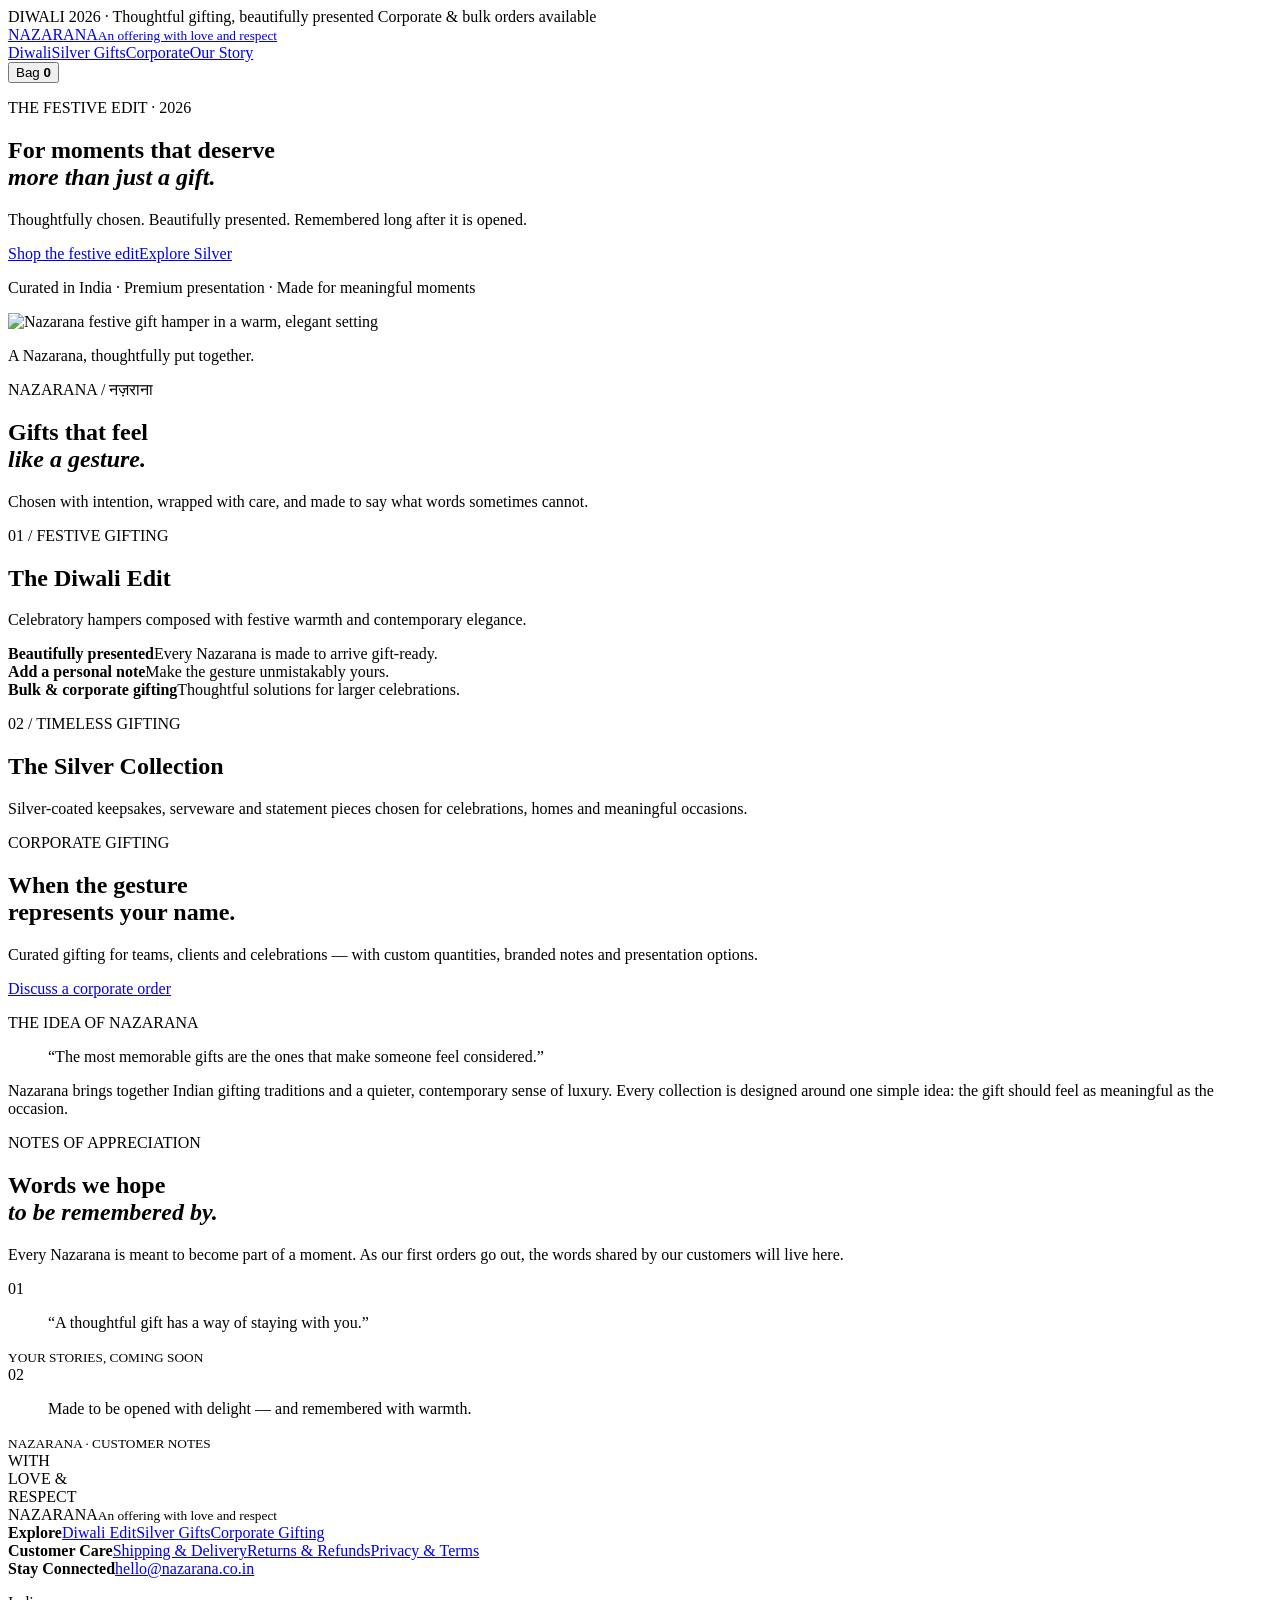
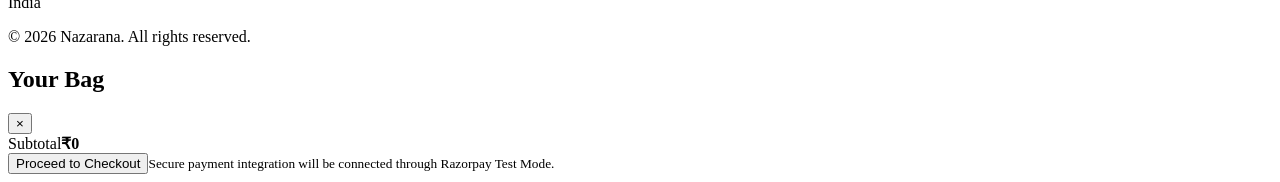
==== index.html @ a4458c34 "Add files via upload" ====
<!doctype html><html><head><meta charset='utf-8'><meta name='viewport' content='width=device-width,initial-scale=1'><title>Nazarana — An offering with love and respect</title><meta name='description' content='Nazarana — premium festive hampers, silver-coated gifts and thoughtful gifting.'><link rel='stylesheet' href='styles.css'></head><body>
<div class='announcement'>DIWALI 2026 · Thoughtful gifting, beautifully presented <span>Corporate & bulk orders available</span></div>
<header><a class='brand' href='#'>NAZARANA<small>An offering with love and respect</small></a><nav><a href='#diwali'>Diwali</a><a href='#silver'>Silver Gifts</a><a href='#corporate'>Corporate</a><a href='#story'>Our Story</a></nav><button class='bag' id='bagBtn'>Bag <b id='count'>0</b></button></header>
<main>
<section class='hero'><div class='hero-copy'><p class='eyebrow'>THE FESTIVE EDIT · 2026</p><h1>For moments that deserve<br><em>more than just a gift.</em></h1><p class='lead'>Thoughtfully chosen. Beautifully presented. Remembered long after it is opened.</p><div class='actions'><a class='primary' href='#diwali'>Shop the festive edit</a><a class='secondary' href='#silver'>Explore Silver</a></div><p class='micro'>Curated in India · Premium presentation · Made for meaningful moments</p></div><div class='hero-image'><div class='hero-frame'><img src='assets/nazarana-hero.png' alt='Nazarana festive gift hamper in a warm, elegant setting'></div><p class='image-caption'>A Nazarana, thoughtfully put together.</p></div></section>
<section class='intro'><p>NAZARANA / नज़राना</p><h2>Gifts that feel<br><em>like a gesture.</em></h2><span>Chosen with intention, wrapped with care, and made to say what words sometimes cannot.</span></section>
<section id='diwali' class='collection'><div class='section-head'><div><p class='eyebrow'>01 / FESTIVE GIFTING</p><h2>The Diwali Edit</h2></div><p>Celebratory hampers composed with festive warmth and contemporary elegance.</p></div><div class='grid' id='products'></div></section>
<section class='service-strip'><div><b>Beautifully presented</b><span>Every Nazarana is made to arrive gift-ready.</span></div><div><b>Add a personal note</b><span>Make the gesture unmistakably yours.</span></div><div><b>Bulk & corporate gifting</b><span>Thoughtful solutions for larger celebrations.</span></div></section>
<section class='silver-collection' id='silver'><div class='section-head'><div><p class='eyebrow'>02 / TIMELESS GIFTING</p><h2>The Silver Collection</h2></div><p>Silver-coated keepsakes, serveware and statement pieces chosen for celebrations, homes and meaningful occasions.</p></div><div class='silver-grid' id='silverProducts'></div></section>
<section class='corporate' id='corporate'><p class='eyebrow'>CORPORATE GIFTING</p><h2>When the gesture<br>represents your name.</h2><p>Curated gifting for teams, clients and celebrations — with custom quantities, branded notes and presentation options.</p><a class='primary' href='mailto:hello@nazarana.co.in?subject=Corporate%20Gifting%20Enquiry'>Discuss a corporate order</a></section>
<section class='story' id='story'><p class='eyebrow'>THE IDEA OF NAZARANA</p><blockquote>“The most memorable gifts are the ones that make someone feel considered.”</blockquote><p>Nazarana brings together Indian gifting traditions and a quieter, contemporary sense of luxury. Every collection is designed around one simple idea: the gift should feel as meaningful as the occasion.</p></section>
<section class='testimonials' id='testimonials'>
  <div class='testimonial-title'><p class='eyebrow'>NOTES OF APPRECIATION</p><h2>Words we hope<br><em>to be remembered by.</em></h2><p>Every Nazarana is meant to become part of a moment. As our first orders go out, the words shared by our customers will live here.</p></div>
  <div class='testimonial-notes'>
    <article class='note-card note-one'><span>01</span><blockquote>“A thoughtful gift has a way of staying with you.”</blockquote><small>YOUR STORIES, COMING SOON</small></article>
    <article class='note-card note-two'><span>02</span><blockquote>Made to be opened with delight — and remembered with warmth.</blockquote><small>NAZARANA · CUSTOMER NOTES</small></article>
    <div class='note-seal'>WITH<br>LOVE &<br>RESPECT</div>
  </div>
</section>

</main>
<footer><div class='brand footer-brand'>NAZARANA<small>An offering with love and respect</small></div><div><b>Explore</b><a href='#diwali'>Diwali Edit</a><a href='#silver'>Silver Gifts</a><a href='#corporate'>Corporate Gifting</a></div><div><b>Customer Care</b><a href='#'>Shipping & Delivery</a><a href='#'>Returns & Refunds</a><a href='#'>Privacy & Terms</a></div><div><b>Stay Connected</b><a href='mailto:hello@nazarana.co.in'>hello@nazarana.co.in</a><p>India</p></div><div class='copyright'>© 2026 Nazarana. All rights reserved.</div></footer>
<div class='drawer' id='drawer'><div class='drawer-head'><h2>Your Bag</h2><button id='close'>×</button></div><div id='cart'></div><div class='drawer-foot'><div><span>Subtotal</span><strong id='total'>₹0</strong></div><button class='primary checkout' id='checkout'>Proceed to Checkout</button><small>Secure payment integration will be connected through Razorpay Test Mode.</small></div></div><div class='overlay' id='overlay'></div>
<script src='app.js'></script></body></html>
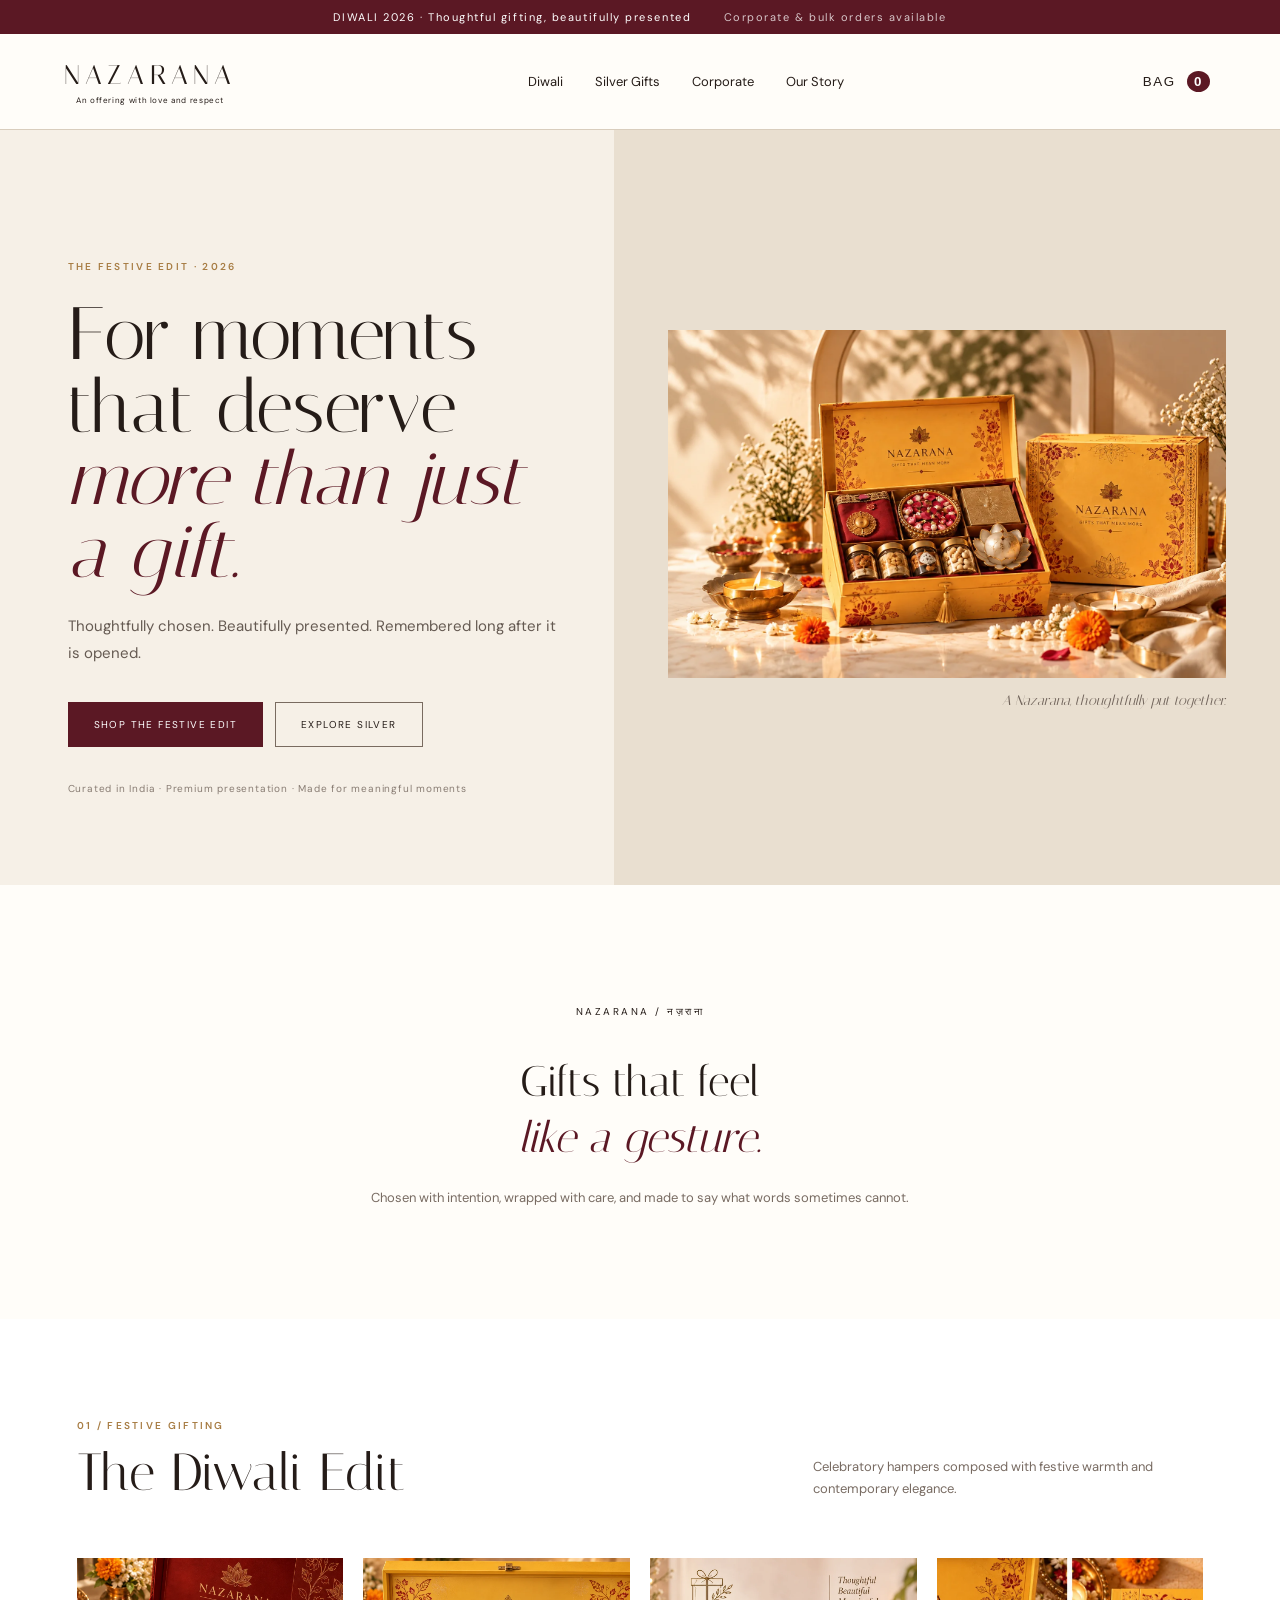
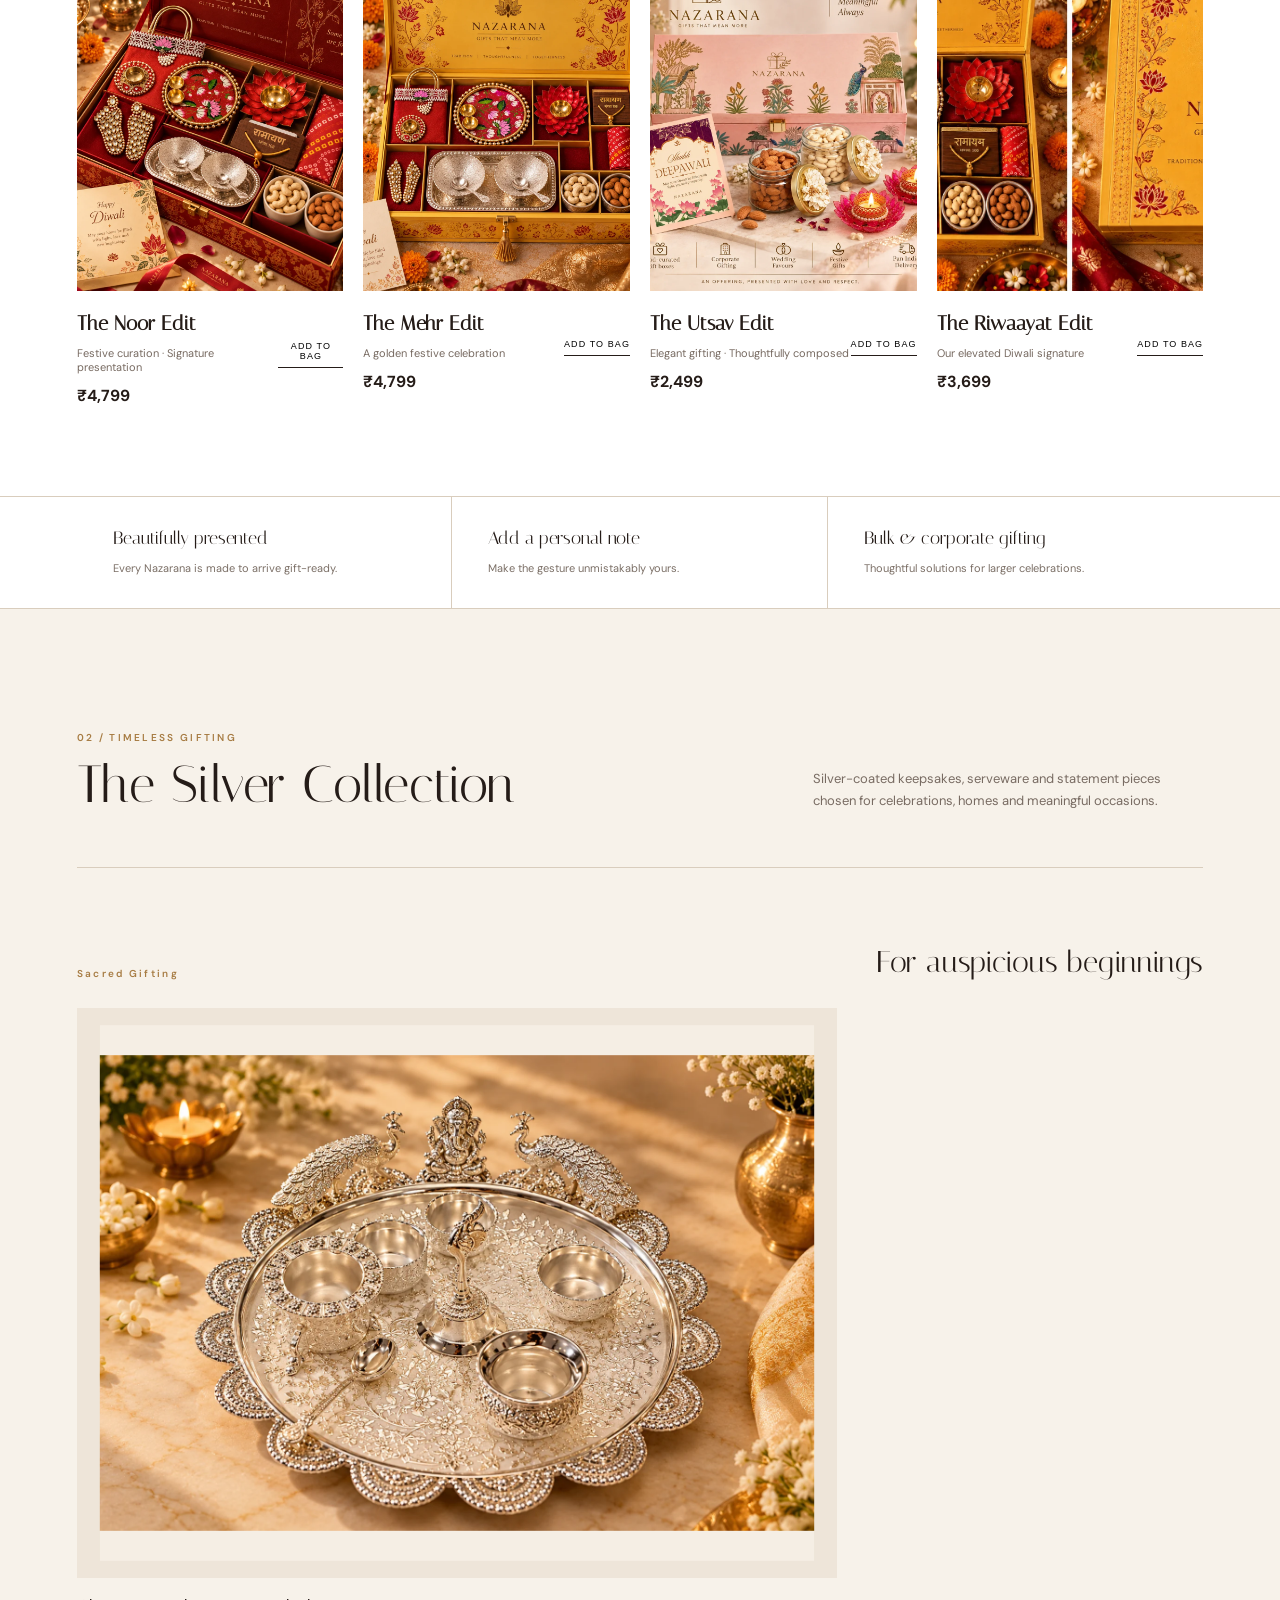
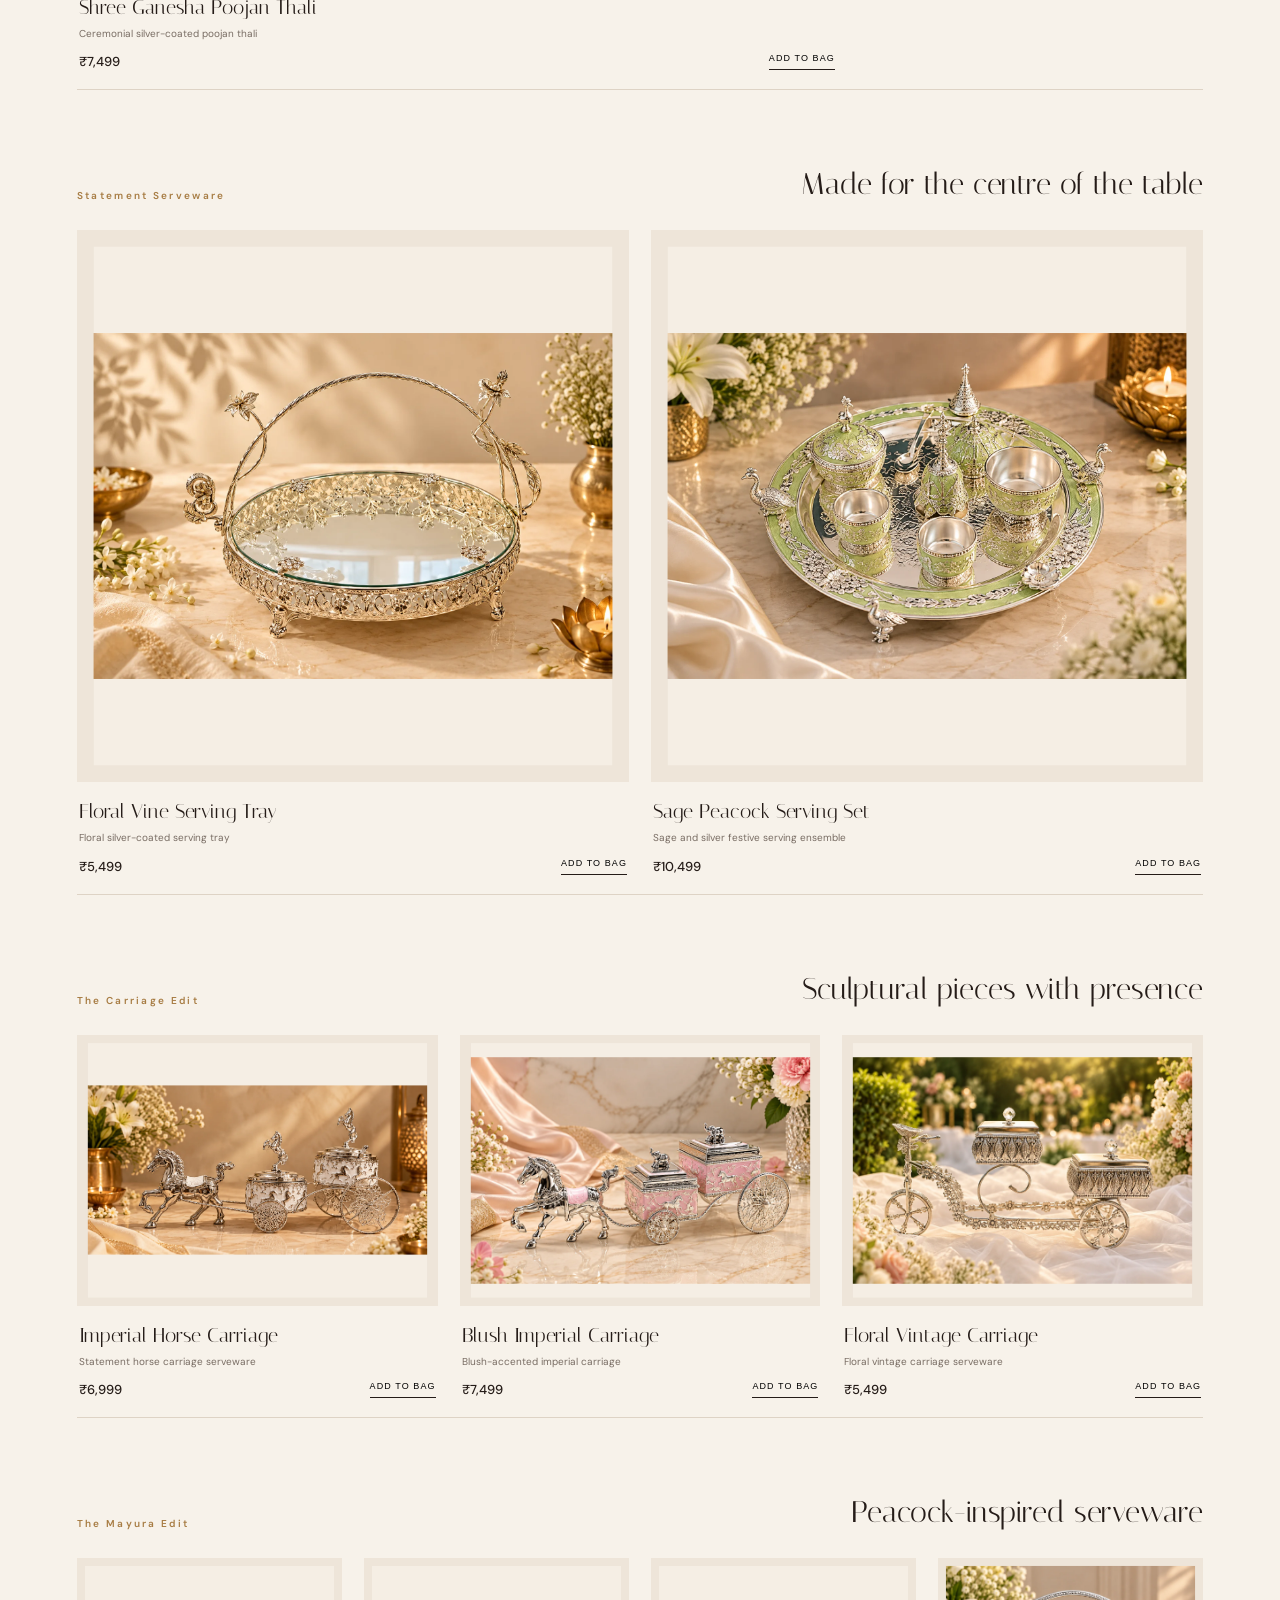
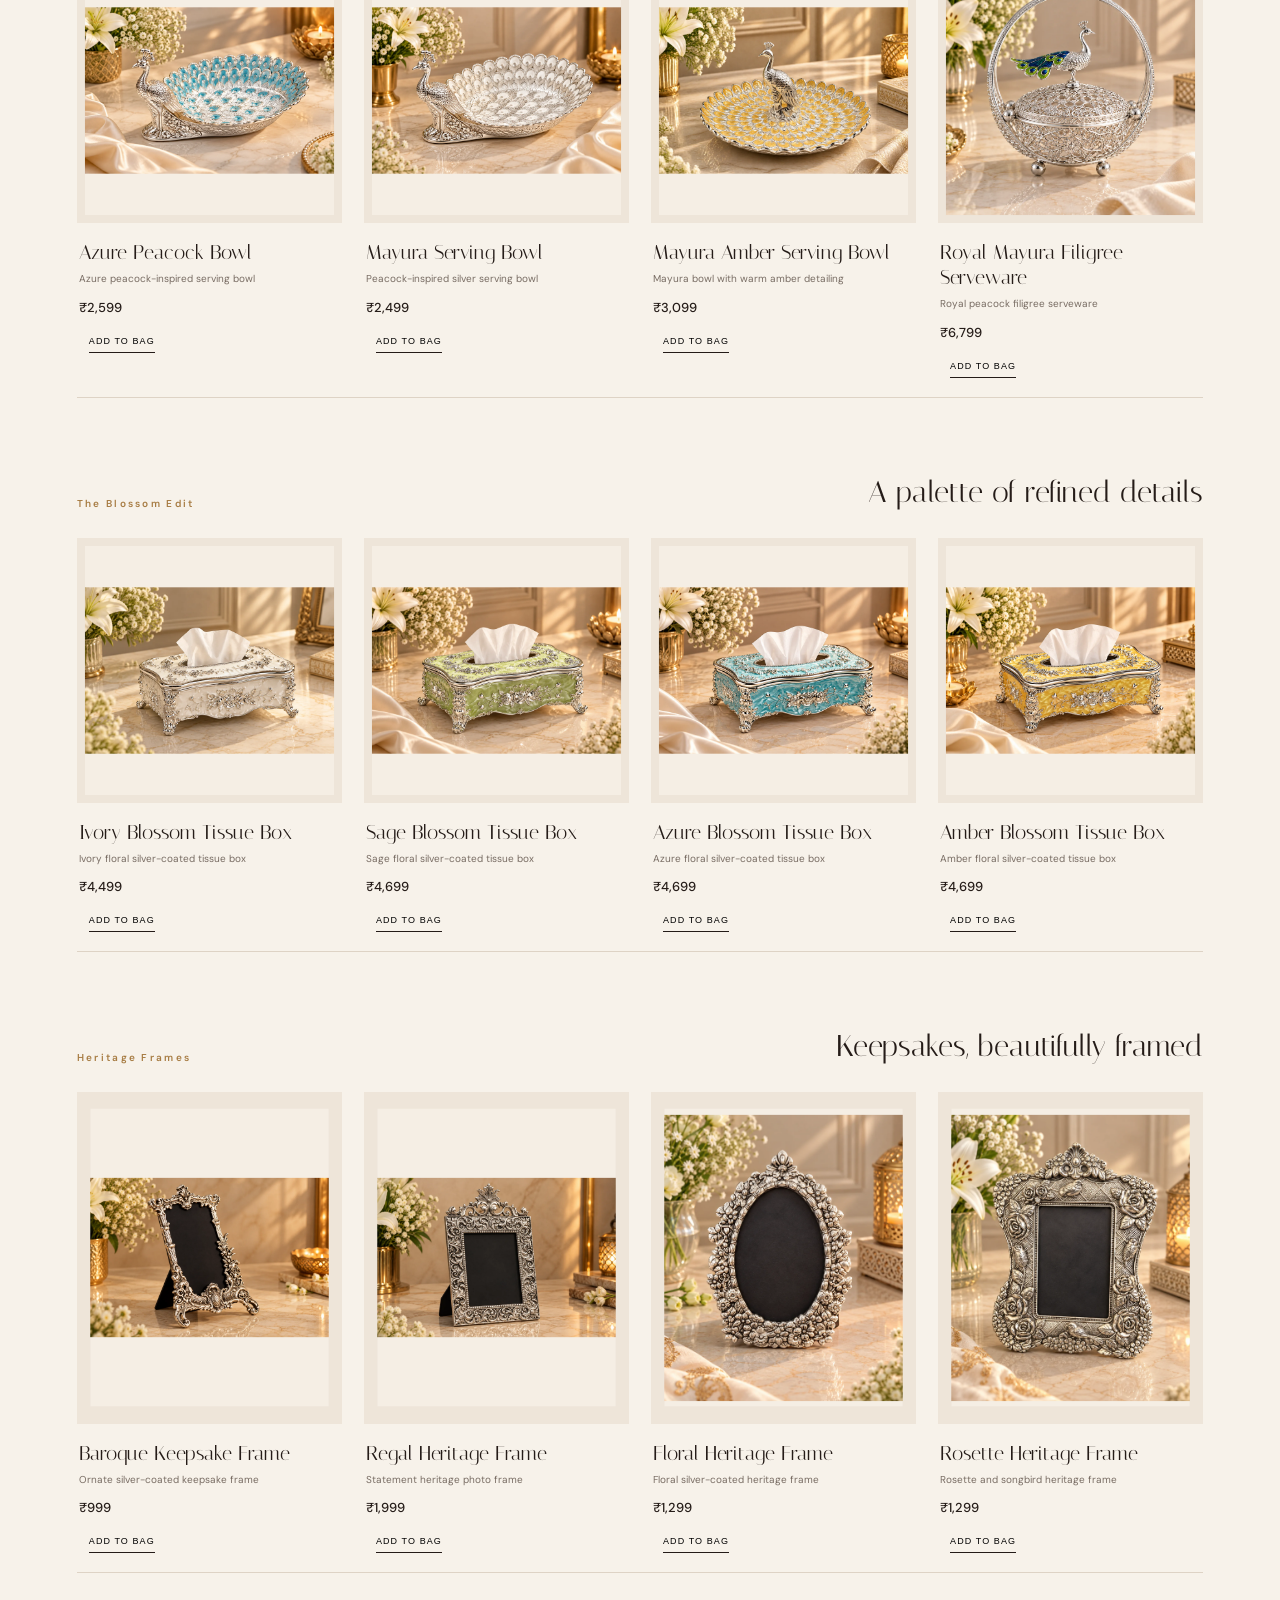
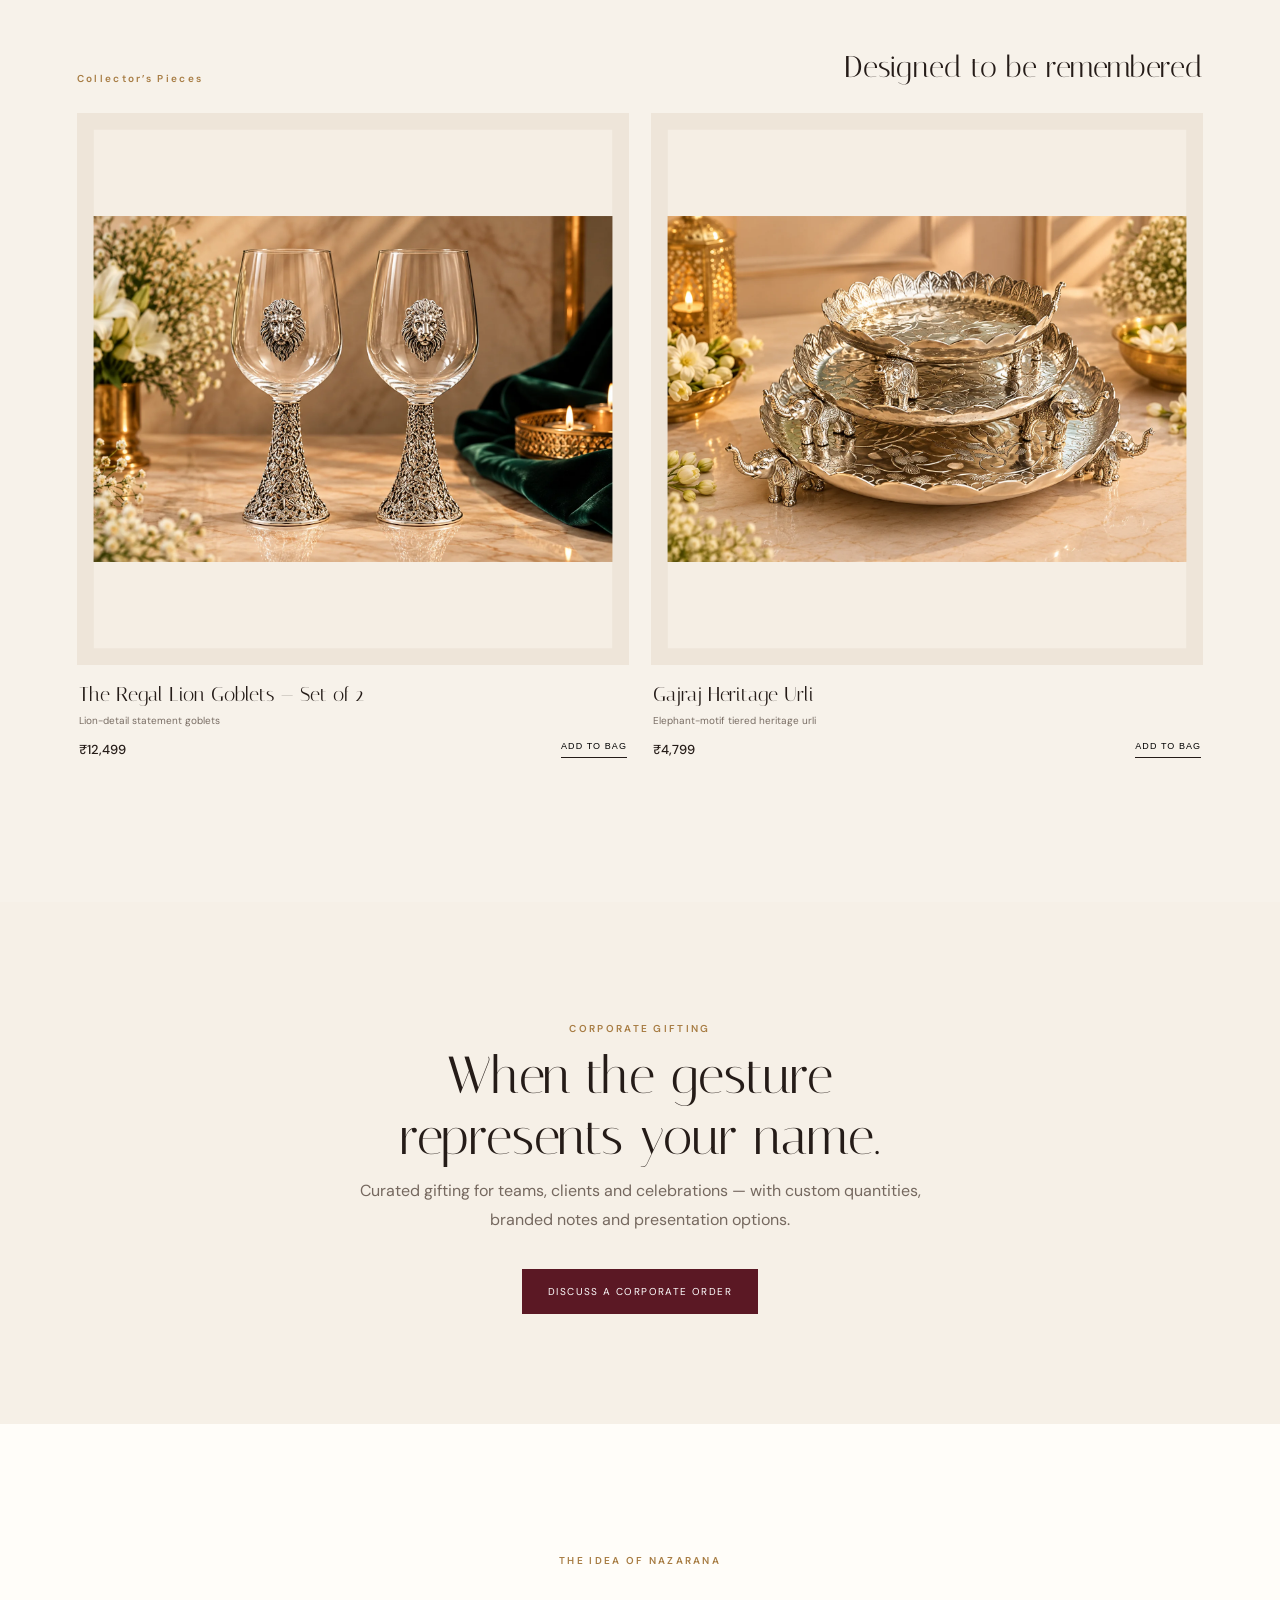
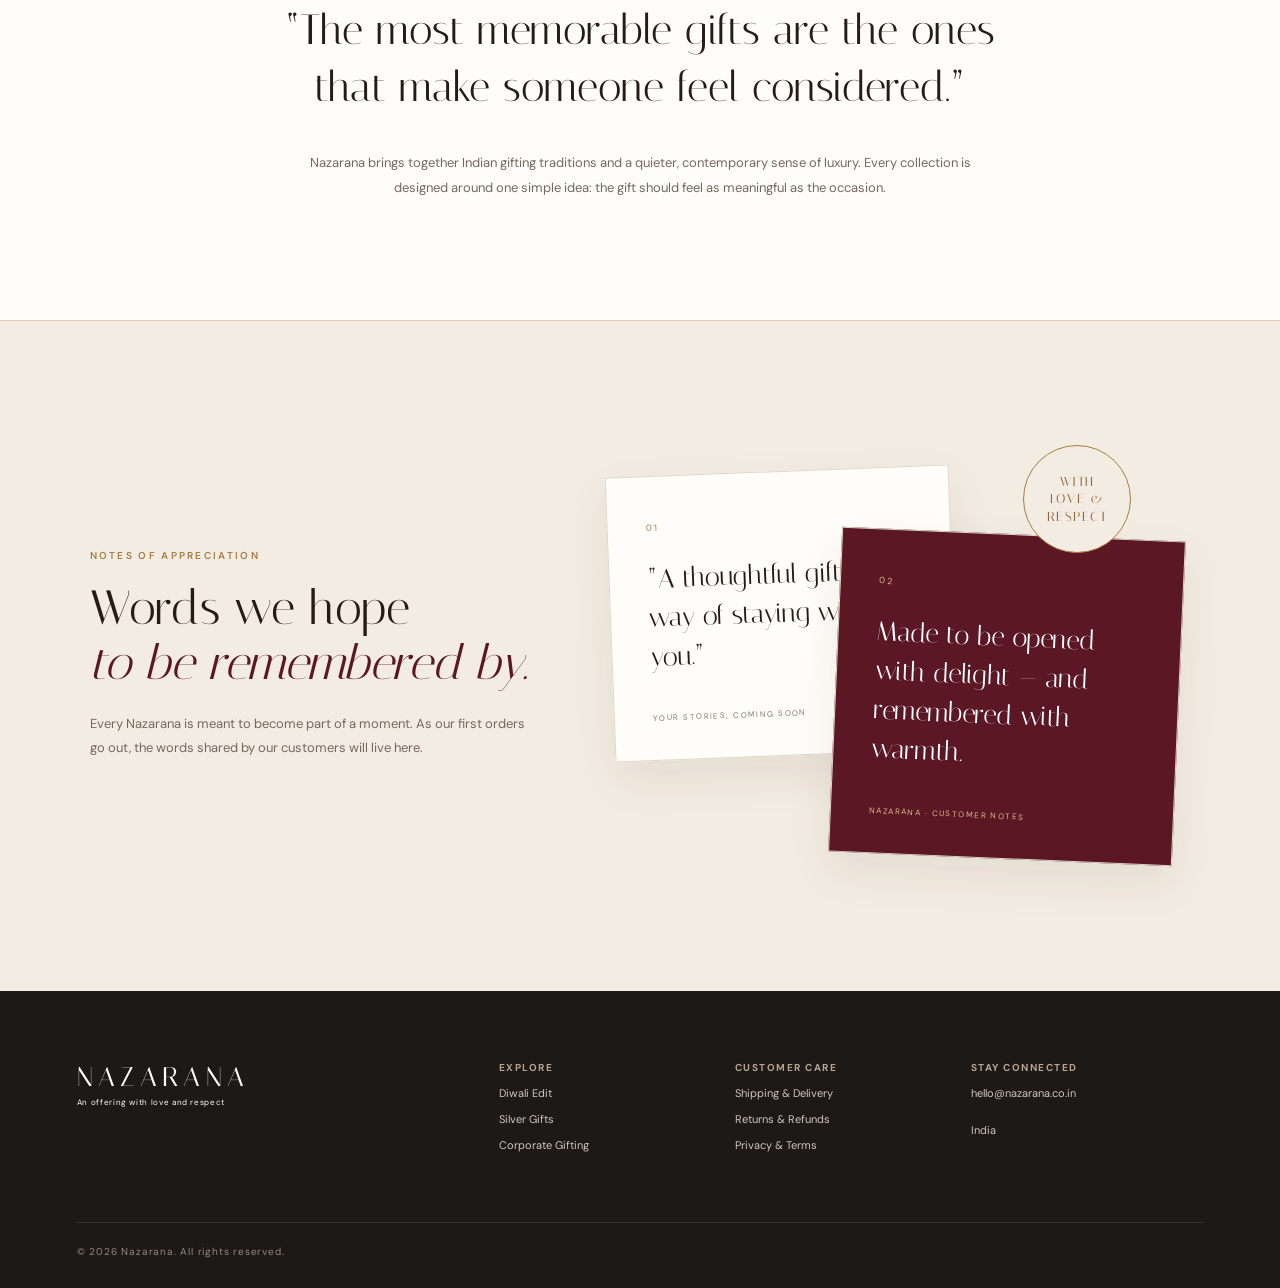
==== commit e510d73c: "Add files via upload" ====
--- a/index.html
+++ b/index.html
@@ -2,7 +2,7 @@
 <div class='announcement'>DIWALI 2026 · Thoughtful gifting, beautifully presented <span>Corporate & bulk orders available</span></div>
 <header><a class='brand' href='#'>NAZARANA<small>An offering with love and respect</small></a><nav><a href='#diwali'>Diwali</a><a href='#silver'>Silver Gifts</a><a href='#corporate'>Corporate</a><a href='#story'>Our Story</a></nav><button class='bag' id='bagBtn'>Bag <b id='count'>0</b></button></header>
 <main>
-<section class='hero'><div class='hero-copy'><p class='eyebrow'>THE FESTIVE EDIT · 2026</p><h1>For moments that deserve<br><em>more than just a gift.</em></h1><p class='lead'>Thoughtfully chosen. Beautifully presented. Remembered long after it is opened.</p><div class='actions'><a class='primary' href='#diwali'>Shop the festive edit</a><a class='secondary' href='#silver'>Explore Silver</a></div><p class='micro'>Curated in India · Premium presentation · Made for meaningful moments</p></div><div class='hero-image'><div class='hero-frame'><img src='assets/nazarana-hero.png' alt='Nazarana festive gift hamper in a warm, elegant setting'></div><p class='image-caption'>A Nazarana, thoughtfully put together.</p></div></section>
+<section class='hero'><div class='hero-copy'><p class='eyebrow'>THE FESTIVE EDIT · 2026</p><h1>For moments that deserve<br><em>more than just a gift.</em></h1><p class='lead'>Thoughtfully chosen. Beautifully presented. Remembered long after it is opened.</p><div class='actions'><a class='primary' href='#diwali'>Shop the festive edit</a><a class='secondary' href='#silver'>Explore Silver</a></div><p class='micro'>Curated in India · Premium presentation · Made for meaningful moments</p></div><div class='hero-image'><div class='hero-frame'><img src='assets/nazarana-hero.webp' alt='Nazarana festive gift hamper in a warm, elegant setting'></div><p class='image-caption'>A Nazarana, thoughtfully put together.</p></div></section>
 <section class='intro'><p>NAZARANA / नज़राना</p><h2>Gifts that feel<br><em>like a gesture.</em></h2><span>Chosen with intention, wrapped with care, and made to say what words sometimes cannot.</span></section>
 <section id='diwali' class='collection'><div class='section-head'><div><p class='eyebrow'>01 / FESTIVE GIFTING</p><h2>The Diwali Edit</h2></div><p>Celebratory hampers composed with festive warmth and contemporary elegance.</p></div><div class='grid' id='products'></div></section>
 <section class='service-strip'><div><b>Beautifully presented</b><span>Every Nazarana is made to arrive gift-ready.</span></div><div><b>Add a personal note</b><span>Make the gesture unmistakably yours.</span></div><div><b>Bulk & corporate gifting</b><span>Thoughtful solutions for larger celebrations.</span></div></section>
--- a/styles.css
+++ b/styles.css
@@ -0,0 +1,36 @@
+@import url('https://fonts.googleapis.com/css2?family=DM+Sans:wght@300;400;500;600&family=Italiana&display=swap');
+:root{--ink:#251c18;--cream:#f6f0e7;--paper:#fffdf9;--wine:#5b1824;--gold:#a77c43;--line:#d9cdbd}*{box-sizing:border-box}html{scroll-behavior:smooth}body{margin:0;background:var(--paper);color:var(--ink);font-family:'DM Sans',sans-serif}.announcement{background:var(--wine);color:#fff;text-align:center;padding:10px 4%;font-size:11px;letter-spacing:.14em}.announcement span{margin-left:28px;opacity:.75}header{height:96px;display:flex;align-items:center;justify-content:space-between;padding:0 5%;border-bottom:1px solid var(--line);position:sticky;top:0;background:rgba(255,253,249,.94);backdrop-filter:blur(14px);z-index:20}.brand{font-family:'Italiana',serif;font-size:27px;letter-spacing:.19em;text-decoration:none;color:var(--ink);text-align:center}.brand small{font-family:'DM Sans';font-size:8px;display:block;letter-spacing:.08em;margin-top:4px}nav{display:flex;gap:32px}nav a,footer a{color:inherit;text-decoration:none;font-size:13px}.bag{border:0;background:none;text-transform:uppercase;letter-spacing:.12em}.bag b{background:var(--wine);color:#fff;border-radius:50%;padding:3px 7px;margin-left:6px}.hero{min-height:720px;display:grid;grid-template-columns:48% 52%;background:var(--cream)}.hero-copy{padding:120px 8% 80px 11%;align-self:center}.eyebrow{font-size:10px;letter-spacing:.23em;font-weight:600;color:var(--gold)}h1,h2,blockquote{font-family:'Italiana',serif;font-weight:400}h1{font-size:74px;line-height:.98;margin:25px 0}em{color:var(--wine);font-style:italic}.lead{max-width:540px;line-height:1.8;font-size:15px;color:#655a52}.actions{display:flex;gap:12px;margin:35px 0}.primary,.secondary{display:inline-block;padding:15px 25px;text-transform:uppercase;letter-spacing:.14em;font-size:10px;text-decoration:none;cursor:pointer}.primary{background:var(--wine);color:#fff;border:1px solid var(--wine)}.secondary{background:transparent;color:var(--ink);border:1px solid #796b60}.micro{font-size:10px;letter-spacing:.08em;color:#887c73}.hero-image{position:relative;overflow:hidden;padding:42px;background:#e8dfd2;display:flex;align-items:center;justify-content:center}.hero-frame{width:100%;background:#f7f1e8;box-shadow:0 22px 60px #3c2b1f1f}.hero-image img{display:block;width:100%;height:auto;object-fit:contain}.stamp{position:absolute;right:30px;bottom:30px;width:112px;height:112px;border-radius:50%;background:rgba(255,253,249,.9);display:grid;place-items:center;text-align:center;font-size:9px;line-height:1.7;letter-spacing:.17em}.intro{text-align:center;padding:110px 10%}.intro>p{font-size:10px;letter-spacing:.25em}.intro h2{font-size:43px;line-height:1.3;margin-bottom:20px}.intro span{display:block;max-width:650px;margin:auto;color:#786b62;font-size:13px;line-height:1.8}.collection{padding:90px 6%;background:#fff}.section-head{display:flex;justify-content:space-between;align-items:end;margin-bottom:45px}.section-head h2,.feature h2,.corporate h2{font-size:52px;margin:10px 0}.section-head>p{max-width:390px;color:#786b62;font-size:13px;line-height:1.7}.grid{display:grid;grid-template-columns:repeat(4,1fr);gap:20px}.card img{width:100%;aspect-ratio:4/5;object-fit:cover;background:var(--cream)}.card h3{font-family:'Italiana';font-size:20px;margin:15px 0 4px}.card p{font-size:11px;color:#776a61}.card-row{display:flex;justify-content:space-between;align-items:center}.add{border:0;border-bottom:1px solid var(--ink);background:none;padding:6px 0;font-size:9px;letter-spacing:.12em;text-transform:uppercase}.feature{display:grid;grid-template-columns:1fr 1fr;min-height:630px;background:#25221f;color:#f7f0e6}.feature>div:first-child{padding:110px 12%;align-self:center}.feature p:not(.eyebrow){line-height:1.8;color:#c9beb4;max-width:500px}.feature .secondary{color:#fff;border-color:#81766e;margin-top:20px}.silver-art{margin:45px;background:radial-gradient(circle at 40% 35%,#d8d4ca 0,#89857e 28%,#45423e 50%,#171614 72%);display:grid;place-items:center}.silver-art span{border:1px solid rgba(255,255,255,.55);border-radius:50%;width:190px;height:190px;display:grid;place-items:center;text-align:center;letter-spacing:.3em;font-family:'Italiana';font-size:19px}.categories{display:grid;grid-template-columns:repeat(3,1fr);padding:70px 6%;gap:0}.categories article{padding:40px;border-right:1px solid var(--line)}.categories article:last-child{border:0}.categories span{font-size:10px;color:var(--gold)}.categories h3{font-family:'Italiana';font-size:27px}.categories p{font-size:12px;color:#776a61}.corporate{text-align:center;background:var(--cream);padding:110px 10%}.corporate p:not(.eyebrow){max-width:580px;margin:0 auto 35px;line-height:1.8;color:#75685f}.story{padding:120px 20%;text-align:center}.story blockquote{font-size:42px;line-height:1.35;margin:35px 0}.story>p:last-child{max-width:680px;margin:auto;color:#75685f;line-height:1.9;font-size:13px}footer{background:#1d1917;color:#eee5dc;padding:70px 6% 30px;display:grid;grid-template-columns:2fr 1fr 1fr 1.25fr;gap:50px;position:relative}.footer-brand{color:#fff;text-align:left;align-self:start}footer div:not(:first-child){display:flex;flex-direction:column;gap:12px}footer b{font-size:10px;letter-spacing:.15em;text-transform:uppercase;color:#b9a58f}footer a,footer p{font-size:11px;color:#d1c7be}.drawer{position:fixed;right:-460px;top:0;width:440px;height:100vh;background:#fff;z-index:40;padding:28px;transition:.35s;display:flex;flex-direction:column}.drawer.open{right:0}.overlay{position:fixed;inset:0;background:#0008;z-index:30;display:none}.overlay.open{display:block}.drawer-head{display:flex;justify-content:space-between;border-bottom:1px solid var(--line)}.drawer-head h2{font-size:30px}.drawer-head button{border:0;background:none;font-size:30px}.cart-item{display:flex;gap:14px;padding:18px 0;border-bottom:1px solid var(--line)}.cart-item img{width:70px;height:80px;object-fit:cover}.cart-item h4{margin:4px 0;font-family:'Italiana';font-size:16px}.cart-item p{margin:0;font-size:11px}.drawer-foot{margin-top:auto;border-top:1px solid var(--line);padding-top:20px}.drawer-foot>div{display:flex;justify-content:space-between;margin-bottom:18px}.checkout{width:100%}.drawer-foot small{display:block;text-align:center;margin-top:12px;color:#8b8179}
+@media(max-width:850px){.announcement span,nav{display:none}header{height:76px}.hero{grid-template-columns:1fr}.hero-copy{padding:75px 7%}.hero-image{height:520px}h1{font-size:52px}.intro{padding:75px 7%}.intro h2{font-size:31px}.section-head{display:block}.grid{grid-template-columns:1fr 1fr}.feature{grid-template-columns:1fr}.silver-art{height:450px}.categories{grid-template-columns:1fr}.categories article{border-right:0;border-bottom:1px solid var(--line)}.story{padding:80px 8%}.story blockquote{font-size:31px}footer{grid-template-columns:1fr 1fr}.drawer{width:92%;right:-100%}}@media(max-width:520px){.grid{grid-template-columns:1fr}.hero-image{height:430px}.actions{flex-direction:column;align-items:flex-start}footer{grid-template-columns:1fr}}
+.contact-note{line-height:1.6;margin:0}.email-pill{border:1px solid #7d6d60;padding:11px 14px;width:max-content;margin-top:4px;transition:.2s}.email-pill:hover{background:#eee5dc;color:#1d1917}.email-address{opacity:.55;margin:0}.copyright{grid-column:1/-1;border-top:1px solid #3a322e;padding-top:22px;margin-top:20px;font-size:10px;letter-spacing:.08em;color:#958980}
+@media(max-width:850px){.hero-image{padding:24px}.hero-frame{width:100%}}
+/* V2 refinements */
+.hero-image{flex-direction:column;gap:14px;padding:58px 54px 34px;background:#e9dfd0}
+.hero-frame{position:relative;width:min(100%,720px);aspect-ratio:1/1;overflow:hidden;background:#e8dece;box-shadow:none}
+.hero-image img{width:100%;height:100%;object-fit:cover;object-position:center 28%;transform:scale(1.01)}
+.image-caption{align-self:flex-end;margin:0;font-family:'Italiana',serif;font-size:14px;color:#6f6259;font-style:italic}
+.service-strip{display:grid;grid-template-columns:repeat(3,1fr);border-top:1px solid var(--line);border-bottom:1px solid var(--line);background:#fff;padding:0 6%}.service-strip>div{padding:30px 36px;border-right:1px solid var(--line)}.service-strip>div:last-child{border-right:0}.service-strip b{display:block;font-family:'Italiana';font-size:18px;font-weight:400;margin-bottom:7px}.service-strip span{font-size:11px;color:#7b6f66;line-height:1.6}
+.contact{text-align:center;padding:105px 8%;background:#f8f4ed;border-top:1px solid var(--line)}.contact h2{font-size:48px;margin:14px 0}.contact>p:not(.eyebrow){max-width:610px;margin:0 auto;color:#75685f;line-height:1.8;font-size:13px}.contact-actions{margin-top:30px;display:flex;align-items:center;justify-content:center;gap:22px}.contact-actions span{font-size:11px;color:#75685f;letter-spacing:.04em}
+@media(max-width:850px){.hero-image{height:auto;padding:28px}.hero-frame{aspect-ratio:1/1}.service-strip{grid-template-columns:1fr;padding:0 7%}.service-strip>div{border-right:0;border-bottom:1px solid var(--line);padding:24px 0}.service-strip>div:last-child{border-bottom:0}.contact h2{font-size:34px}.contact-actions{flex-direction:column;gap:14px}}
+
+/* V2.2 — customer notes */
+.testimonials{display:grid;grid-template-columns:.85fr 1.15fr;gap:70px;padding:115px 7%;background:#f3ece2;border-top:1px solid var(--line);overflow:hidden}.testimonial-title{align-self:center}.testimonial-title h2{font-size:48px;line-height:1.15;margin:18px 0 22px}.testimonial-title>p:last-child{max-width:460px;font-size:13px;line-height:1.85;color:#75685f}.testimonial-notes{position:relative;min-height:440px}.note-card{position:absolute;width:58%;background:#fffdf9;padding:38px 38px 34px;box-shadow:0 18px 45px rgba(52,39,29,.08);border:1px solid #e1d6c8}.note-card span{font-size:9px;letter-spacing:.2em;color:var(--gold)}.note-card blockquote{font-size:27px;line-height:1.45;margin:24px 0 28px}.note-card small{font-size:8px;letter-spacing:.18em;color:#88796e}.note-one{left:2%;top:8%;transform:rotate(-2.2deg)}.note-two{right:2%;bottom:4%;transform:rotate(2.5deg);background:#5b1824;color:#fff}.note-two small,.note-two span{color:#d9b98c}.note-seal{position:absolute;right:10%;top:2%;width:108px;height:108px;border:1px solid #a77c43;border-radius:50%;display:grid;place-items:center;text-align:center;font-family:'Italiana';font-size:13px;line-height:1.35;letter-spacing:.12em;color:#8d6538;background:#f3ece2;z-index:3}
+@media(max-width:850px){.testimonials{grid-template-columns:1fr;padding:80px 7%;gap:35px}.testimonial-title h2{font-size:36px}.testimonial-notes{min-height:500px}.note-card{width:75%}.note-one{left:0}.note-two{right:0}.note-seal{right:2%}}
+@media(max-width:520px){.testimonial-notes{min-height:560px}.note-card{width:88%;padding:30px}.note-card blockquote{font-size:23px}.note-seal{width:88px;height:88px;font-size:11px}}
+
+/* V2.3 hero image */
+.hero-frame{aspect-ratio:16/10;width:min(100%,820px)}
+.hero-image img{object-fit:cover;object-position:center center;transform:none}
+@media(max-width:850px){.hero-frame{aspect-ratio:16/11}}
+
+.silver-collection{padding:100px 6%;background:#f4eee5}.silver-grid{display:grid;grid-template-columns:repeat(4,1fr);gap:34px 20px}.silver-card img{background:#eee6da}.silver-card .card-row{align-items:flex-end}.silver-card h3{min-height:48px}.silver-card strong{font-size:13px}.silver-card .add{white-space:nowrap;margin-left:10px}@media(max-width:1050px){.silver-grid{grid-template-columns:repeat(3,1fr)}}@media(max-width:850px){.silver-collection{padding:75px 7%}.silver-grid{grid-template-columns:1fr 1fr}}@media(max-width:520px){.silver-grid{grid-template-columns:1fr}.silver-card h3{min-height:auto}}
+
+/* V3.1: Silver catalogue imagery must show each product completely. */
+.silver-card img{object-fit:contain !important;object-position:center center !important;transform:none !important;padding:0;background:#f5eee4}
+
+/* V4 — editorial Silver Collection */
+.silver-collection{padding:112px 6% 125px;background:#f7f2ea}.silver-collection>.section-head{padding-bottom:42px;border-bottom:1px solid #d9cdbd;margin-bottom:0}.silver-grid{display:block}.silver-group{padding:76px 0 18px;border-bottom:1px solid #ded3c5}.silver-group:last-child{border-bottom:0}.silver-group-head{display:flex;align-items:flex-end;justify-content:space-between;margin-bottom:28px}.silver-group-head .eyebrow{margin:0}.silver-group-head h3{font-family:'Italiana',serif;font-size:30px;font-weight:400;margin:0;text-align:right}.silver-row{display:grid;gap:22px}.silver-group.single .silver-row{grid-template-columns:minmax(0,1.05fr);max-width:760px}.silver-group.pair .silver-row{grid-template-columns:repeat(2,minmax(0,1fr))}.silver-group.wide .silver-row{grid-template-columns:repeat(3,minmax(0,1fr))}.silver-group.four .silver-row{grid-template-columns:repeat(4,minmax(0,1fr))}.silver-card{min-width:0}.silver-media{background:#eee5d9;overflow:hidden;aspect-ratio:1/1;display:flex;align-items:center;justify-content:center}.silver-group.wide .silver-media{aspect-ratio:4/3}.silver-group.portrait .silver-media{aspect-ratio:4/5}.silver-group.single .silver-media{aspect-ratio:4/3}.silver-media img{width:100%;height:100%;display:block;object-fit:contain!important;object-position:center!important;transform:scale(.94)!important;transition:transform .55s ease;background:#f5eee4;padding:0!important}.silver-card:hover .silver-media img{transform:scale(.985)!important}.silver-info{display:flex;justify-content:space-between;gap:18px;align-items:flex-end;padding:17px 2px 0}.silver-info h3{font-family:'Italiana',serif;font-size:20px;line-height:1.25;font-weight:400;margin:0 0 6px;min-height:0}.silver-info p{font-size:10px;line-height:1.55;color:#786c63;margin:0 0 9px}.silver-info strong{font-size:13px;font-weight:500}.silver-info .add{flex:0 0 auto;margin-bottom:1px}.silver-group.four .silver-info{display:block}.silver-group.four .silver-info .add{margin-top:13px}.silver-group.portrait .silver-media img{transform:scale(.90)!important}.silver-group.portrait .silver-card:hover .silver-media img{transform:scale(.94)!important}
+@media(max-width:1050px){.silver-group.four .silver-row,.silver-group.wide .silver-row{grid-template-columns:repeat(2,minmax(0,1fr))}.silver-group.portrait .silver-row{grid-template-columns:repeat(4,minmax(0,1fr))}.silver-group.portrait .silver-info h3{font-size:17px}}
+@media(max-width:850px){.silver-collection{padding:78px 7%}.silver-group{padding-top:58px}.silver-group-head{display:block}.silver-group-head h3{text-align:left;margin-top:8px;font-size:26px}.silver-group.pair .silver-row,.silver-group.wide .silver-row,.silver-group.four .silver-row,.silver-group.portrait .silver-row{grid-template-columns:repeat(2,minmax(0,1fr))}.silver-media,.silver-group.wide .silver-media,.silver-group.single .silver-media{aspect-ratio:1/1}}
+@media(max-width:520px){.silver-group.pair .silver-row,.silver-group.wide .silver-row,.silver-group.four .silver-row,.silver-group.portrait .silver-row{grid-template-columns:1fr}.silver-group.portrait .silver-media{aspect-ratio:4/5}.silver-info{display:flex!important}.silver-group.single .silver-row{max-width:none}}
+
+.product-link{display:block;color:inherit;text-decoration:none}.product-page,.cart-page,.success-page{padding:70px 6vw 100px}.back-link{color:#6f1d2b;text-decoration:none;font-size:12px;letter-spacing:.12em;text-transform:uppercase}.product-detail{display:grid;grid-template-columns:minmax(0,1.25fr) minmax(320px,.75fr);gap:7vw;align-items:start;margin-top:35px}.product-main{background:#f2eadf;overflow:hidden;padding:18px}.product-main img{width:100%;height:min(68vh,720px);object-fit:contain;display:block;transition:transform .7s ease}.product-main:hover img{transform:scale(1.12)}.zoom-note{text-align:center;font-size:10px;letter-spacing:.12em;text-transform:uppercase;color:#887c70}.product-copy{position:sticky;top:130px;padding:30px 0}.product-copy h1,.cart-page h1,.success-page h1{font-family:Georgia,serif;font-weight:400;font-size:clamp(34px,4vw,58px);line-height:1.05}.product-price{font-size:20px;margin:22px 0}.product-desc{font-family:Georgia,serif;font-size:19px;line-height:1.6;color:#51483f}.product-meta{border-top:1px solid #d9cdbf;border-bottom:1px solid #d9cdbf;margin:28px 0;padding:12px 0;font-size:13px;line-height:1.6}.product-add{width:100%;border:0;cursor:pointer}.cart-link{display:block;text-align:center;margin-top:12px}.cart-layout{display:grid;grid-template-columns:1.2fr .8fr;gap:7vw;margin-top:35px}.cart-row{display:grid;grid-template-columns:180px 1fr;gap:25px;padding:22px 0;border-bottom:1px solid #ddd0c0}.cart-row img{width:180px;height:140px;object-fit:contain;background:#f1e9de}.cart-row h3{font-family:Georgia,serif;font-weight:400;font-size:22px}.cart-row button{background:none;border:0;border-bottom:1px solid #333;padding:0;cursor:pointer}.checkout-panel{background:#f3ece2;padding:32px;align-self:start}.checkout-panel h2{font-family:Georgia,serif;font-weight:400;font-size:30px}.summary-line{display:flex;justify-content:space-between;gap:20px;padding:10px 0;font-size:13px}.total-line{font-size:18px}.checkout-panel input,.checkout-panel textarea{width:100%;box-sizing:border-box;border:1px solid #cfc1b1;background:#fffaf5;padding:13px 14px;margin:6px 0;font:inherit}.checkout-panel textarea{min-height:80px;resize:vertical}.field-row{display:grid;grid-template-columns:1fr 1fr;gap:8px}.checkout-full{width:100%;border:0;margin-top:10px;cursor:pointer}.secure-note,#payStatus{font-size:11px;color:#74695e;line-height:1.5}.success-page{max-width:760px;margin:auto;text-align:center;padding-top:14vh}.success-page p{line-height:1.7}.order-ref{margin:30px 0}.empty-cart{padding:70px 0}.bag{text-decoration:none;color:inherit}@media(max-width:800px){.product-detail,.cart-layout{grid-template-columns:1fr}.product-copy{position:static}.product-main img{height:auto}.cart-row{grid-template-columns:110px 1fr}.cart-row img{width:110px;height:100px}.field-row{grid-template-columns:1fr}}
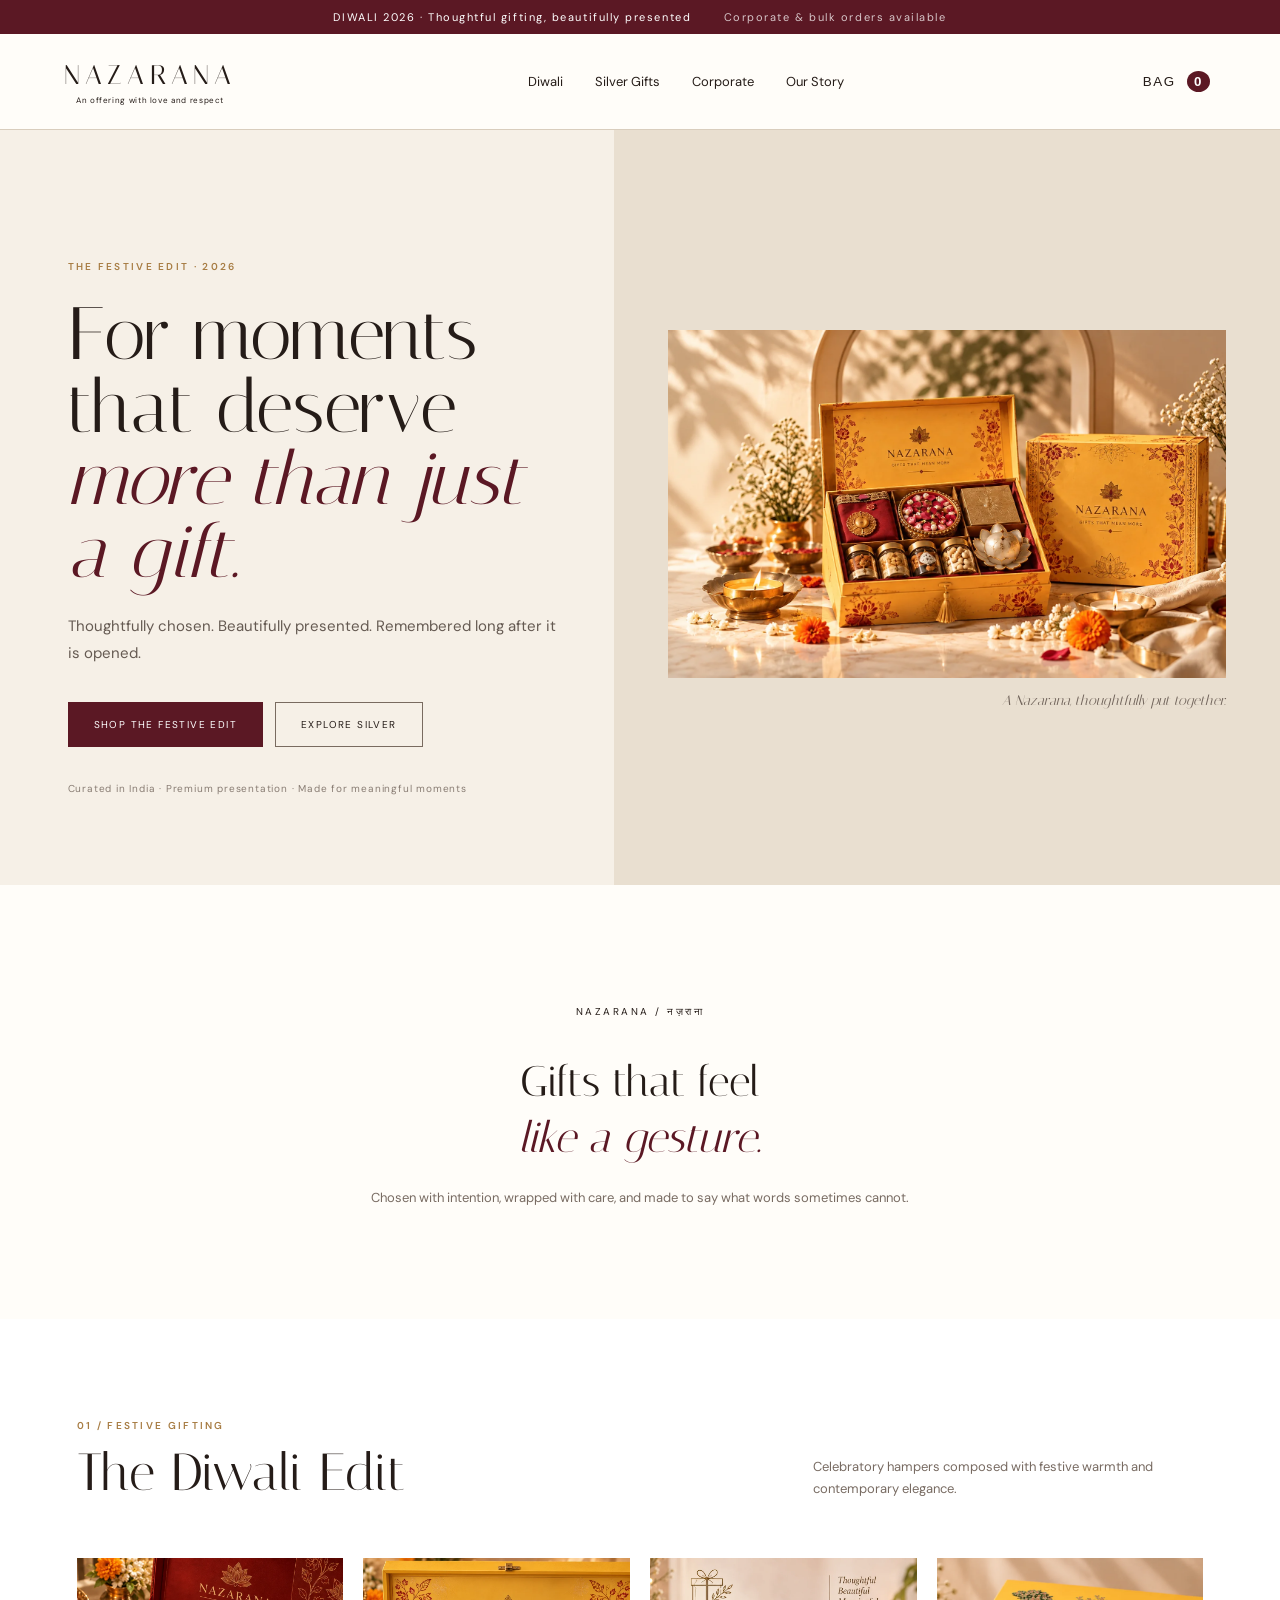
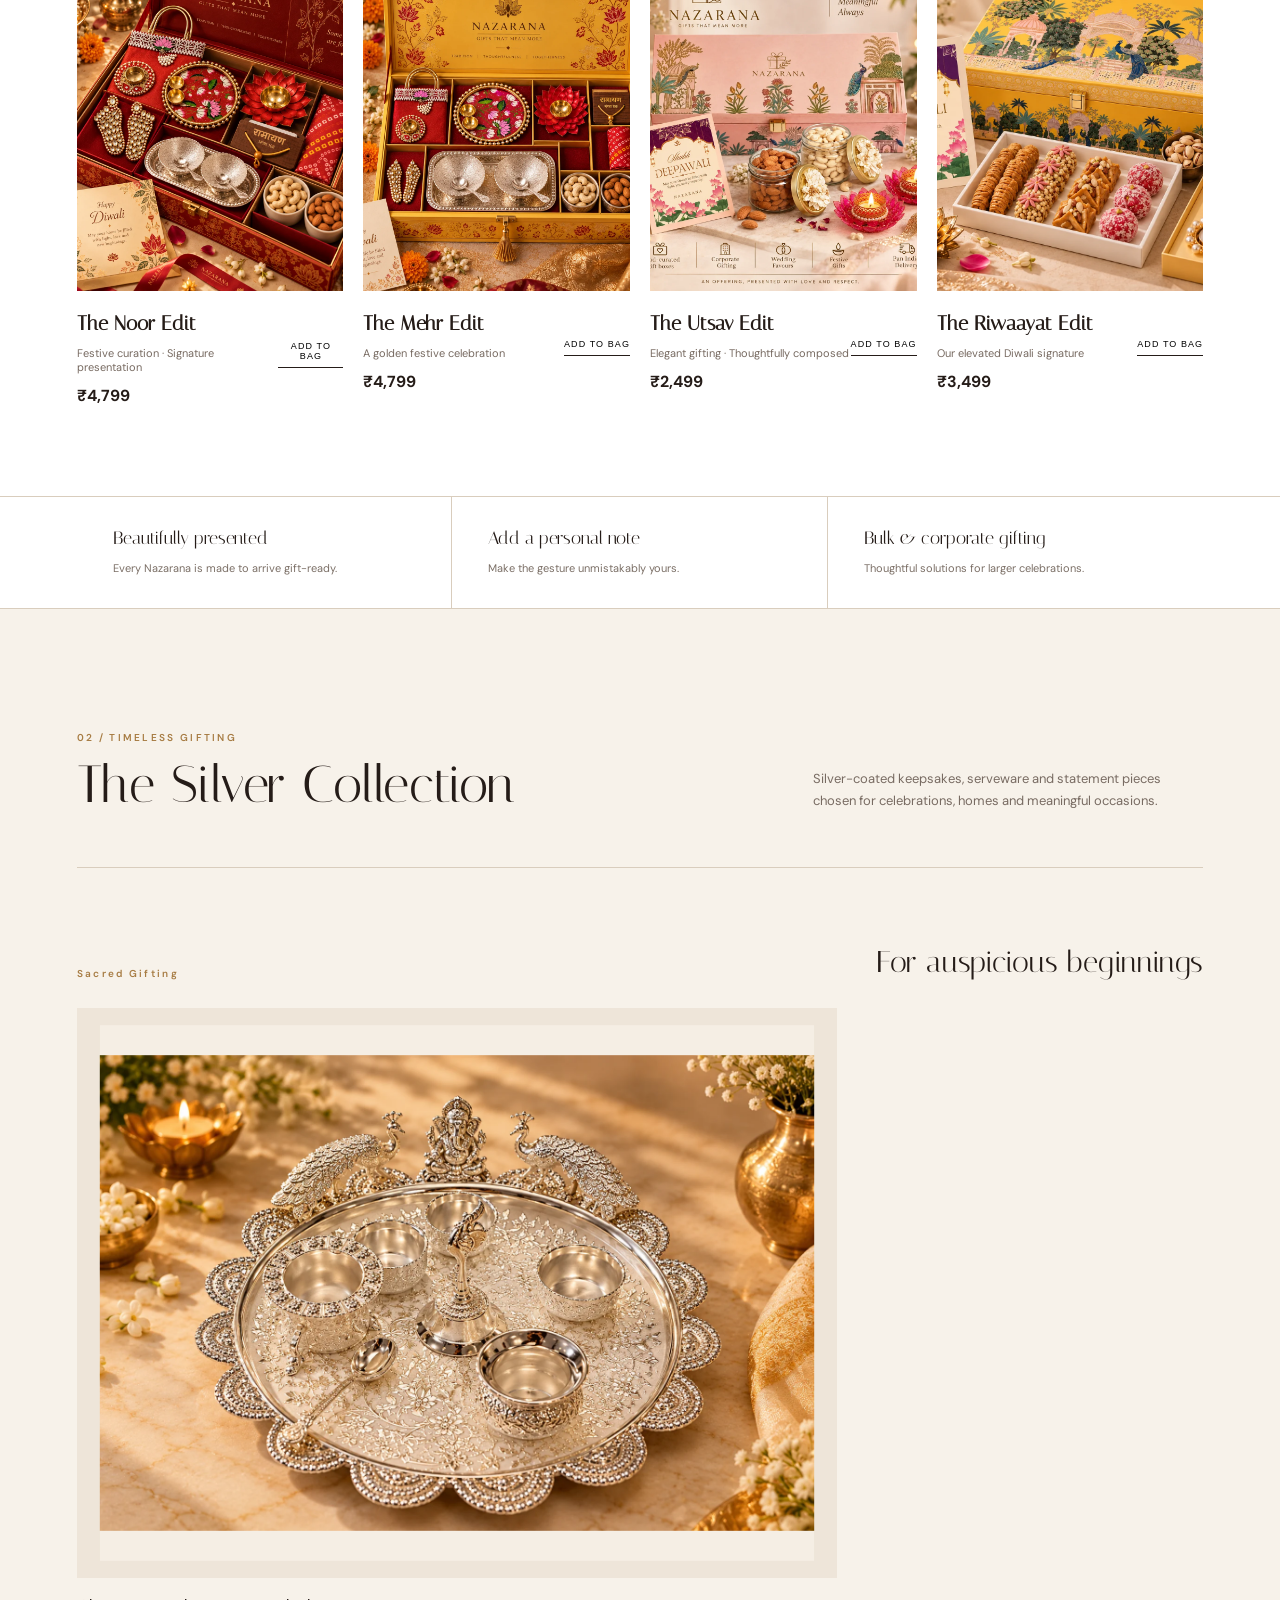
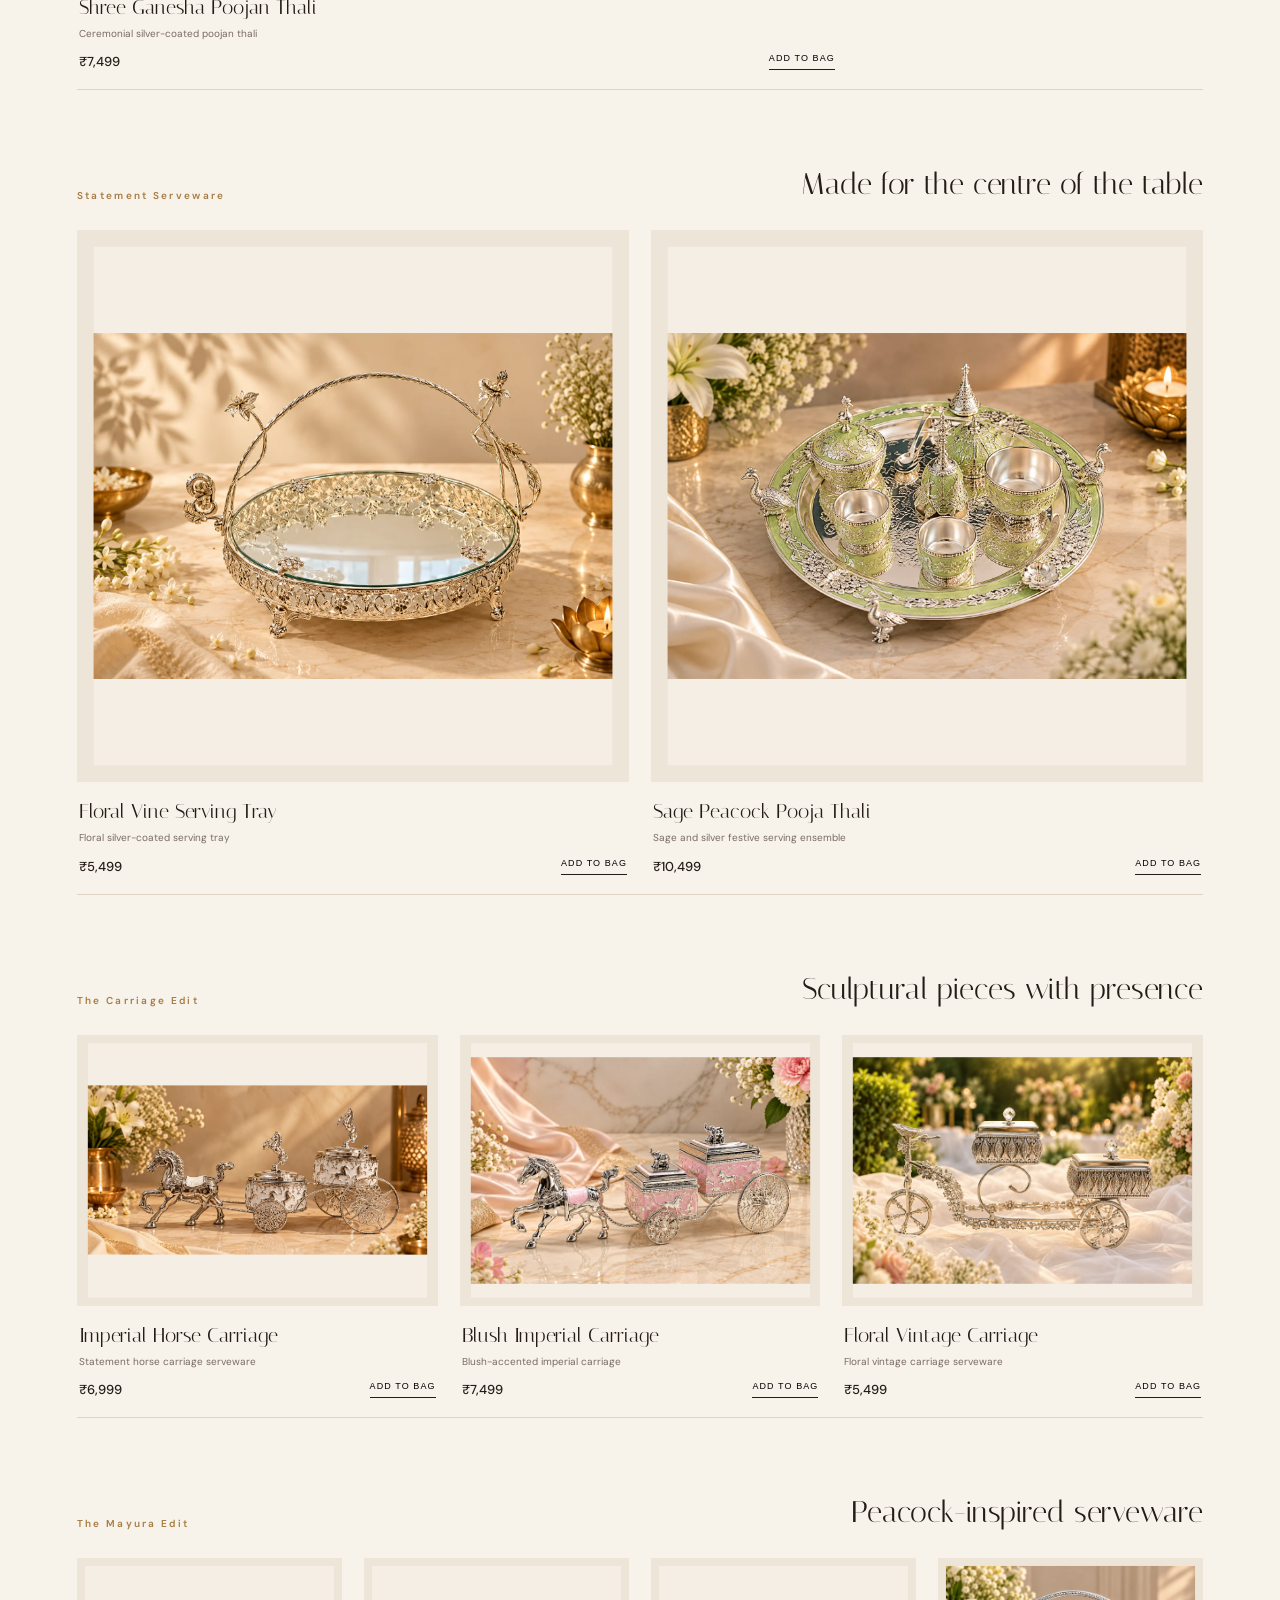
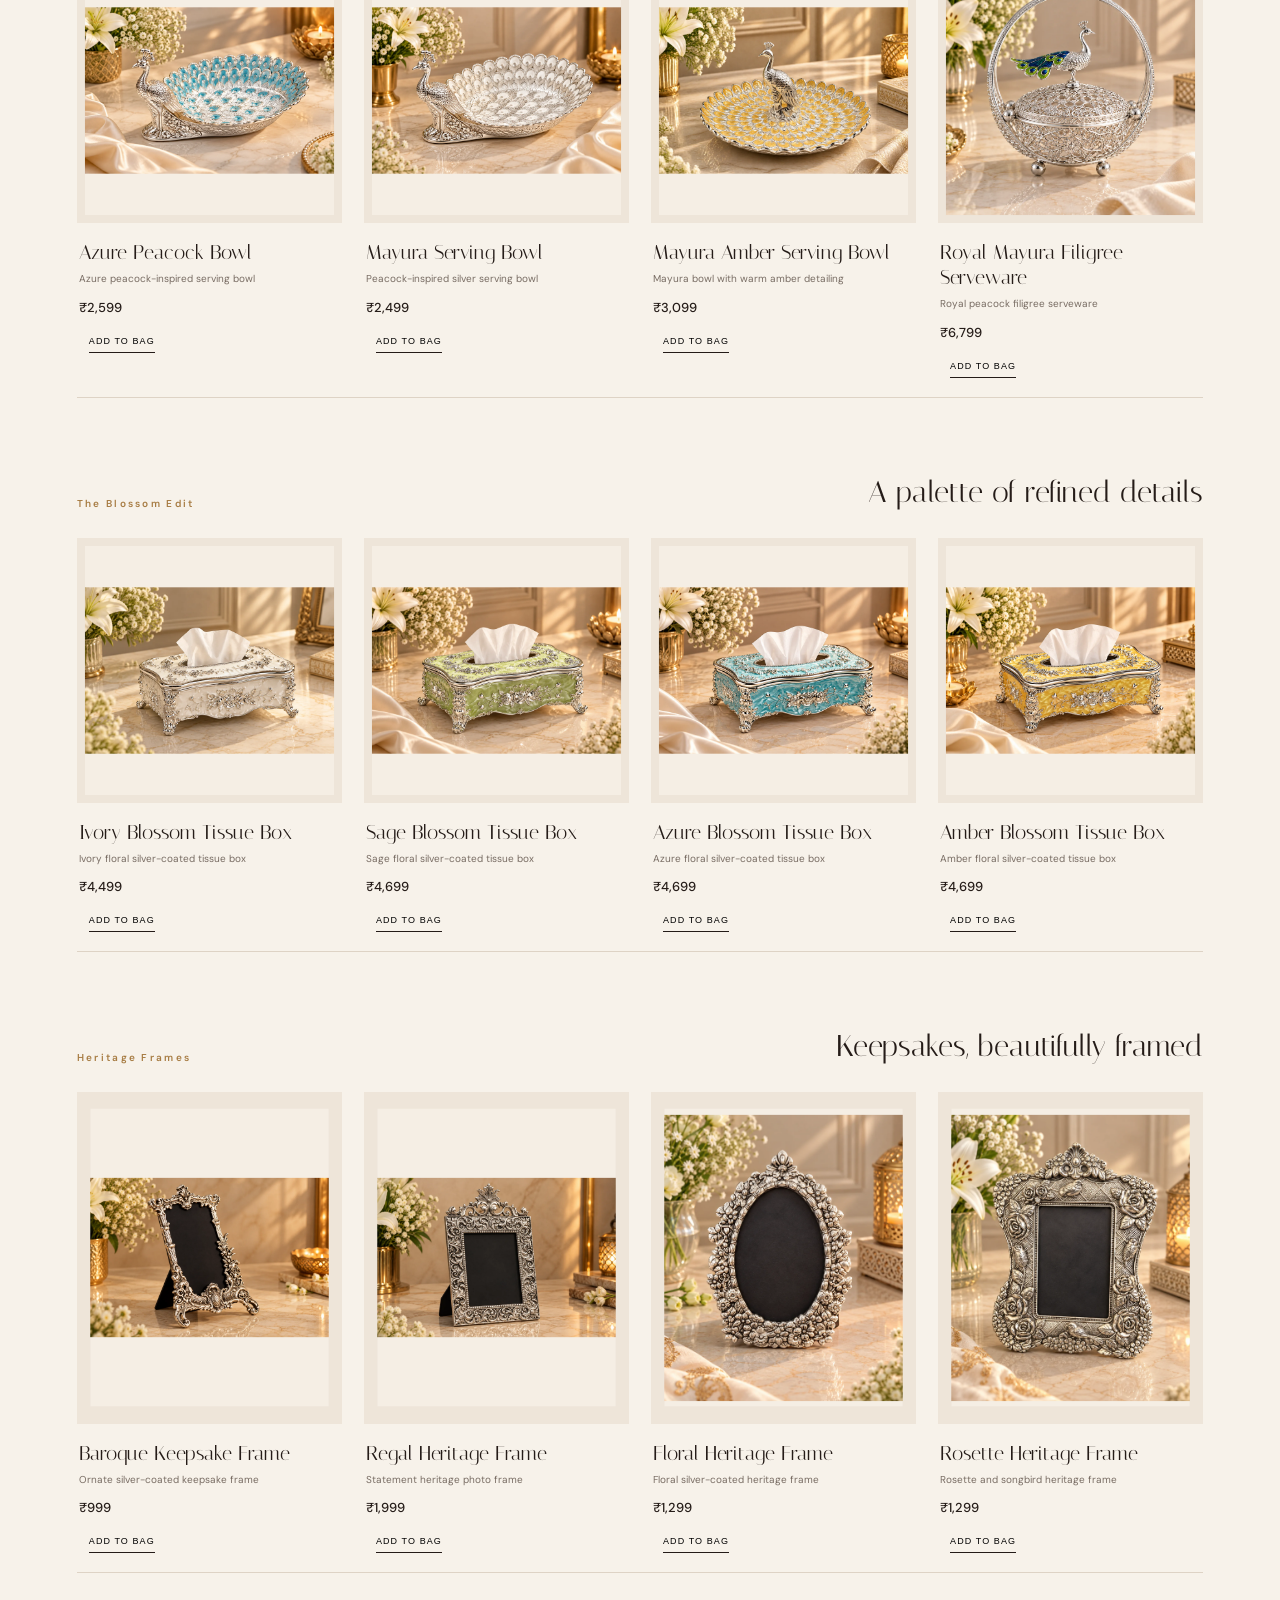
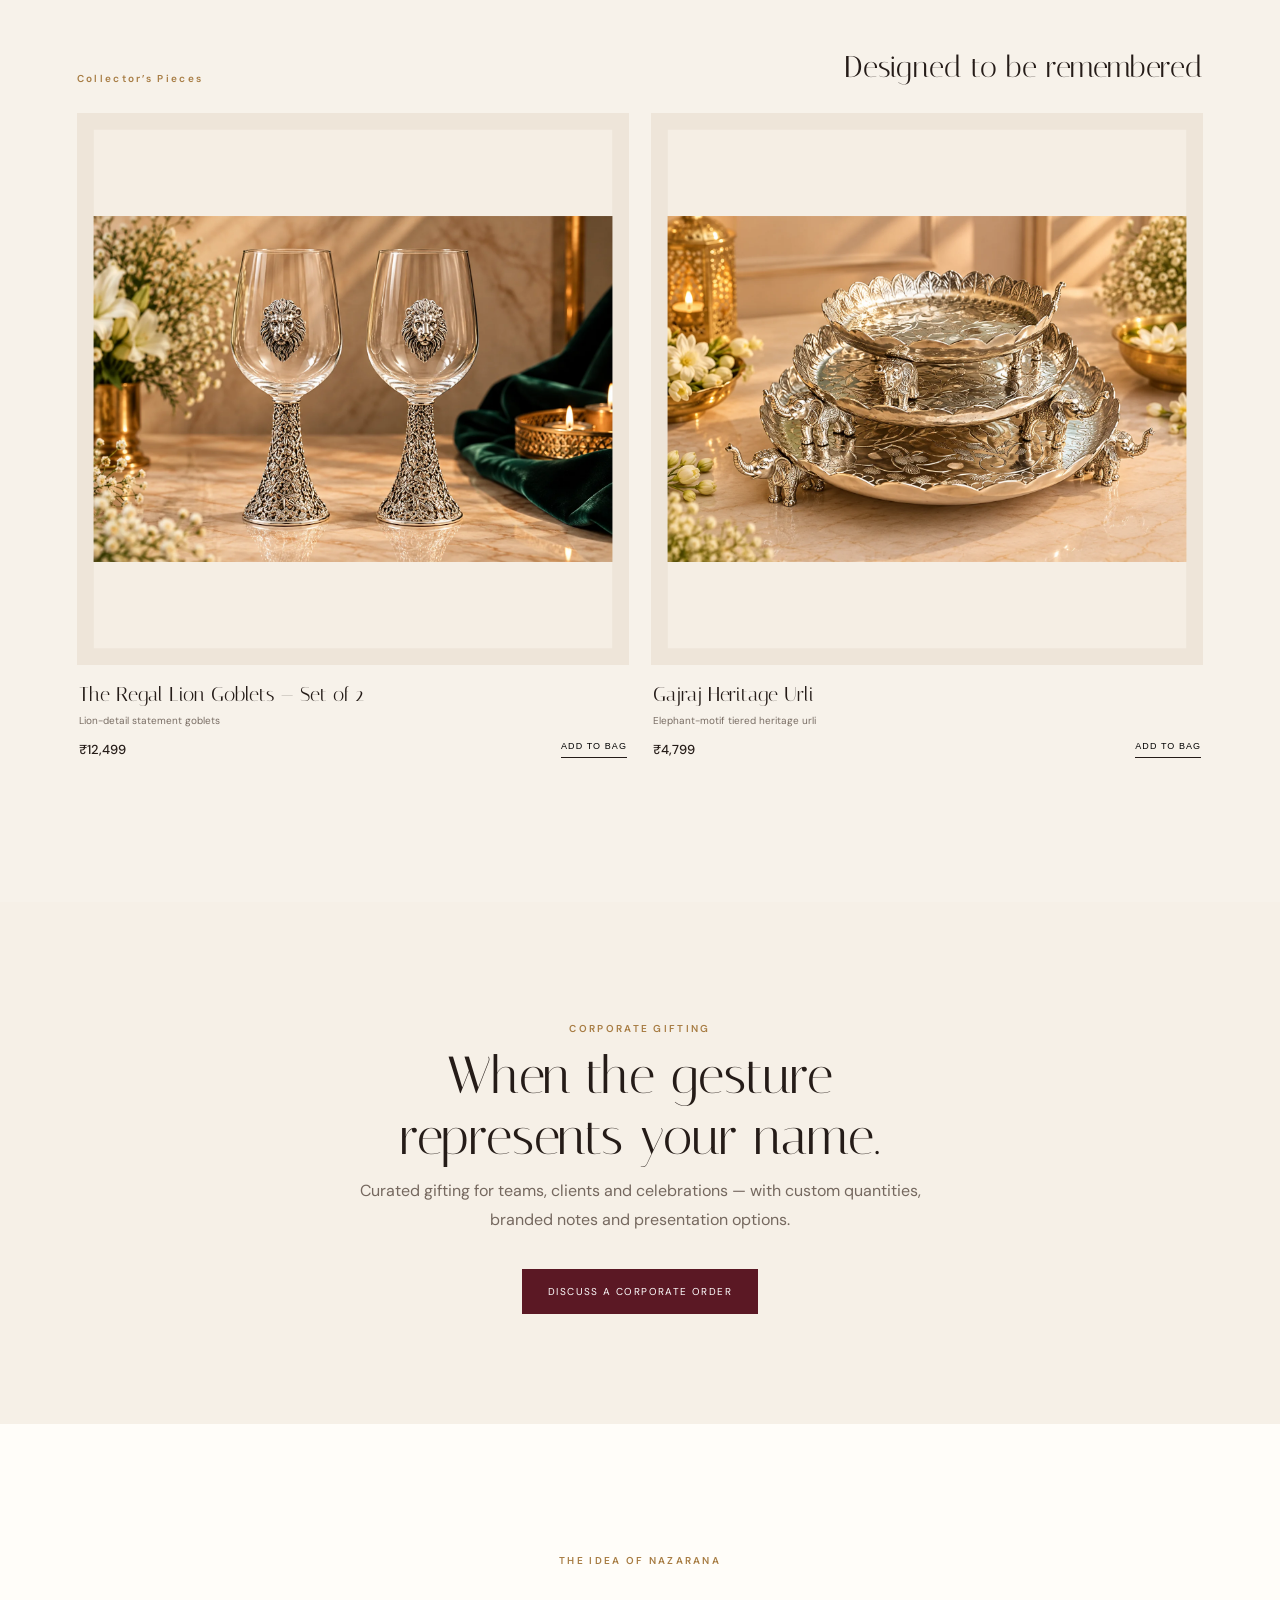
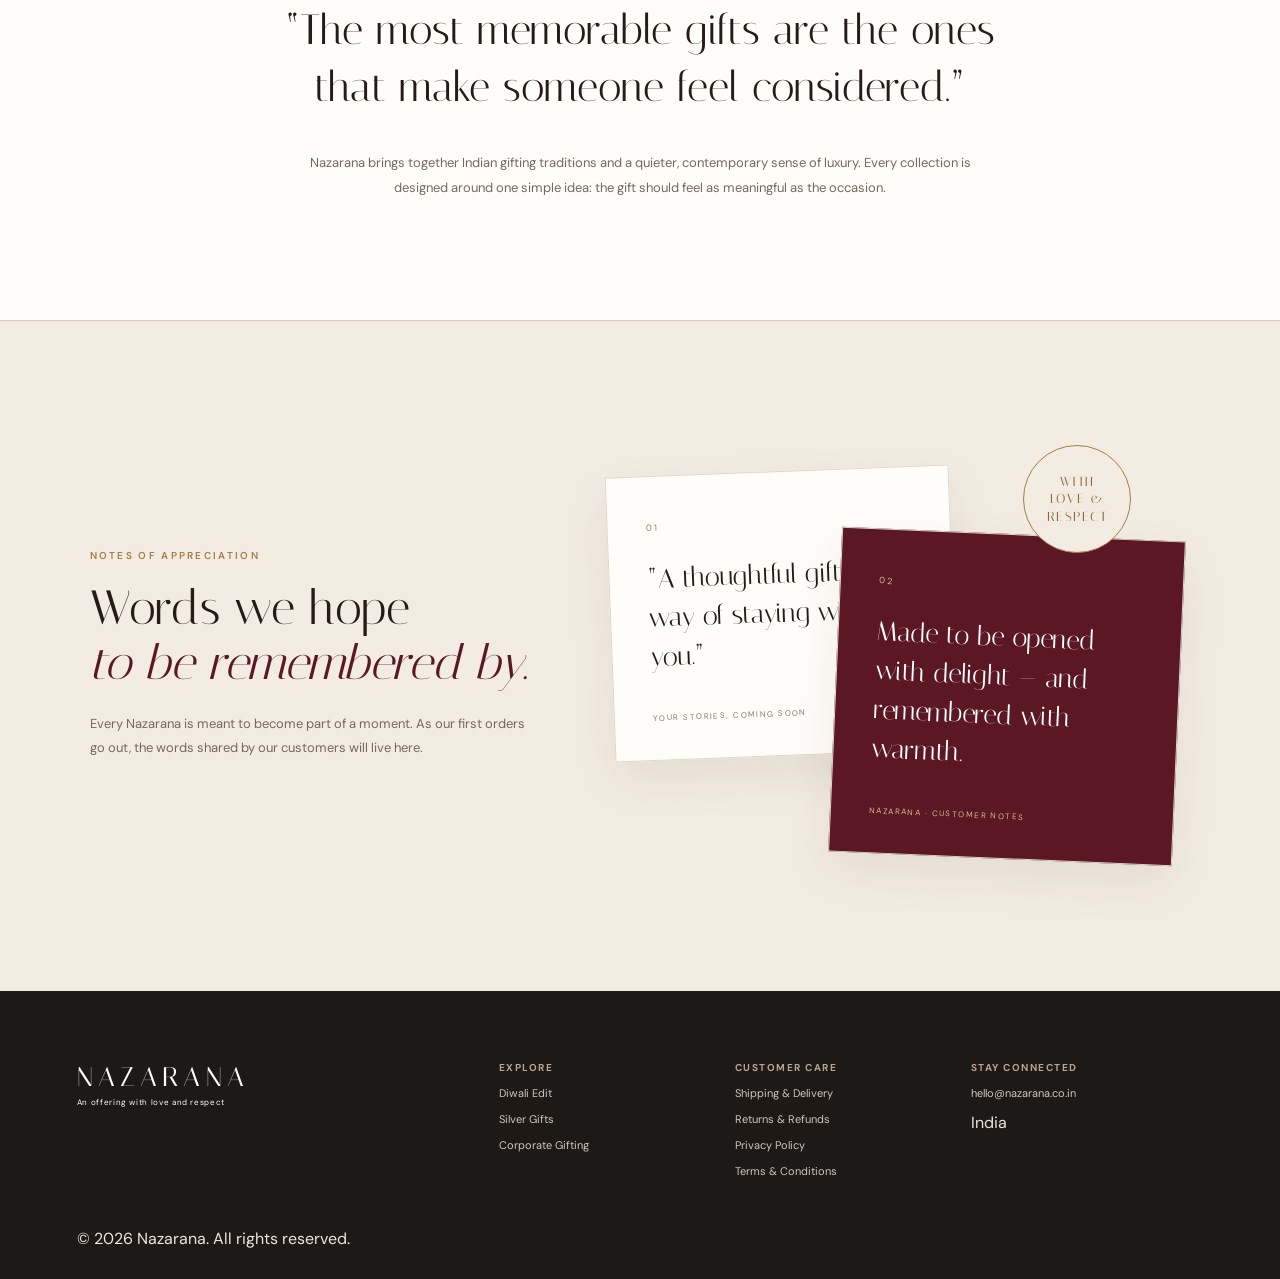
==== commit 73cc3e0a: "Refactor footer structure and update links" ====
--- a/index.html
+++ b/index.html
@@ -19,6 +19,36 @@
 </section>
 
 </main>
-<footer><div class='brand footer-brand'>NAZARANA<small>An offering with love and respect</small></div><div><b>Explore</b><a href='#diwali'>Diwali Edit</a><a href='#silver'>Silver Gifts</a><a href='#corporate'>Corporate Gifting</a></div><div><b>Customer Care</b><a href='#'>Shipping & Delivery</a><a href='#'>Returns & Refunds</a><a href='#'>Privacy & Terms</a></div><div><b>Stay Connected</b><a href='mailto:hello@nazarana.co.in'>hello@nazarana.co.in</a><p>India</p></div><div class='copyright'>© 2026 Nazarana. All rights reserved.</div></footer>
+<footer>
+  <div class="brand footer-brand">
+    NAZARANA
+    <small>An offering with love and respect</small>
+  </div>
+
+  <div>
+    <b>Explore</b>
+    <a href="#diwali">Diwali Edit</a>
+    <a href="#silver">Silver Gifts</a>
+    <a href="#corporate">Corporate Gifting</a>
+  </div>
+
+  <div>
+    <b>Customer Care</b>
+    <a href="shipping.html">Shipping &amp; Delivery</a>
+    <a href="returns.html">Returns &amp; Refunds</a>
+    <a href="privacy.html">Privacy Policy</a>
+    <a href="terms.html">Terms &amp; Conditions</a>
+  </div>
+
+  <div>
+    <b>Stay Connected</b>
+    <a href="mailto:hello@nazarana.co.in">hello@nazarana.co.in</a>
+    <span>India</span>
+  </div>
+
+  <div class="footer-bottom">
+    © 2026 Nazarana. All rights reserved.
+  </div>
+</footer>
 <div class='drawer' id='drawer'><div class='drawer-head'><h2>Your Bag</h2><button id='close'>×</button></div><div id='cart'></div><div class='drawer-foot'><div><span>Subtotal</span><strong id='total'>₹0</strong></div><button class='primary checkout' id='checkout'>Proceed to Checkout</button><small>Secure payment integration will be connected through Razorpay Test Mode.</small></div></div><div class='overlay' id='overlay'></div>
 <script src='app.js'></script></body></html>
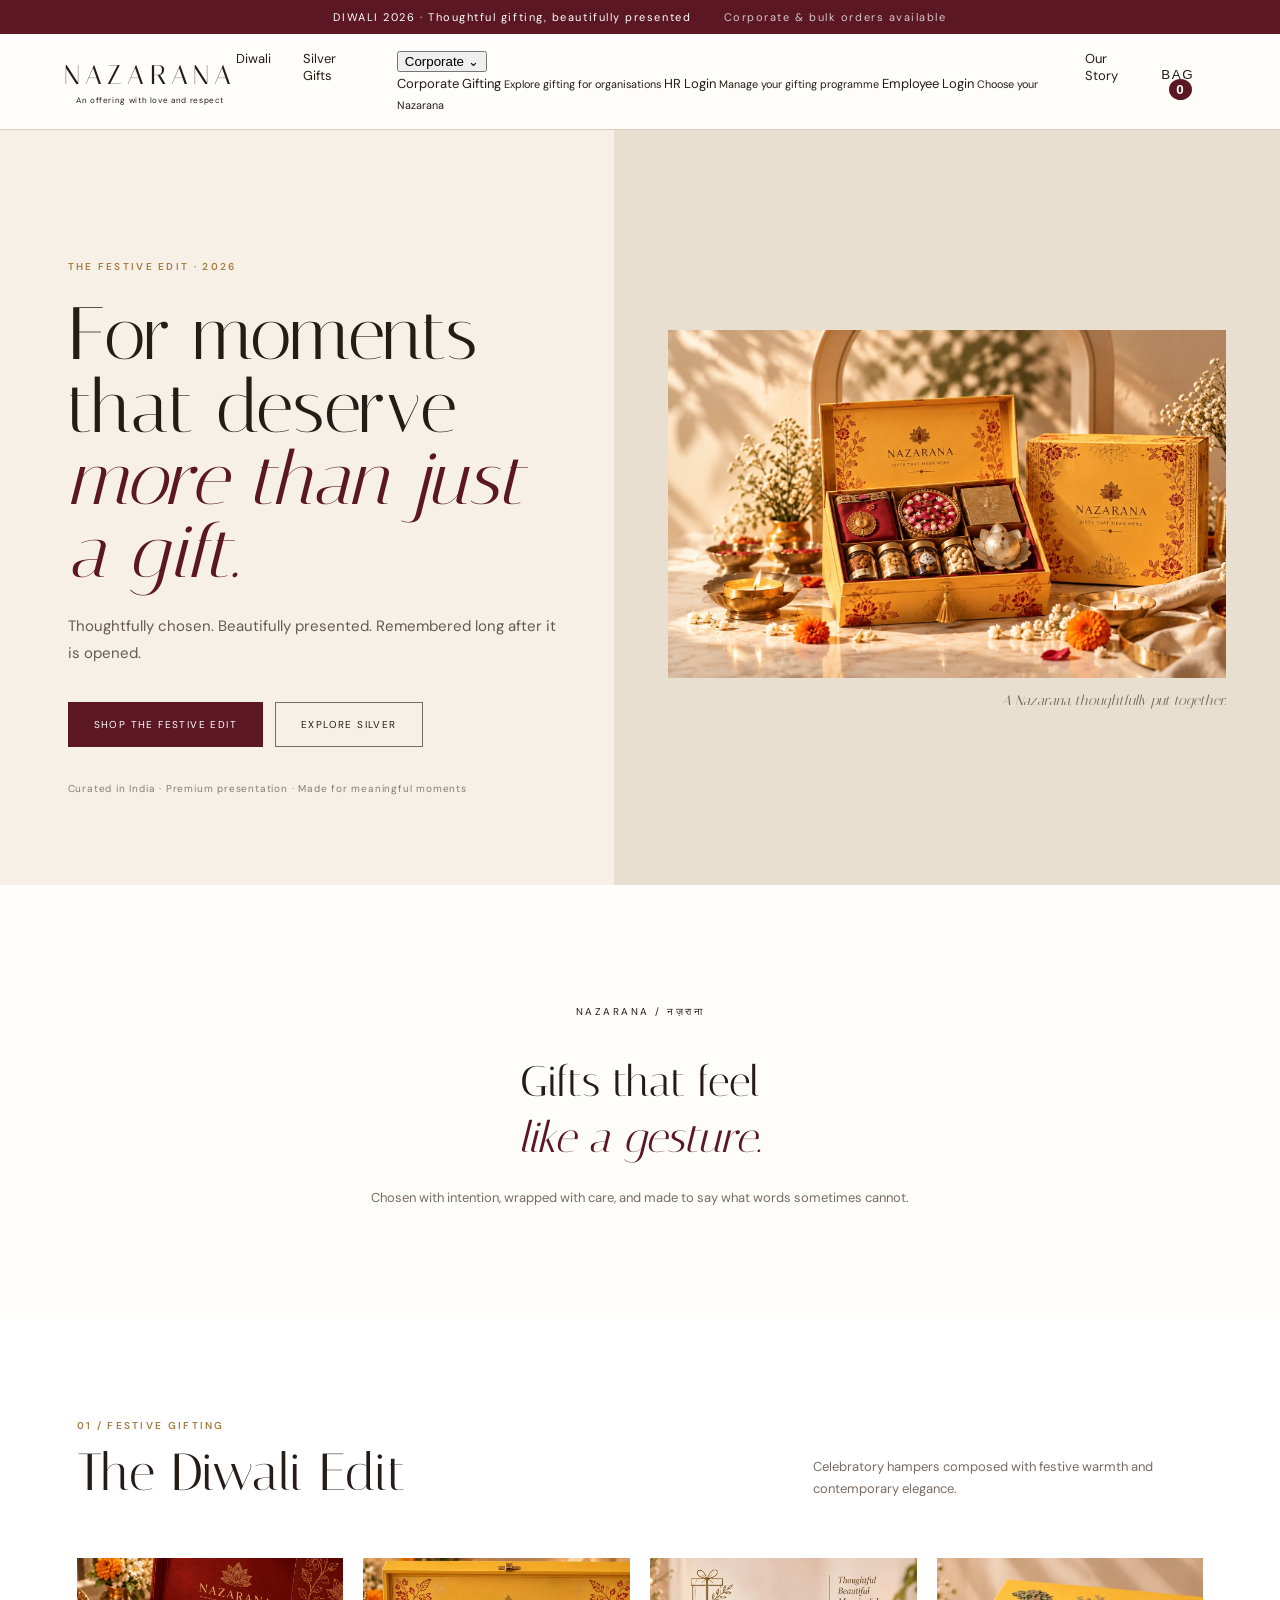
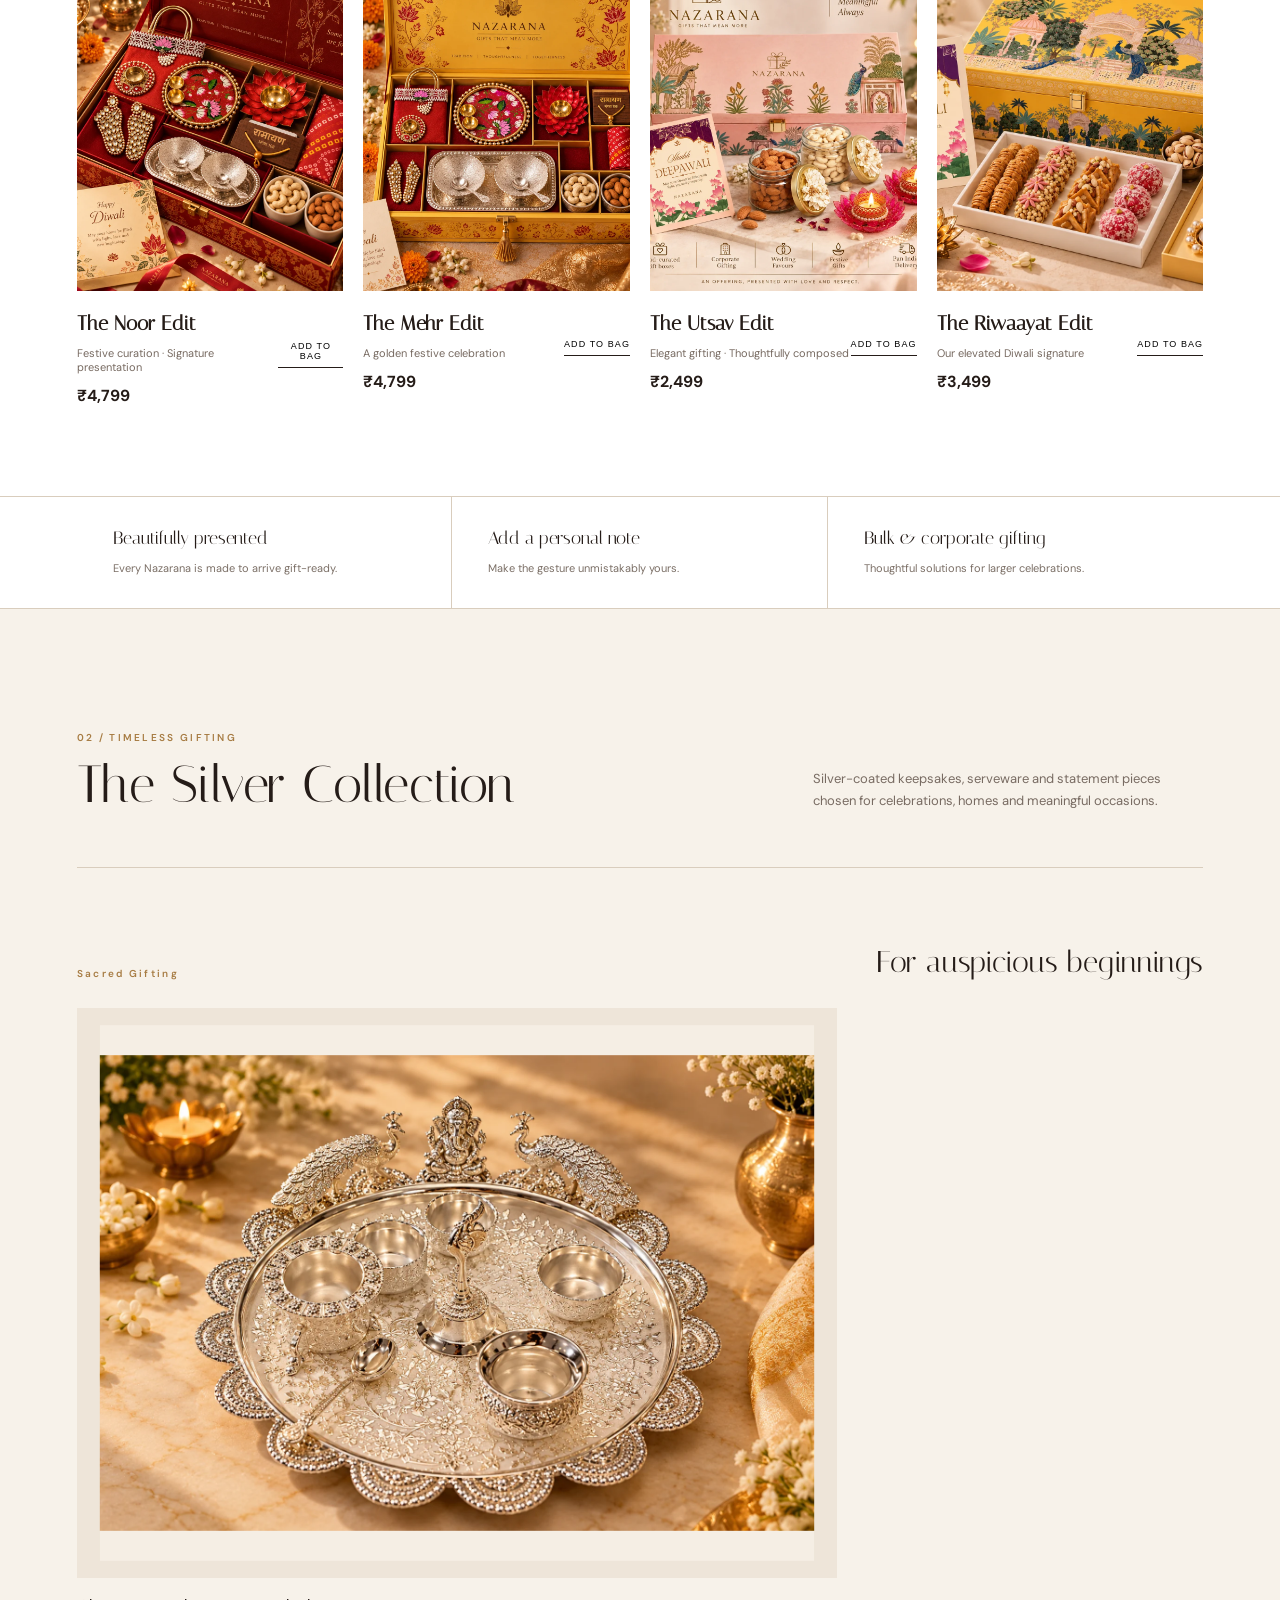
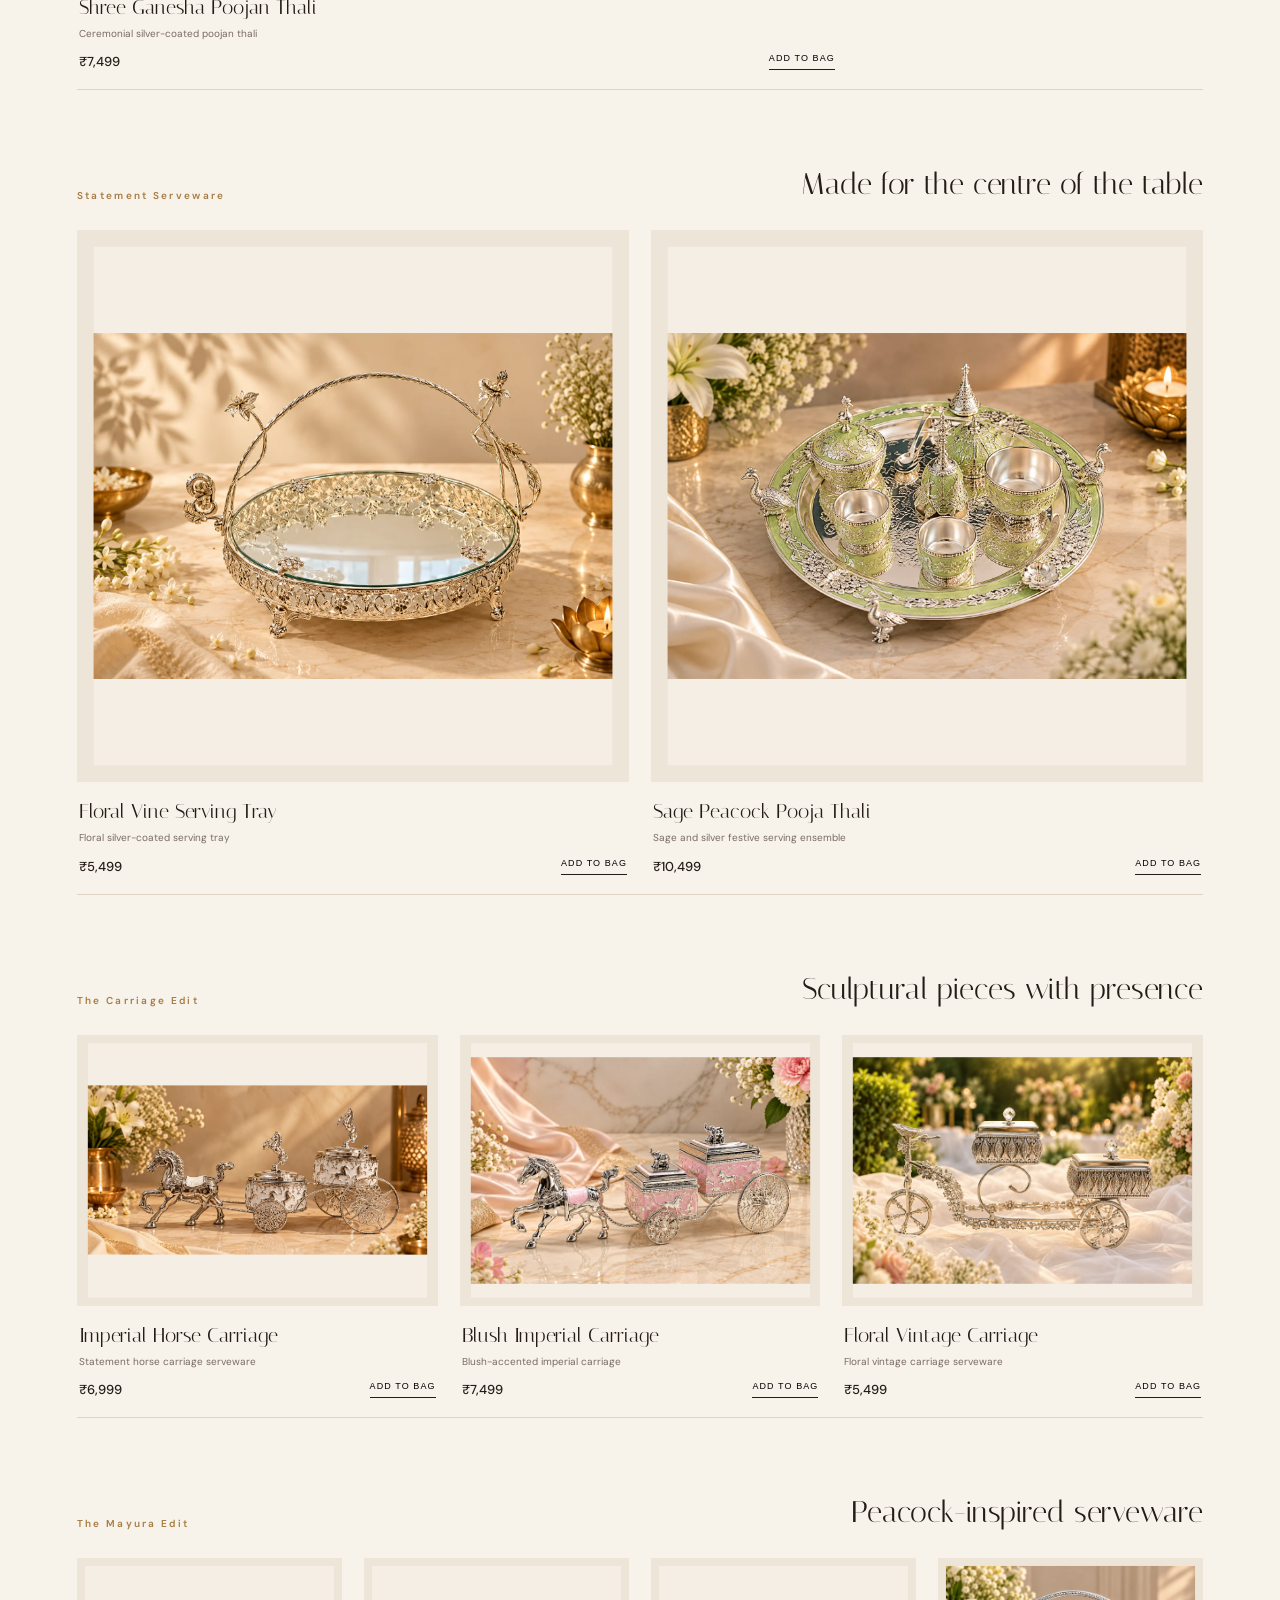
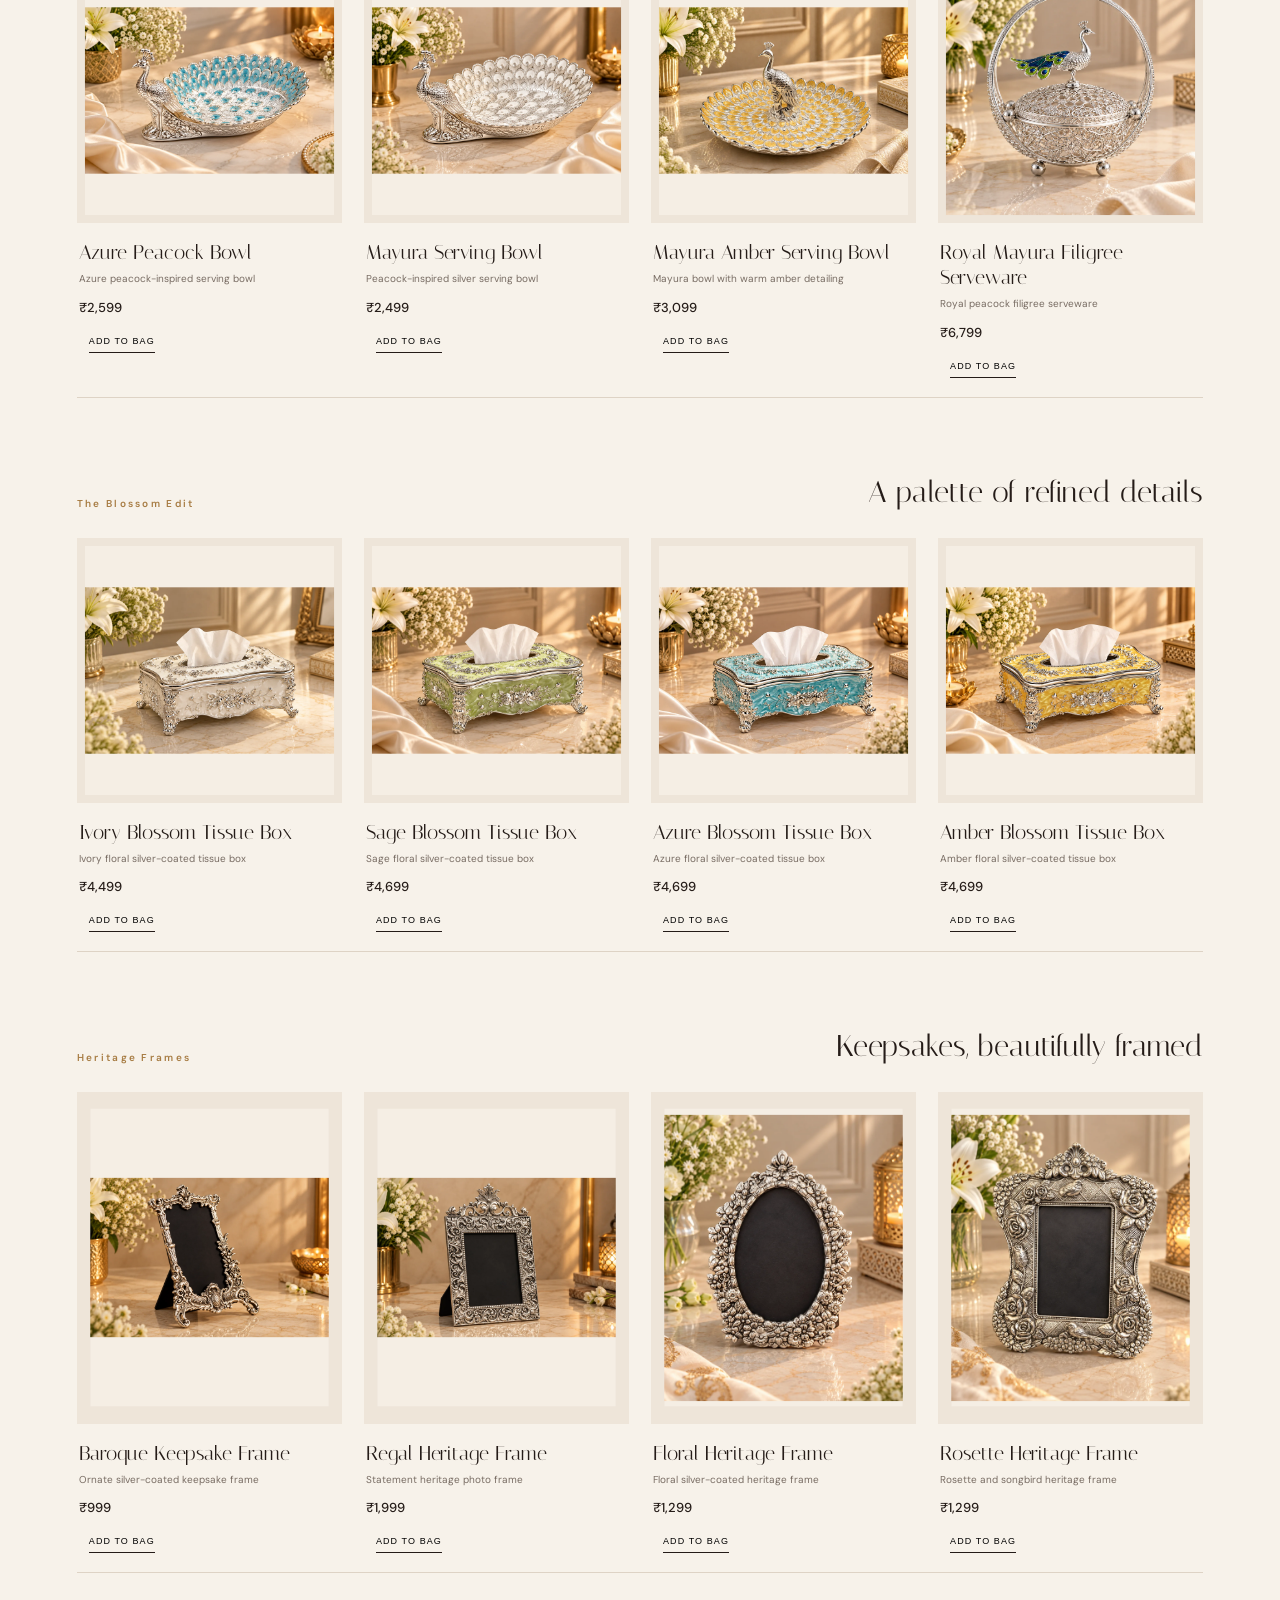
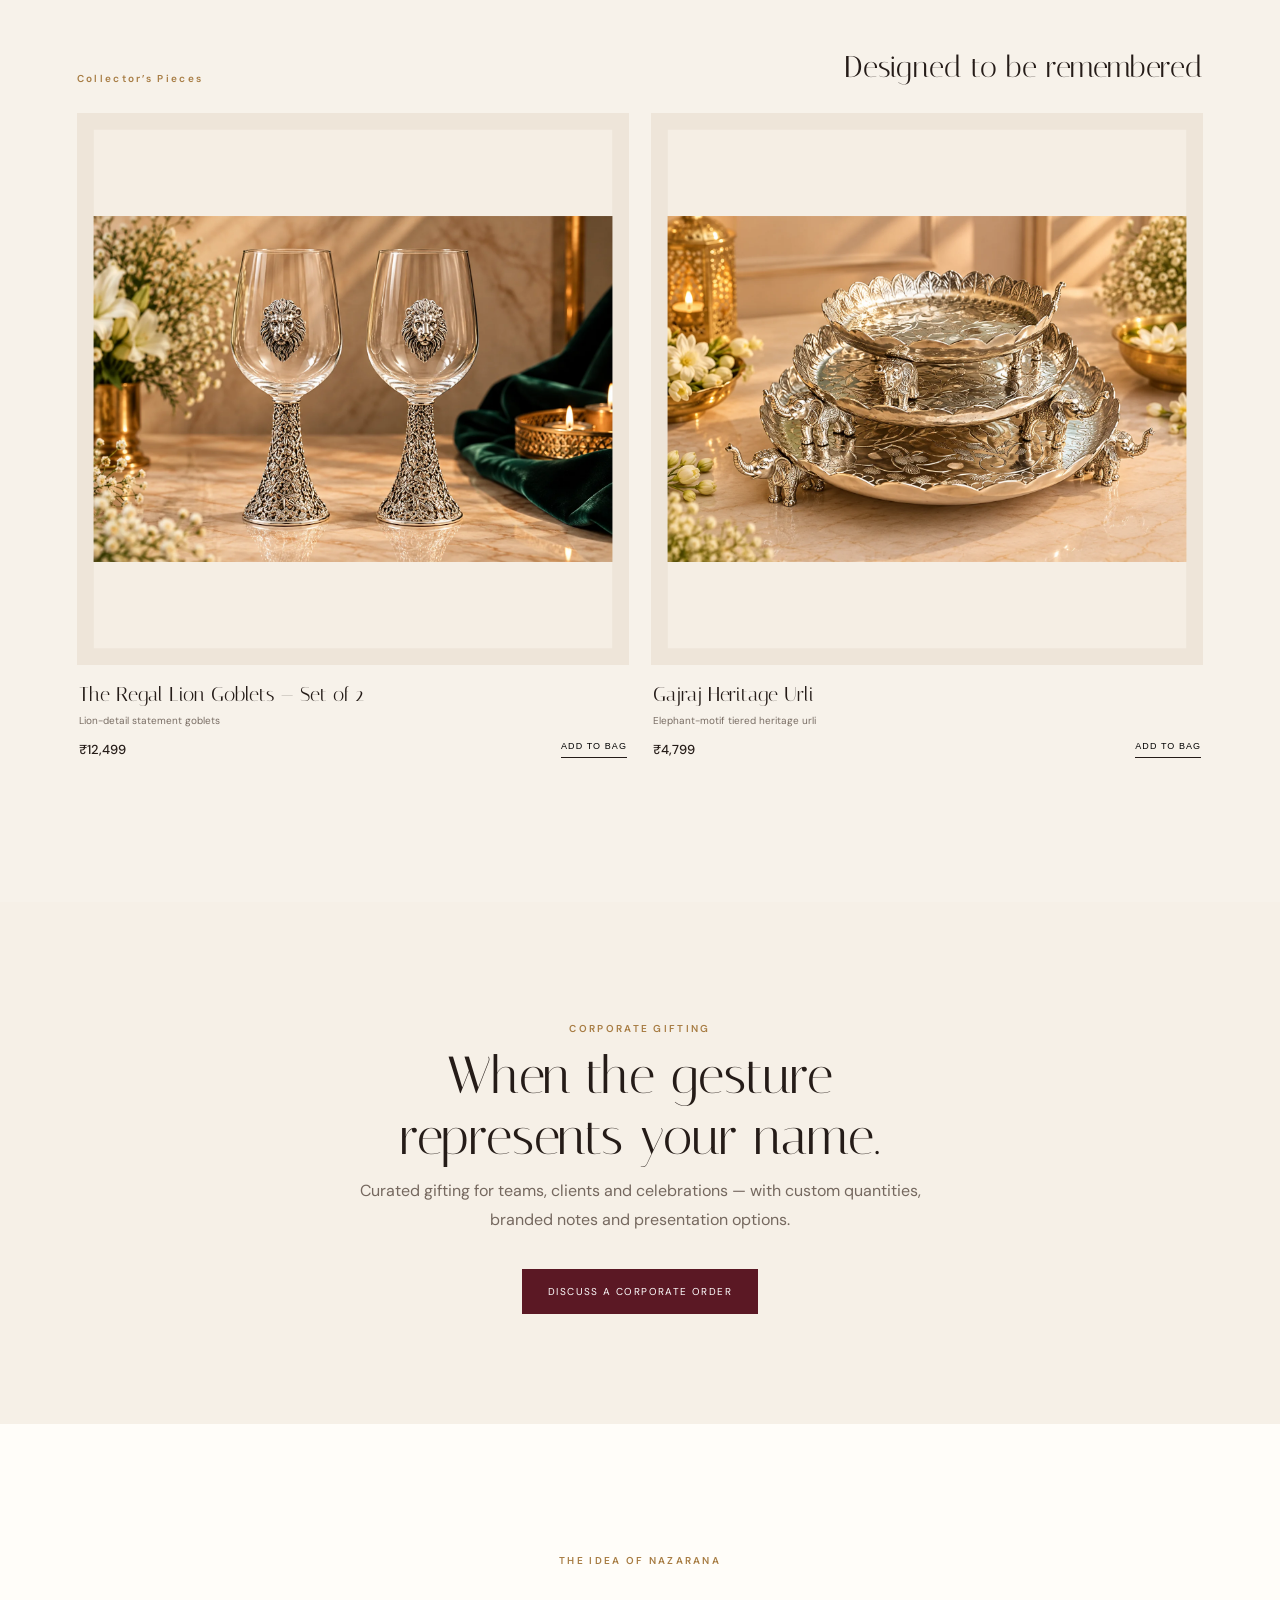
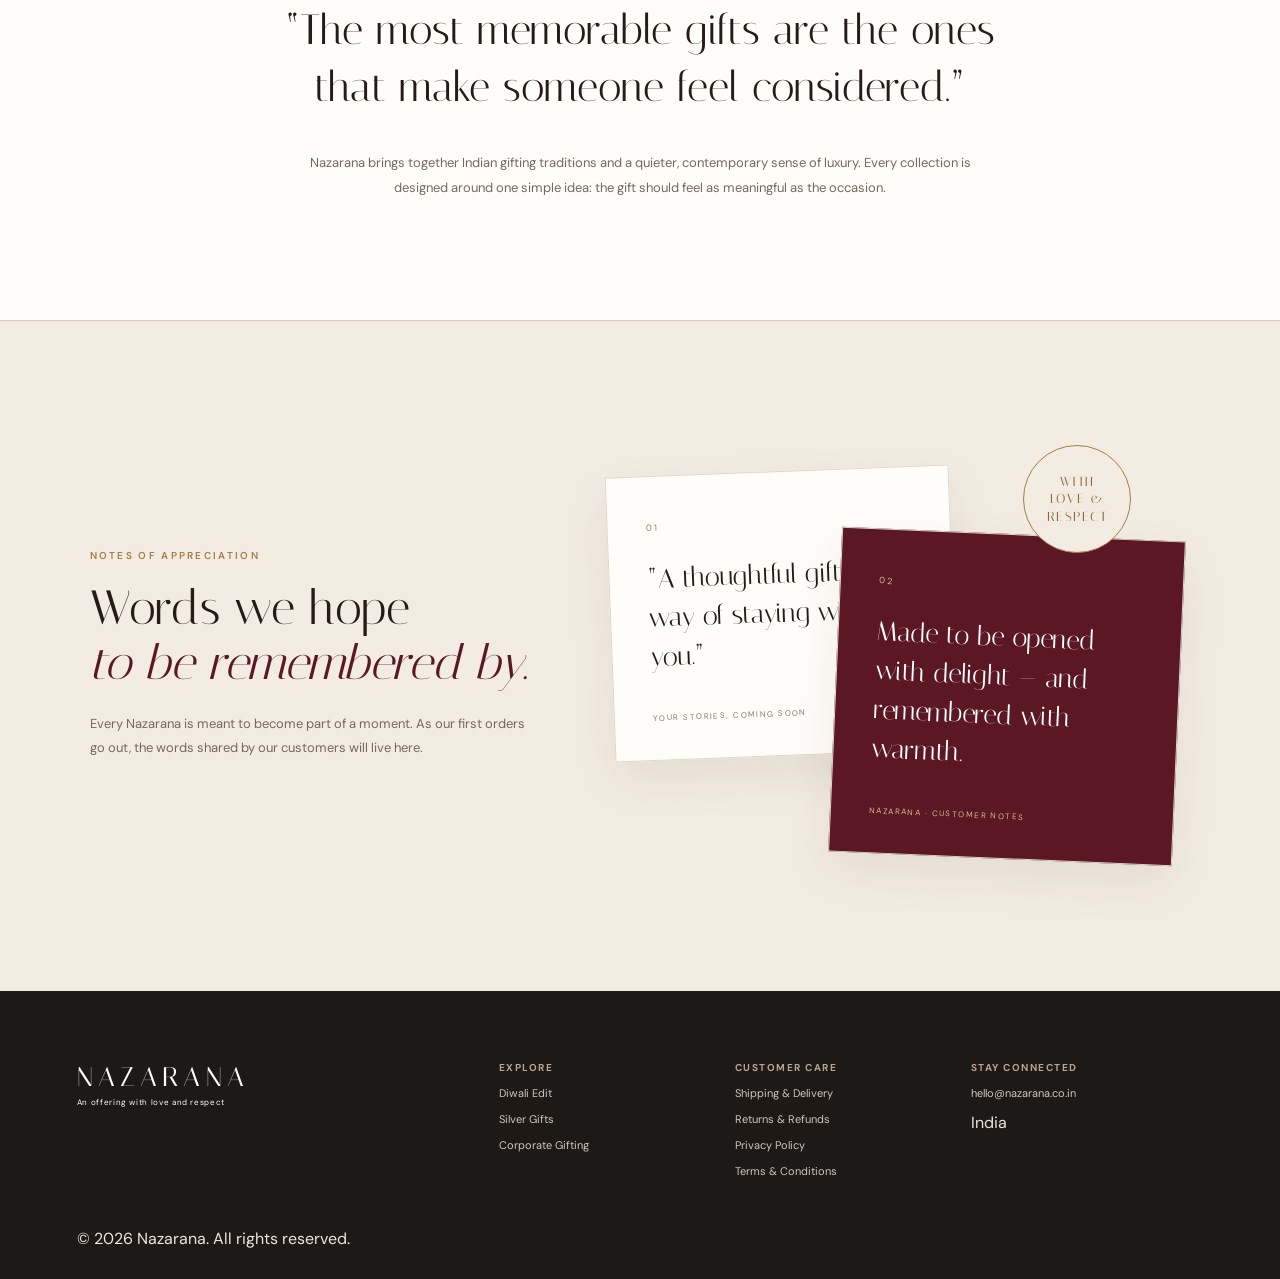
==== commit 5a18989a: "Add corporate portal navigation" ====
--- a/index.html
+++ b/index.html
@@ -1,54 +1,799 @@
-<!doctype html><html><head><meta charset='utf-8'><meta name='viewport' content='width=device-width,initial-scale=1'><title>Nazarana — An offering with love and respect</title><meta name='description' content='Nazarana — premium festive hampers, silver-coated gifts and thoughtful gifting.'><link rel='stylesheet' href='styles.css'></head><body>
-<div class='announcement'>DIWALI 2026 · Thoughtful gifting, beautifully presented <span>Corporate & bulk orders available</span></div>
-<header><a class='brand' href='#'>NAZARANA<small>An offering with love and respect</small></a><nav><a href='#diwali'>Diwali</a><a href='#silver'>Silver Gifts</a><a href='#corporate'>Corporate</a><a href='#story'>Our Story</a></nav><button class='bag' id='bagBtn'>Bag <b id='count'>0</b></button></header>
+<!doctype html>
+
+<html lang="en">
+
+<head>
+
+  <meta charset="utf-8">
+
+  <meta
+    name="viewport"
+    content="width=device-width,initial-scale=1"
+  >
+
+  <title>
+    Nazarana — An offering with love and respect
+  </title>
+
+  <meta
+    name="description"
+    content="Nazarana — premium festive hampers, silver-coated gifts and thoughtful gifting."
+  >
+
+  <link
+    rel="stylesheet"
+    href="styles.css"
+  >
+
+</head>
+
+
+<body>
+
+
+<!-- ========================================
+     ANNOUNCEMENT
+========================================= -->
+
+<div class="announcement">
+
+  DIWALI 2026 · Thoughtful gifting,
+  beautifully presented
+
+  <span>
+    Corporate &amp; bulk orders available
+  </span>
+
+</div>
+
+
+<!-- ========================================
+     HEADER
+========================================= -->
+
+<header>
+
+  <a
+    class="brand"
+    href="index.html"
+  >
+
+    NAZARANA
+
+    <small>
+      An offering with love and respect
+    </small>
+
+  </a>
+
+
+  <nav>
+
+    <a href="#diwali">
+      Diwali
+    </a>
+
+
+    <a href="#silver">
+      Silver Gifts
+    </a>
+
+
+    <!-- CORPORATE DROPDOWN -->
+
+    <div class="nav-dropdown">
+
+      <button
+        class="nav-dropdown-trigger"
+        type="button"
+        aria-expanded="false"
+        aria-haspopup="true"
+      >
+
+        Corporate
+
+        <span class="nav-arrow">
+          ⌄
+        </span>
+
+      </button>
+
+
+      <div class="nav-dropdown-menu">
+
+        <a href="#corporate">
+
+          <span>
+            Corporate Gifting
+          </span>
+
+          <small>
+            Explore gifting for organisations
+          </small>
+
+        </a>
+
+
+        <a href="hr-login.html">
+
+          <span>
+            HR Login
+          </span>
+
+          <small>
+            Manage your gifting programme
+          </small>
+
+        </a>
+
+
+        <a href="corporate/employee-login.html">
+
+          <span>
+            Employee Login
+          </span>
+
+          <small>
+            Choose your Nazarana
+          </small>
+
+        </a>
+
+      </div>
+
+    </div>
+
+
+    <a href="#story">
+      Our Story
+    </a>
+
+  </nav>
+
+
+  <button
+    class="bag"
+    id="bagBtn"
+    type="button"
+  >
+
+    Bag
+
+    <b id="count">
+      0
+    </b>
+
+  </button>
+
+</header>
+
+
+
+<!-- ========================================
+     MAIN
+========================================= -->
+
 <main>
-<section class='hero'><div class='hero-copy'><p class='eyebrow'>THE FESTIVE EDIT · 2026</p><h1>For moments that deserve<br><em>more than just a gift.</em></h1><p class='lead'>Thoughtfully chosen. Beautifully presented. Remembered long after it is opened.</p><div class='actions'><a class='primary' href='#diwali'>Shop the festive edit</a><a class='secondary' href='#silver'>Explore Silver</a></div><p class='micro'>Curated in India · Premium presentation · Made for meaningful moments</p></div><div class='hero-image'><div class='hero-frame'><img src='assets/nazarana-hero.webp' alt='Nazarana festive gift hamper in a warm, elegant setting'></div><p class='image-caption'>A Nazarana, thoughtfully put together.</p></div></section>
-<section class='intro'><p>NAZARANA / नज़राना</p><h2>Gifts that feel<br><em>like a gesture.</em></h2><span>Chosen with intention, wrapped with care, and made to say what words sometimes cannot.</span></section>
-<section id='diwali' class='collection'><div class='section-head'><div><p class='eyebrow'>01 / FESTIVE GIFTING</p><h2>The Diwali Edit</h2></div><p>Celebratory hampers composed with festive warmth and contemporary elegance.</p></div><div class='grid' id='products'></div></section>
-<section class='service-strip'><div><b>Beautifully presented</b><span>Every Nazarana is made to arrive gift-ready.</span></div><div><b>Add a personal note</b><span>Make the gesture unmistakably yours.</span></div><div><b>Bulk & corporate gifting</b><span>Thoughtful solutions for larger celebrations.</span></div></section>
-<section class='silver-collection' id='silver'><div class='section-head'><div><p class='eyebrow'>02 / TIMELESS GIFTING</p><h2>The Silver Collection</h2></div><p>Silver-coated keepsakes, serveware and statement pieces chosen for celebrations, homes and meaningful occasions.</p></div><div class='silver-grid' id='silverProducts'></div></section>
-<section class='corporate' id='corporate'><p class='eyebrow'>CORPORATE GIFTING</p><h2>When the gesture<br>represents your name.</h2><p>Curated gifting for teams, clients and celebrations — with custom quantities, branded notes and presentation options.</p><a class='primary' href='mailto:hello@nazarana.co.in?subject=Corporate%20Gifting%20Enquiry'>Discuss a corporate order</a></section>
-<section class='story' id='story'><p class='eyebrow'>THE IDEA OF NAZARANA</p><blockquote>“The most memorable gifts are the ones that make someone feel considered.”</blockquote><p>Nazarana brings together Indian gifting traditions and a quieter, contemporary sense of luxury. Every collection is designed around one simple idea: the gift should feel as meaningful as the occasion.</p></section>
-<section class='testimonials' id='testimonials'>
-  <div class='testimonial-title'><p class='eyebrow'>NOTES OF APPRECIATION</p><h2>Words we hope<br><em>to be remembered by.</em></h2><p>Every Nazarana is meant to become part of a moment. As our first orders go out, the words shared by our customers will live here.</p></div>
-  <div class='testimonial-notes'>
-    <article class='note-card note-one'><span>01</span><blockquote>“A thoughtful gift has a way of staying with you.”</blockquote><small>YOUR STORIES, COMING SOON</small></article>
-    <article class='note-card note-two'><span>02</span><blockquote>Made to be opened with delight — and remembered with warmth.</blockquote><small>NAZARANA · CUSTOMER NOTES</small></article>
-    <div class='note-seal'>WITH<br>LOVE &<br>RESPECT</div>
-  </div>
+
+
+<!-- HERO -->
+
+<section class="hero">
+
+  <div class="hero-copy">
+
+    <p class="eyebrow">
+      THE FESTIVE EDIT · 2026
+    </p>
+
+
+    <h1>
+
+      For moments that deserve
+
+      <br>
+
+      <em>
+        more than just a gift.
+      </em>
+
+    </h1>
+
+
+    <p class="lead">
+
+      Thoughtfully chosen.
+      Beautifully presented.
+      Remembered long after it is opened.
+
+    </p>
+
+
+    <div class="actions">
+
+      <a
+        class="primary"
+        href="#diwali"
+      >
+        Shop the festive edit
+      </a>
+
+
+      <a
+        class="secondary"
+        href="#silver"
+      >
+        Explore Silver
+      </a>
+
+    </div>
+
+
+    <p class="micro">
+
+      Curated in India ·
+      Premium presentation ·
+      Made for meaningful moments
+
+    </p>
+
+  </div>
+
+
+  <div class="hero-image">
+
+    <div class="hero-frame">
+
+      <img
+        src="assets/nazarana-hero.webp"
+        alt="Nazarana festive gift hamper in a warm, elegant setting"
+      >
+
+    </div>
+
+
+    <p class="image-caption">
+      A Nazarana, thoughtfully put together.
+    </p>
+
+  </div>
+
 </section>
 
+
+
+<!-- INTRO -->
+
+<section class="intro">
+
+  <p>
+    NAZARANA / नज़राना
+  </p>
+
+
+  <h2>
+
+    Gifts that feel
+
+    <br>
+
+    <em>
+      like a gesture.
+    </em>
+
+  </h2>
+
+
+  <span>
+
+    Chosen with intention,
+    wrapped with care,
+    and made to say what words
+    sometimes cannot.
+
+  </span>
+
+</section>
+
+
+
+<!-- DIWALI COLLECTION -->
+
+<section
+  id="diwali"
+  class="collection"
+>
+
+  <div class="section-head">
+
+    <div>
+
+      <p class="eyebrow">
+        01 / FESTIVE GIFTING
+      </p>
+
+      <h2>
+        The Diwali Edit
+      </h2>
+
+    </div>
+
+
+    <p>
+
+      Celebratory hampers composed
+      with festive warmth and
+      contemporary elegance.
+
+    </p>
+
+  </div>
+
+
+  <div
+    class="grid"
+    id="products"
+  ></div>
+
+</section>
+
+
+
+<!-- SERVICE STRIP -->
+
+<section class="service-strip">
+
+  <div>
+
+    <b>
+      Beautifully presented
+    </b>
+
+    <span>
+      Every Nazarana is made to
+      arrive gift-ready.
+    </span>
+
+  </div>
+
+
+  <div>
+
+    <b>
+      Add a personal note
+    </b>
+
+    <span>
+      Make the gesture
+      unmistakably yours.
+    </span>
+
+  </div>
+
+
+  <div>
+
+    <b>
+      Bulk &amp; corporate gifting
+    </b>
+
+    <span>
+      Thoughtful solutions for
+      larger celebrations.
+    </span>
+
+  </div>
+
+</section>
+
+
+
+<!-- SILVER COLLECTION -->
+
+<section
+  class="silver-collection"
+  id="silver"
+>
+
+  <div class="section-head">
+
+    <div>
+
+      <p class="eyebrow">
+        02 / TIMELESS GIFTING
+      </p>
+
+      <h2>
+        The Silver Collection
+      </h2>
+
+    </div>
+
+
+    <p>
+
+      Silver-coated keepsakes,
+      serveware and statement pieces
+      chosen for celebrations,
+      homes and meaningful occasions.
+
+    </p>
+
+  </div>
+
+
+  <div
+    class="silver-grid"
+    id="silverProducts"
+  ></div>
+
+</section>
+
+
+
+<!-- CORPORATE GIFTING -->
+
+<section
+  class="corporate"
+  id="corporate"
+>
+
+  <p class="eyebrow">
+    CORPORATE GIFTING
+  </p>
+
+
+  <h2>
+
+    When the gesture
+
+    <br>
+
+    represents your name.
+
+  </h2>
+
+
+  <p>
+
+    Curated gifting for teams,
+    clients and celebrations —
+    with custom quantities,
+    branded notes and
+    presentation options.
+
+  </p>
+
+
+  <a
+    class="primary"
+    href="mailto:hello@nazarana.co.in?subject=Corporate%20Gifting%20Enquiry"
+  >
+    Discuss a corporate order
+  </a>
+
+</section>
+
+
+
+<!-- STORY -->
+
+<section
+  class="story"
+  id="story"
+>
+
+  <p class="eyebrow">
+    THE IDEA OF NAZARANA
+  </p>
+
+
+  <blockquote>
+
+    “The most memorable gifts
+    are the ones that make
+    someone feel considered.”
+
+  </blockquote>
+
+
+  <p>
+
+    Nazarana brings together
+    Indian gifting traditions
+    and a quieter, contemporary
+    sense of luxury.
+
+    Every collection is designed
+    around one simple idea:
+    the gift should feel as meaningful
+    as the occasion.
+
+  </p>
+
+</section>
+
+
+
+<!-- TESTIMONIALS -->
+
+<section
+  class="testimonials"
+  id="testimonials"
+>
+
+  <div class="testimonial-title">
+
+    <p class="eyebrow">
+      NOTES OF APPRECIATION
+    </p>
+
+
+    <h2>
+
+      Words we hope
+
+      <br>
+
+      <em>
+        to be remembered by.
+      </em>
+
+    </h2>
+
+
+    <p>
+
+      Every Nazarana is meant
+      to become part of a moment.
+
+      As our first orders go out,
+      the words shared by our customers
+      will live here.
+
+    </p>
+
+  </div>
+
+
+  <div class="testimonial-notes">
+
+
+    <article class="note-card note-one">
+
+      <span>
+        01
+      </span>
+
+      <blockquote>
+
+        “A thoughtful gift has
+        a way of staying with you.”
+
+      </blockquote>
+
+      <small>
+        YOUR STORIES, COMING SOON
+      </small>
+
+    </article>
+
+
+    <article class="note-card note-two">
+
+      <span>
+        02
+      </span>
+
+      <blockquote>
+
+        Made to be opened with delight —
+        and remembered with warmth.
+
+      </blockquote>
+
+      <small>
+        NAZARANA · CUSTOMER NOTES
+      </small>
+
+    </article>
+
+
+    <div class="note-seal">
+
+      WITH
+
+      <br>
+
+      LOVE &amp;
+
+      <br>
+
+      RESPECT
+
+    </div>
+
+  </div>
+
+</section>
+
+
 </main>
+
+
+
+<!-- ========================================
+     FOOTER
+========================================= -->
+
 <footer>
+
+
   <div class="brand footer-brand">
+
     NAZARANA
-    <small>An offering with love and respect</small>
-  </div>
+
+    <small>
+      An offering with love and respect
+    </small>
+
+  </div>
+
+
 
   <div>
-    <b>Explore</b>
-    <a href="#diwali">Diwali Edit</a>
-    <a href="#silver">Silver Gifts</a>
-    <a href="#corporate">Corporate Gifting</a>
-  </div>
+
+    <b>
+      Explore
+    </b>
+
+    <a href="#diwali">
+      Diwali Edit
+    </a>
+
+    <a href="#silver">
+      Silver Gifts
+    </a>
+
+    <a href="#corporate">
+      Corporate Gifting
+    </a>
+
+  </div>
+
+
 
   <div>
-    <b>Customer Care</b>
-    <a href="shipping.html">Shipping &amp; Delivery</a>
-    <a href="returns.html">Returns &amp; Refunds</a>
-    <a href="privacy.html">Privacy Policy</a>
-    <a href="terms.html">Terms &amp; Conditions</a>
-  </div>
+
+    <b>
+      Customer Care
+    </b>
+
+    <a href="shipping.html">
+      Shipping &amp; Delivery
+    </a>
+
+    <a href="returns.html">
+      Returns &amp; Refunds
+    </a>
+
+    <a href="privacy.html">
+      Privacy Policy
+    </a>
+
+    <a href="terms.html">
+      Terms &amp; Conditions
+    </a>
+
+  </div>
+
+
 
   <div>
-    <b>Stay Connected</b>
-    <a href="mailto:hello@nazarana.co.in">hello@nazarana.co.in</a>
-    <span>India</span>
-  </div>
+
+    <b>
+      Stay Connected
+    </b>
+
+    <a href="mailto:hello@nazarana.co.in">
+      hello@nazarana.co.in
+    </a>
+
+    <span>
+      India
+    </span>
+
+  </div>
+
+
 
   <div class="footer-bottom">
-    © 2026 Nazarana. All rights reserved.
-  </div>
+
+    © 2026 Nazarana.
+    All rights reserved.
+
+  </div>
+
 </footer>
-<div class='drawer' id='drawer'><div class='drawer-head'><h2>Your Bag</h2><button id='close'>×</button></div><div id='cart'></div><div class='drawer-foot'><div><span>Subtotal</span><strong id='total'>₹0</strong></div><button class='primary checkout' id='checkout'>Proceed to Checkout</button><small>Secure payment integration will be connected through Razorpay Test Mode.</small></div></div><div class='overlay' id='overlay'></div>
-<script src='app.js'></script></body></html>
+
+
+
+<!-- ========================================
+     SHOPPING BAG
+========================================= -->
+
+<div
+  class="drawer"
+  id="drawer"
+>
+
+  <div class="drawer-head">
+
+    <h2>
+      Your Bag
+    </h2>
+
+    <button
+      id="close"
+      type="button"
+      aria-label="Close bag"
+    >
+      ×
+    </button>
+
+  </div>
+
+
+  <div id="cart"></div>
+
+
+  <div class="drawer-foot">
+
+    <div>
+
+      <span>
+        Subtotal
+      </span>
+
+      <strong id="total">
+        ₹0
+      </strong>
+
+    </div>
+
+
+    <button
+      class="primary checkout"
+      id="checkout"
+      type="button"
+    >
+      Proceed to Checkout
+    </button>
+
+
+    <small>
+      Secure &amp; encrypted checkout.
+    </small>
+
+  </div>
+
+</div>
+
+
+<div
+  class="overlay"
+  id="overlay"
+></div>
+
+
+
+<!-- ========================================
+     SCRIPTS
+========================================= -->
+
+<script src="app.js"></script>
+
+
+</body>
+
+</html>
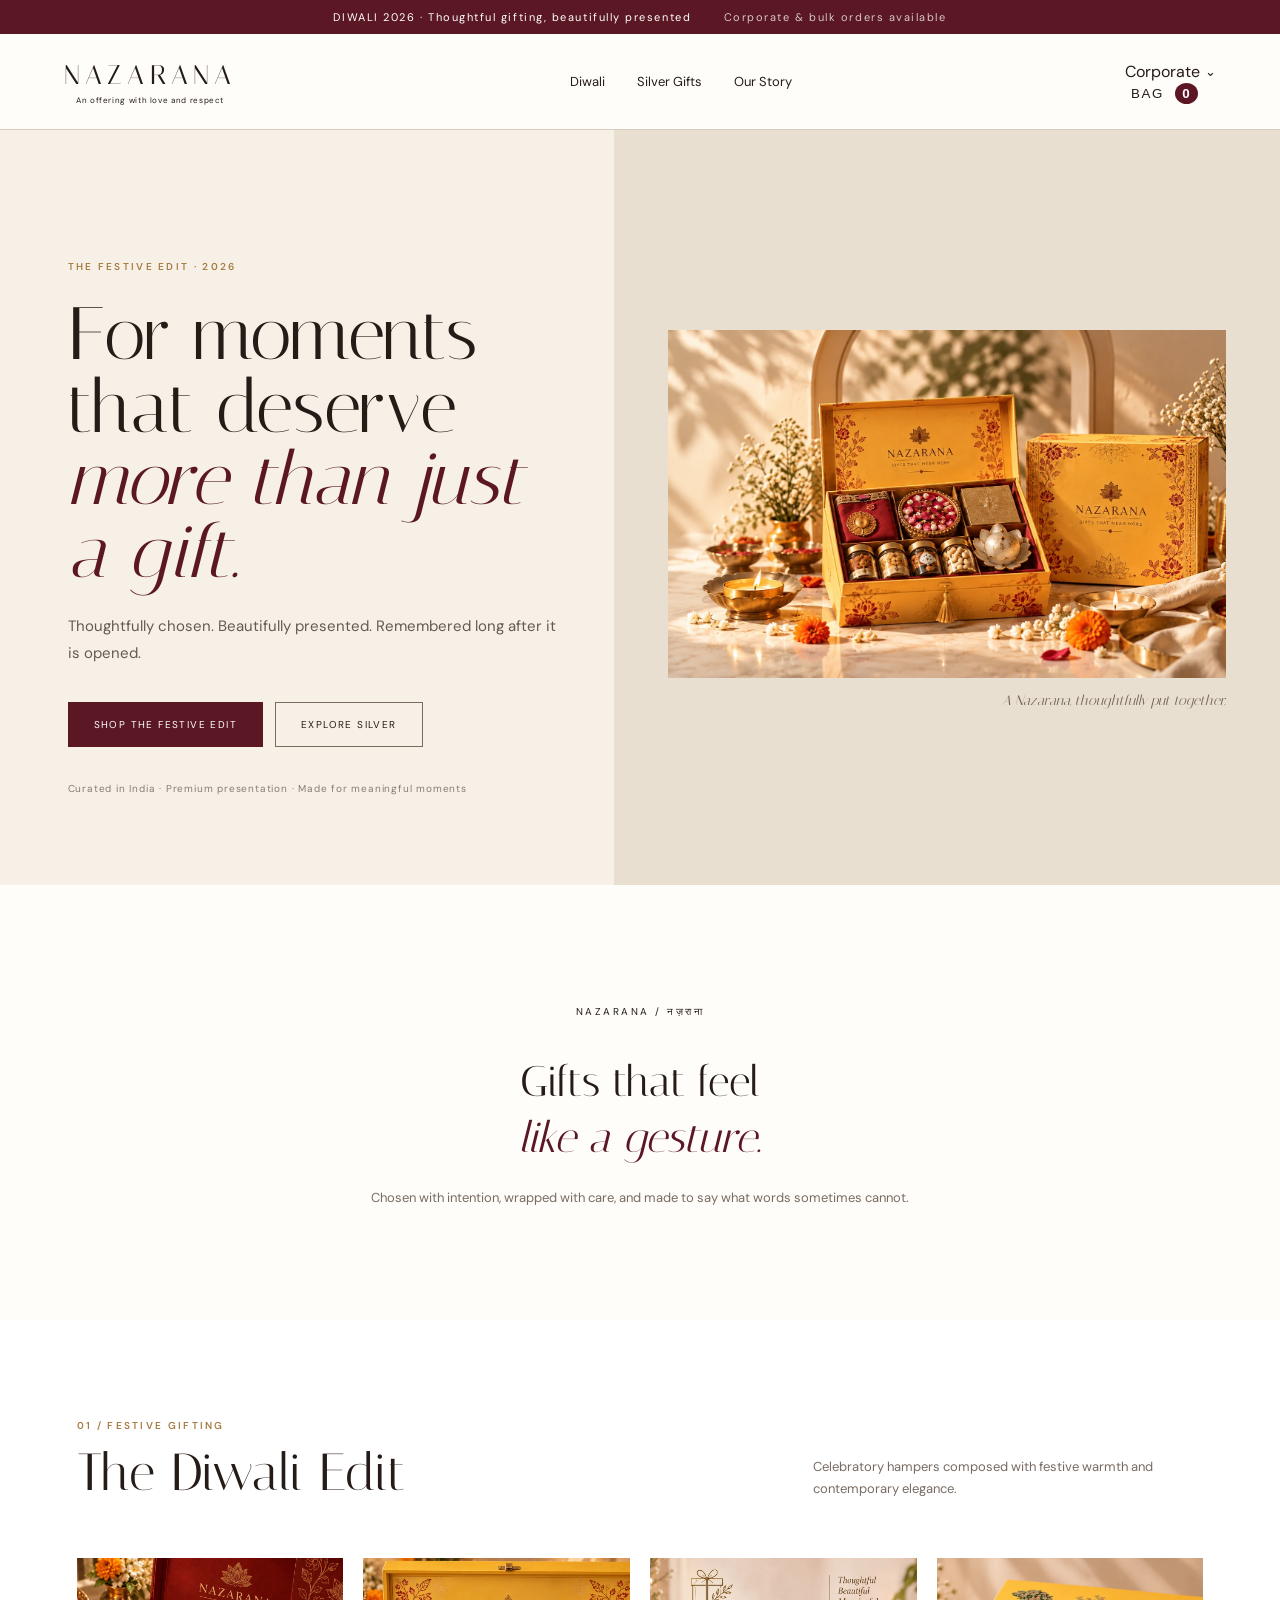
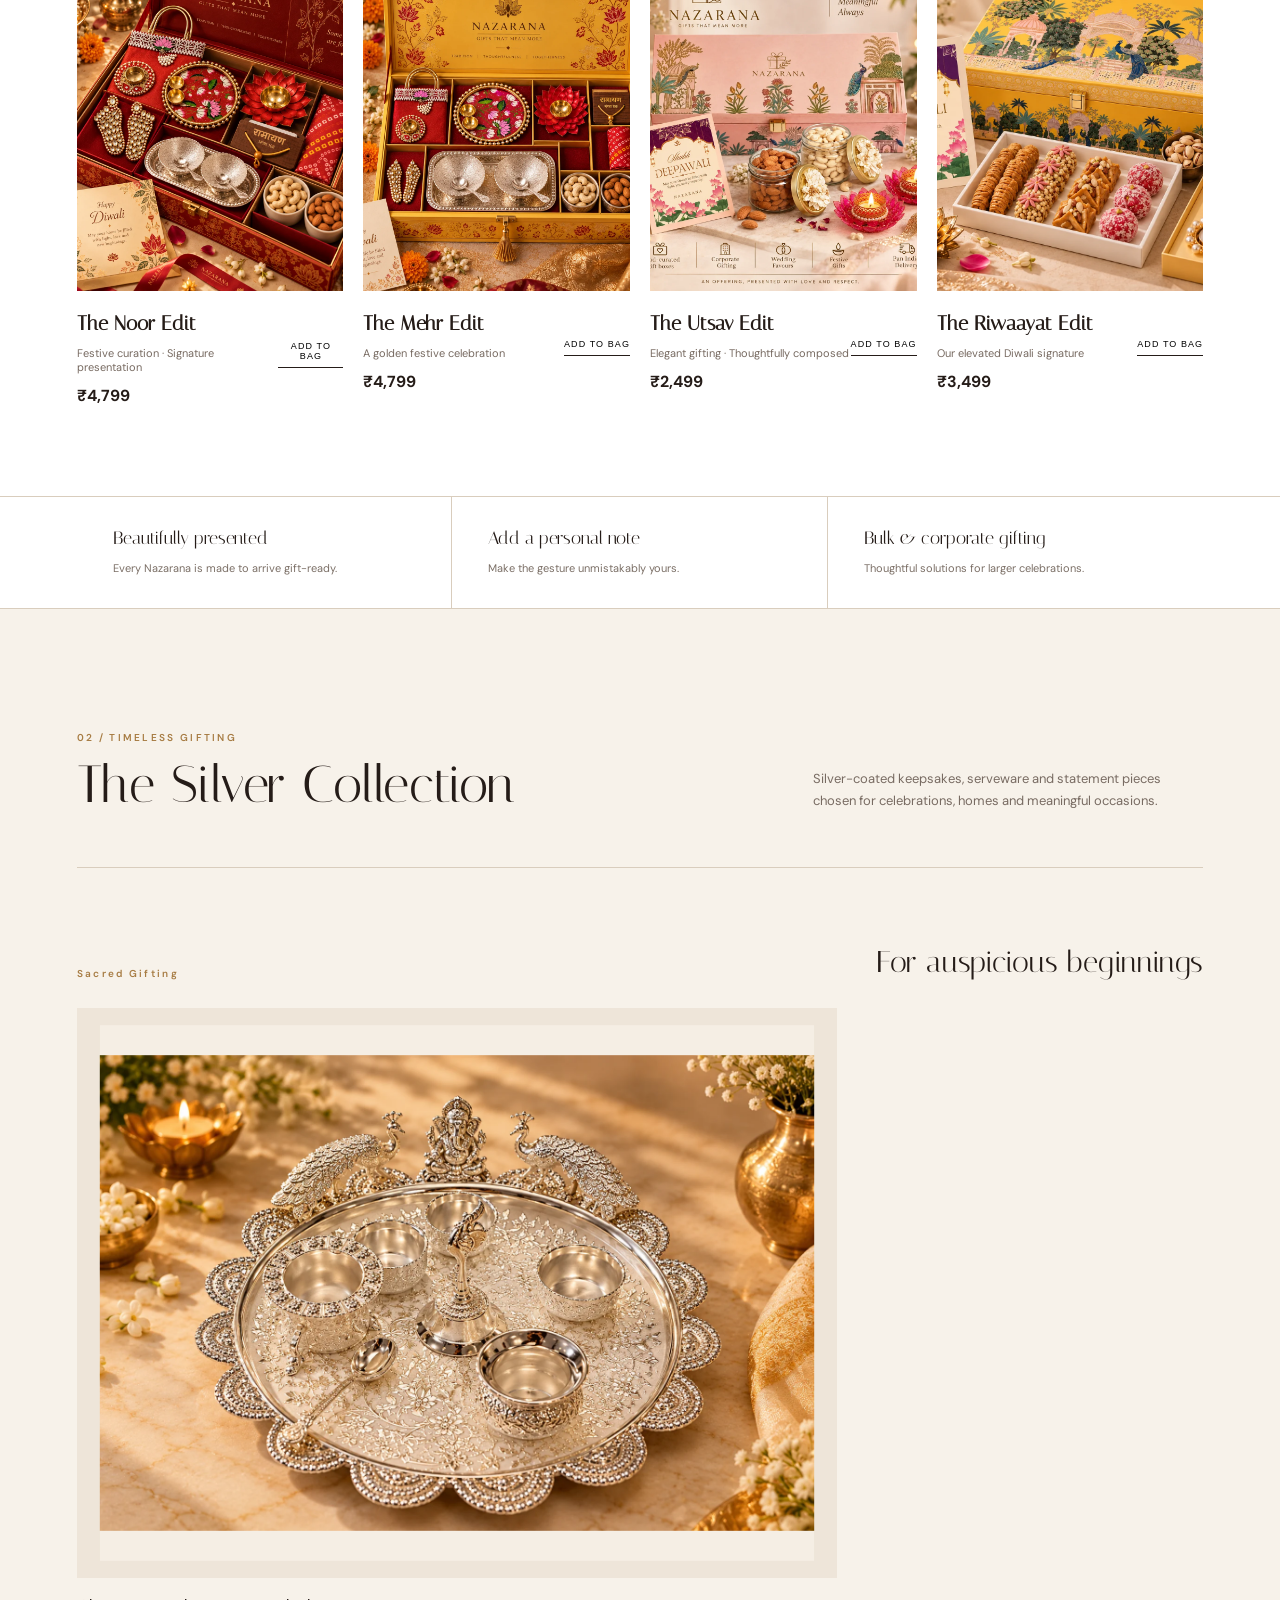
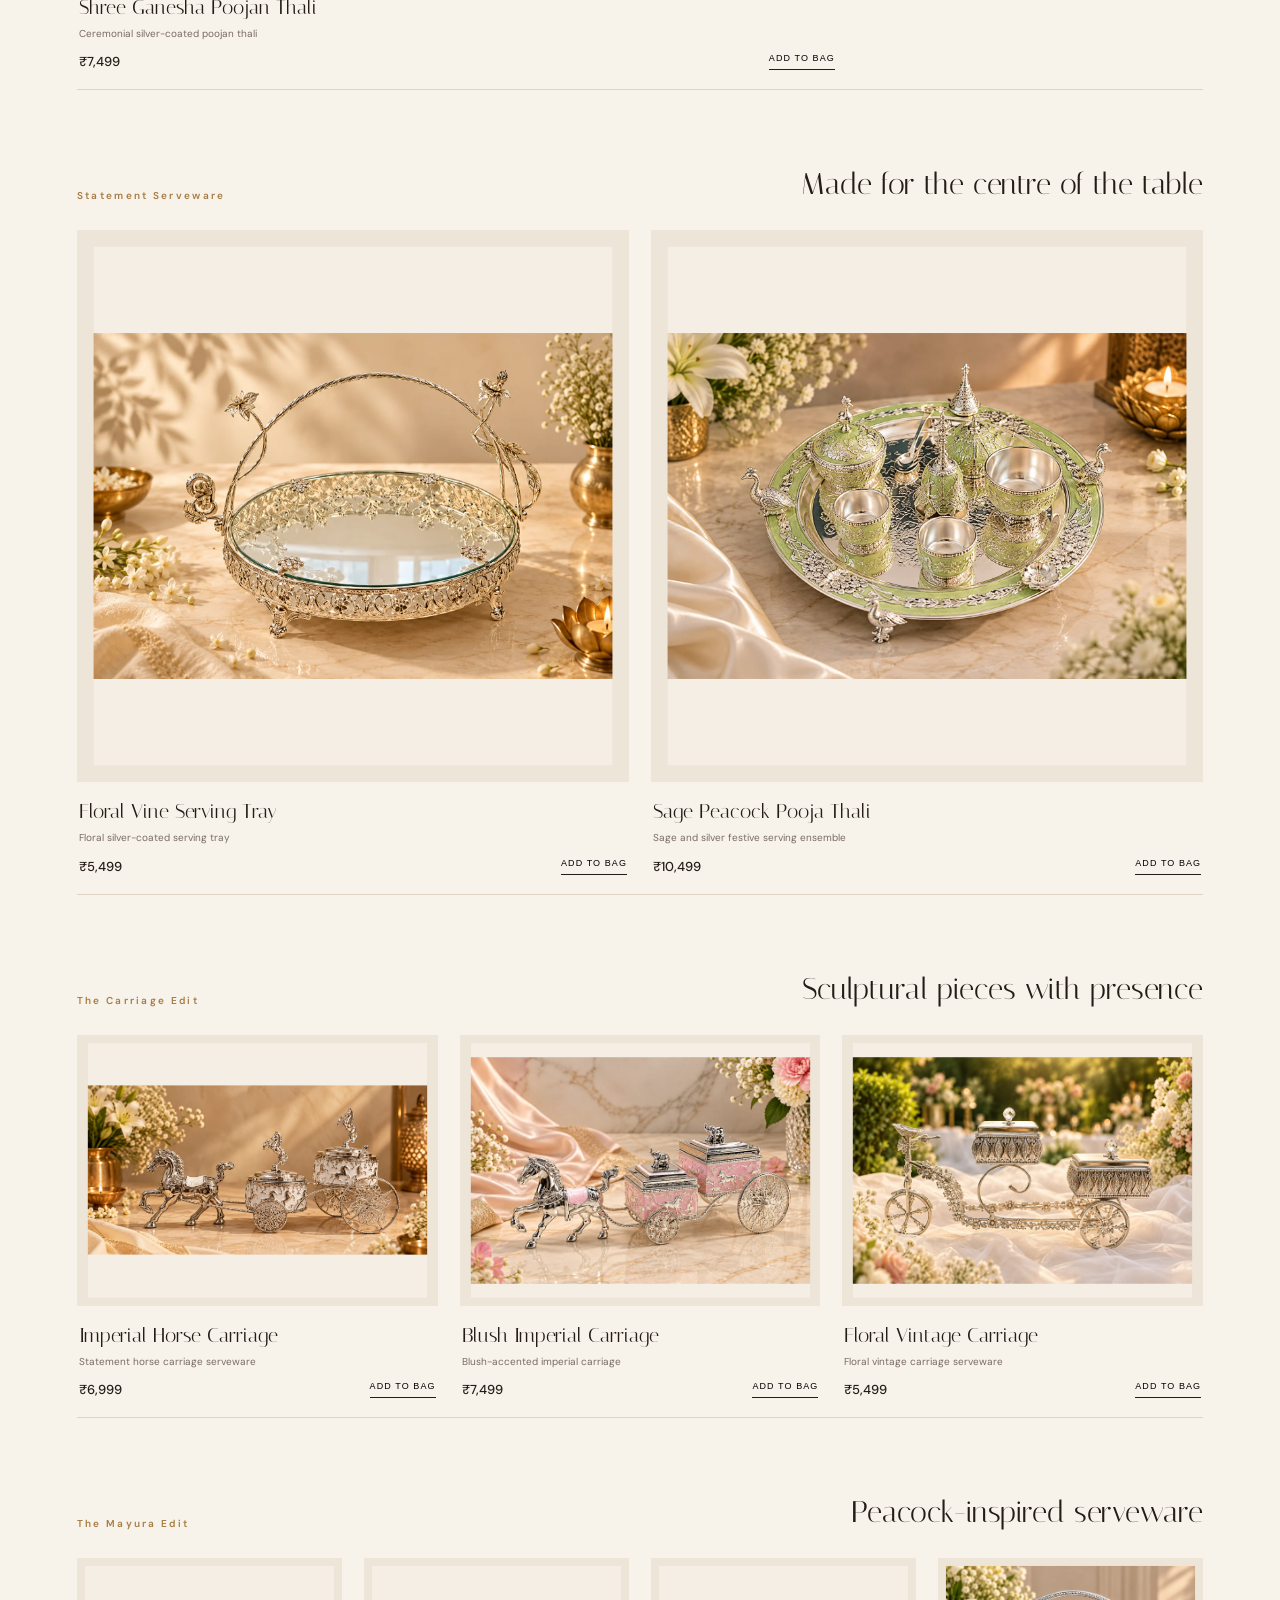
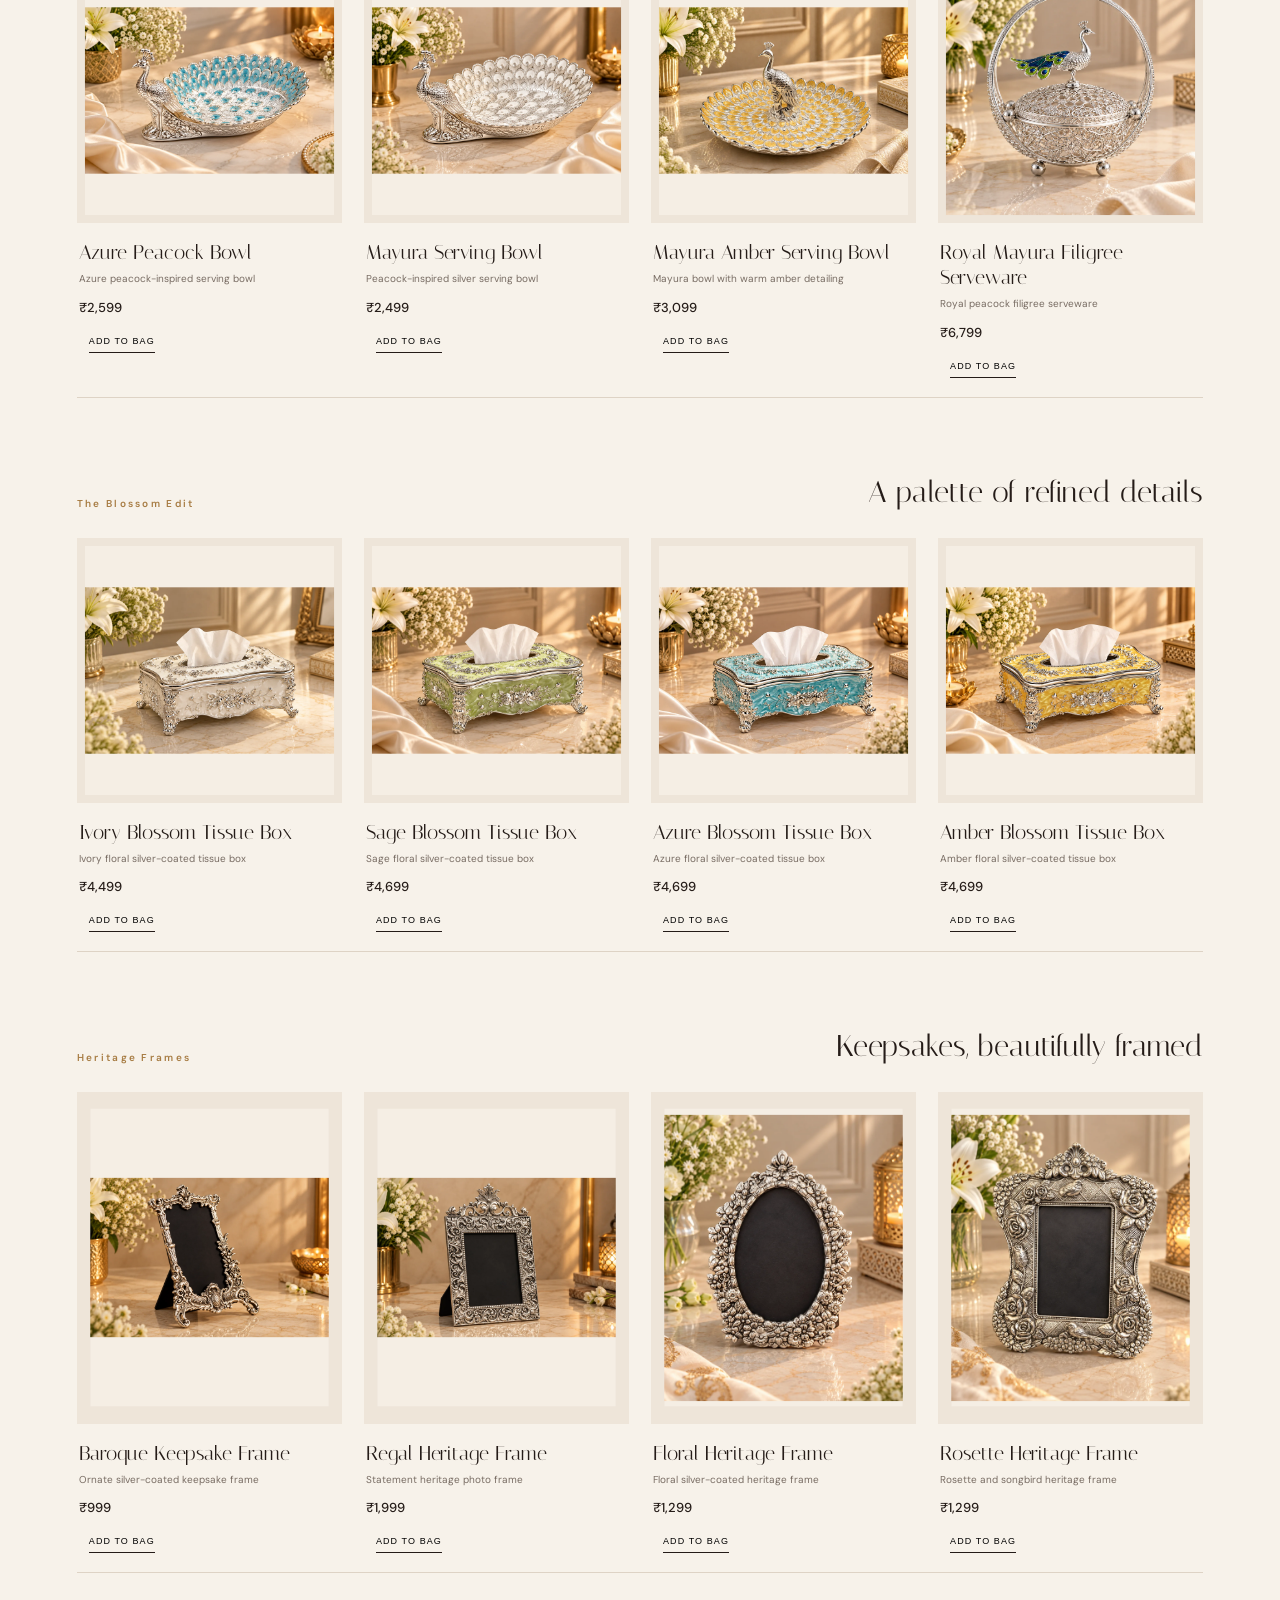
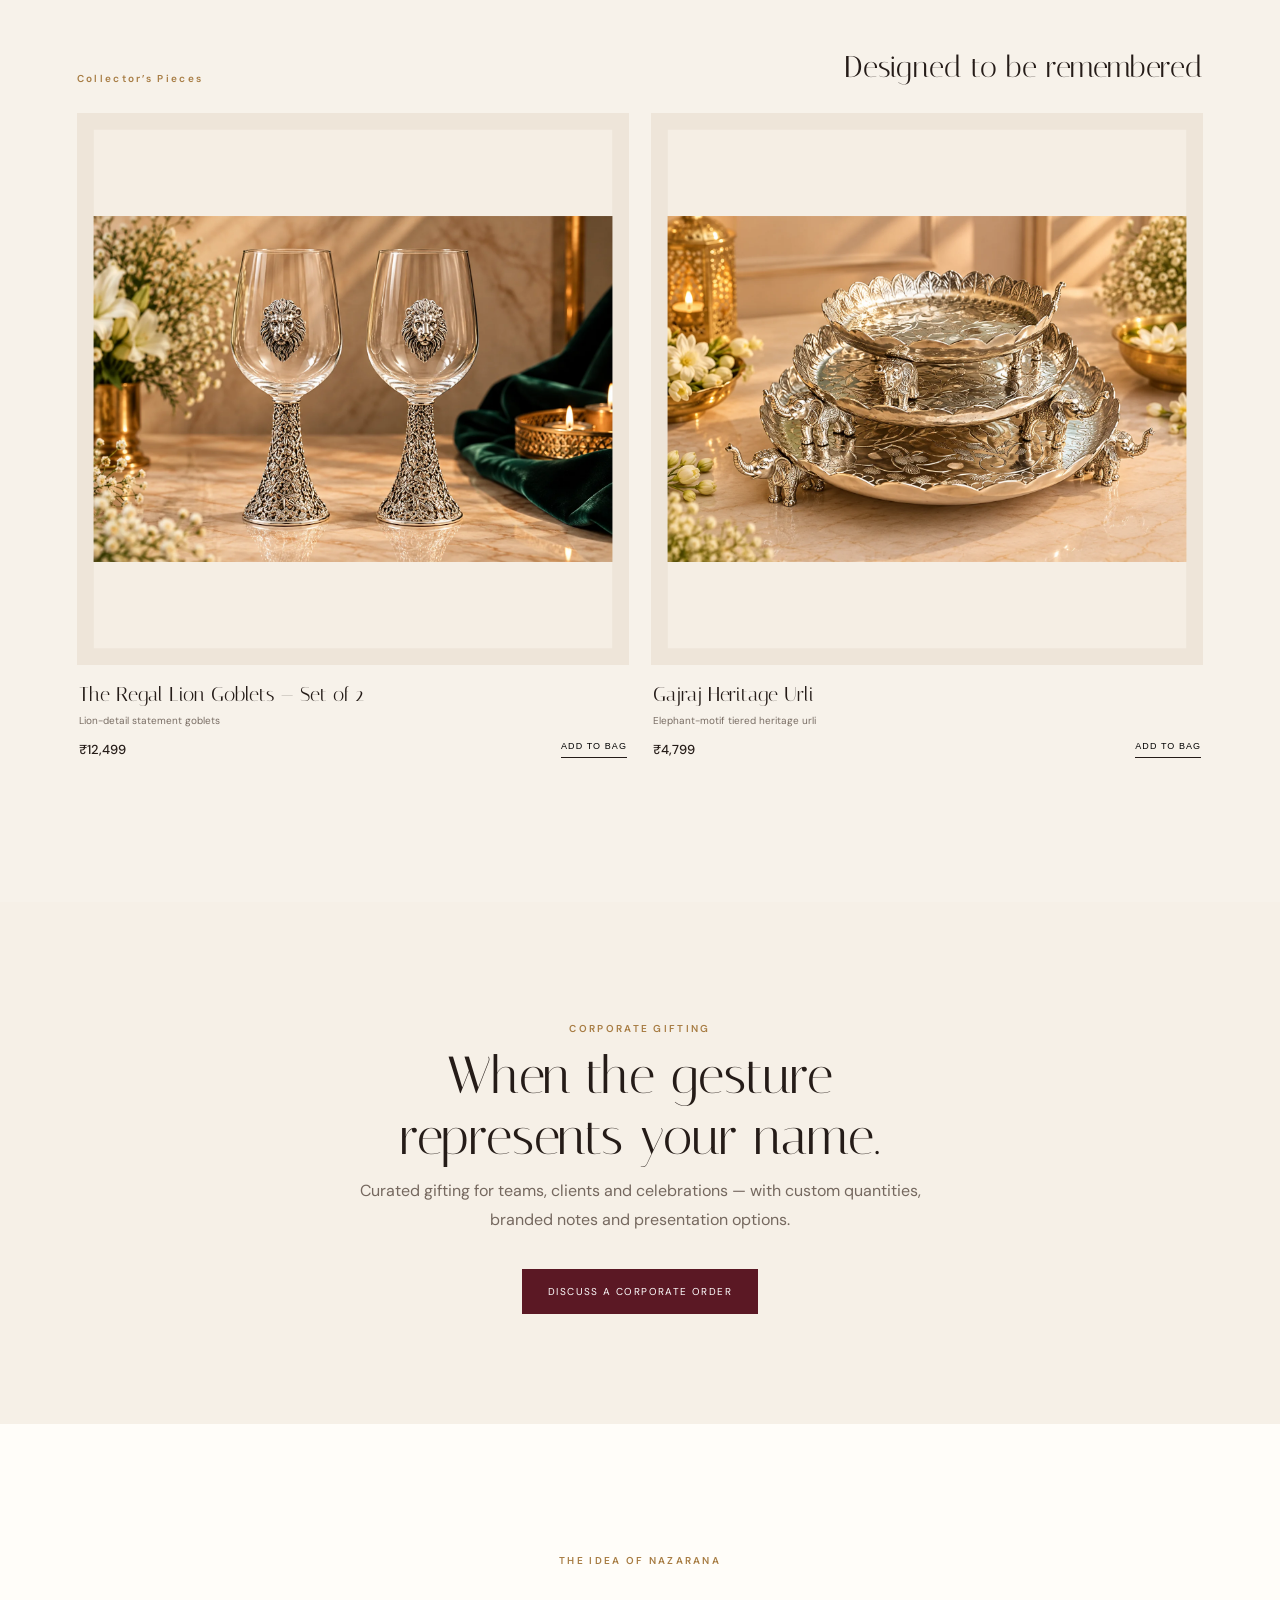
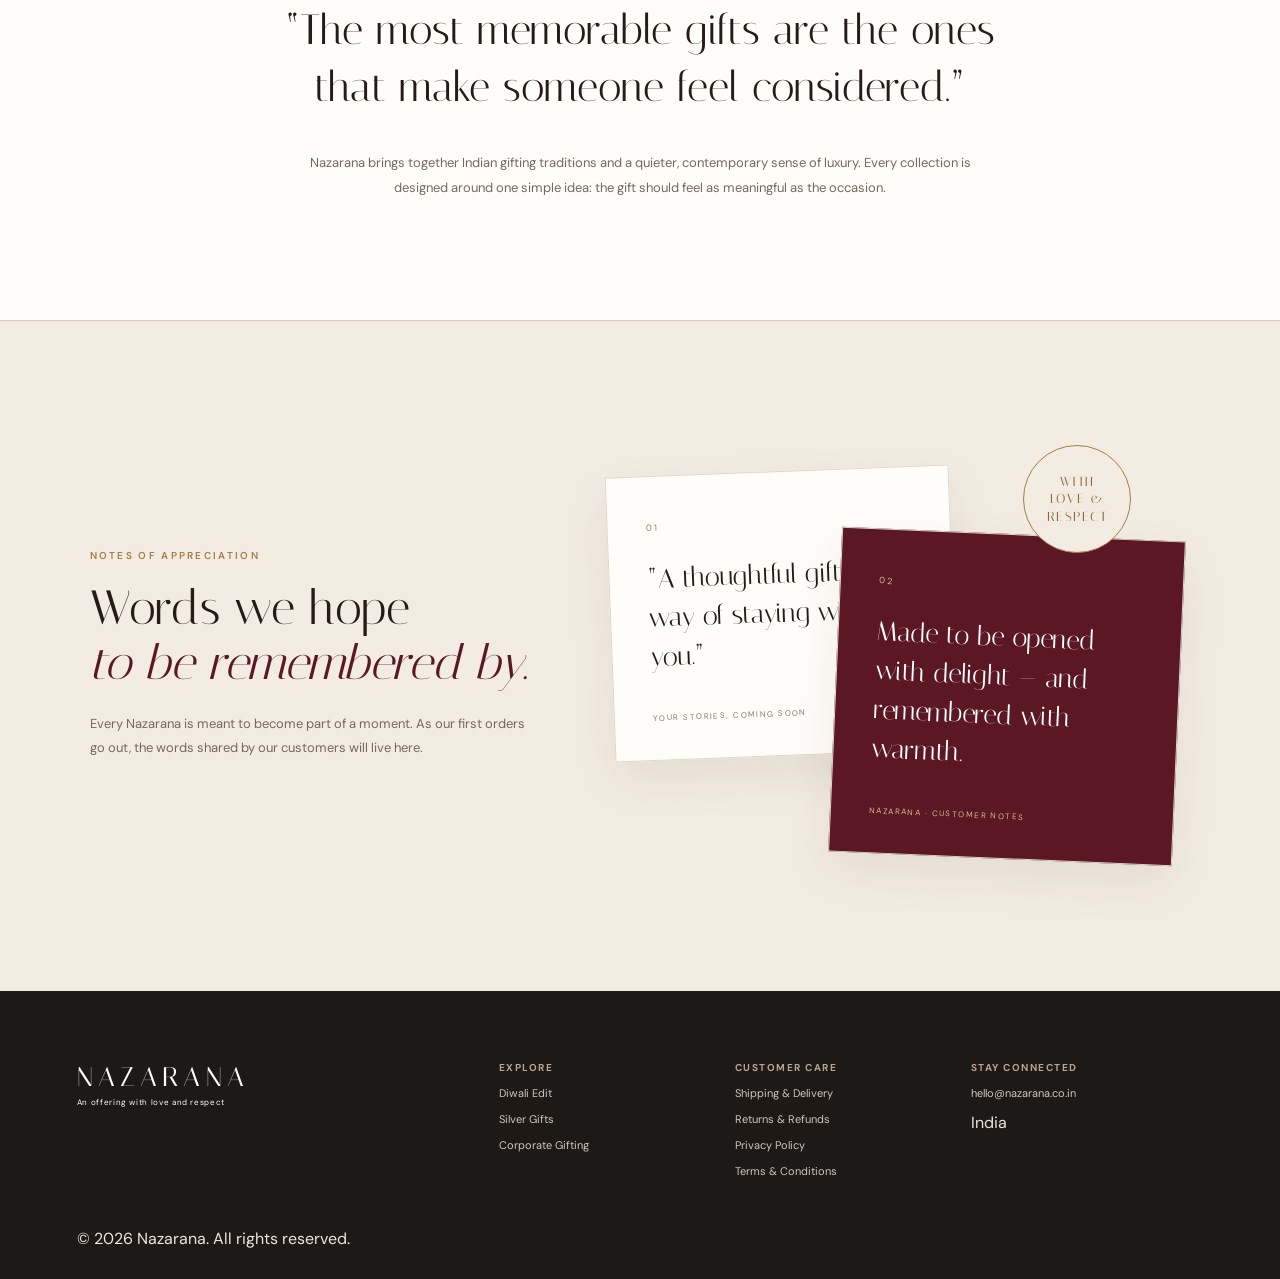
==== commit f64fcdbe: "Move corporate portal to header actions" ====
--- a/index.html
+++ b/index.html
@@ -53,6 +53,9 @@
 
 <header>
 
+
+  <!-- BRAND -->
+
   <a
     class="brand"
     href="index.html"
@@ -67,24 +70,38 @@
   </a>
 
 
+
+  <!-- MAIN SHOPPING NAVIGATION -->
+
   <nav>
 
     <a href="#diwali">
       Diwali
     </a>
 
-
     <a href="#silver">
       Silver Gifts
     </a>
 
-
-    <!-- CORPORATE DROPDOWN -->
+    <a href="#story">
+      Our Story
+    </a>
+
+  </nav>
+
+
+
+  <!-- RIGHT HEADER ACTIONS -->
+
+  <div class="header-actions">
+
+
+    <!-- CORPORATE PORTAL -->
 
     <div class="nav-dropdown">
 
       <button
-        class="nav-dropdown-trigger"
+        class="nav-dropdown-trigger corporate-login-trigger"
         type="button"
         aria-expanded="false"
         aria-haspopup="true"
@@ -101,6 +118,9 @@
 
       <div class="nav-dropdown-menu">
 
+
+        <!-- CORPORATE GIFTING -->
+
         <a href="#corporate">
 
           <span>
@@ -114,6 +134,9 @@
         </a>
 
 
+
+        <!-- HR LOGIN -->
+
         <a href="hr-login.html">
 
           <span>
@@ -127,6 +150,9 @@
         </a>
 
 
+
+        <!-- EMPLOYEE LOGIN -->
+
         <a href="corporate/employee-login.html">
 
           <span>
@@ -139,31 +165,32 @@
 
         </a>
 
+
       </div>
 
     </div>
 
 
-    <a href="#story">
-      Our Story
-    </a>
-
-  </nav>
-
-
-  <button
-    class="bag"
-    id="bagBtn"
-    type="button"
-  >
-
-    Bag
-
-    <b id="count">
-      0
-    </b>
-
-  </button>
+
+    <!-- SHOPPING BAG -->
+
+    <button
+      class="bag"
+      id="bagBtn"
+      type="button"
+    >
+
+      Bag
+
+      <b id="count">
+        0
+      </b>
+
+    </button>
+
+
+  </div>
+
 
 </header>
 
@@ -176,11 +203,15 @@
 <main>
 
 
-<!-- HERO -->
+<!-- ========================================
+     HERO
+========================================= -->
 
 <section class="hero">
 
+
   <div class="hero-copy">
+
 
     <p class="eyebrow">
       THE FESTIVE EDIT · 2026
@@ -210,6 +241,7 @@
 
 
     <div class="actions">
+
 
       <a
         class="primary"
@@ -226,6 +258,7 @@
         Explore Silver
       </a>
 
+
     </div>
 
 
@@ -237,10 +270,13 @@
 
     </p>
 
-  </div>
+
+  </div>
+
 
 
   <div class="hero-image">
+
 
     <div class="hero-frame">
 
@@ -256,15 +292,20 @@
       A Nazarana, thoughtfully put together.
     </p>
 
-  </div>
+
+  </div>
+
 
 </section>
 
 
 
-<!-- INTRO -->
+<!-- ========================================
+     INTRO
+========================================= -->
 
 <section class="intro">
+
 
   <p>
     NAZARANA / नज़राना
@@ -293,18 +334,23 @@
 
   </span>
 
+
 </section>
 
 
 
-<!-- DIWALI COLLECTION -->
+<!-- ========================================
+     DIWALI COLLECTION
+========================================= -->
 
 <section
   id="diwali"
   class="collection"
 >
 
+
   <div class="section-head">
+
 
     <div>
 
@@ -326,6 +372,7 @@
       contemporary elegance.
 
     </p>
+
 
   </div>
 
@@ -335,13 +382,17 @@
     id="products"
   ></div>
 
+
 </section>
 
 
 
-<!-- SERVICE STRIP -->
+<!-- ========================================
+     SERVICE STRIP
+========================================= -->
 
 <section class="service-strip">
+
 
   <div>
 
@@ -384,18 +435,23 @@
 
   </div>
 
+
 </section>
 
 
 
-<!-- SILVER COLLECTION -->
+<!-- ========================================
+     SILVER COLLECTION
+========================================= -->
 
 <section
   class="silver-collection"
   id="silver"
 >
 
+
   <div class="section-head">
+
 
     <div>
 
@@ -419,6 +475,7 @@
 
     </p>
 
+
   </div>
 
 
@@ -427,16 +484,20 @@
     id="silverProducts"
   ></div>
 
+
 </section>
 
 
 
-<!-- CORPORATE GIFTING -->
+<!-- ========================================
+     CORPORATE GIFTING
+========================================= -->
 
 <section
   class="corporate"
   id="corporate"
 >
+
 
   <p class="eyebrow">
     CORPORATE GIFTING
@@ -472,17 +533,21 @@
     Discuss a corporate order
   </a>
 
+
 </section>
 
 
 
-<!-- STORY -->
+<!-- ========================================
+     STORY
+========================================= -->
 
 <section
   class="story"
   id="story"
 >
 
+
   <p class="eyebrow">
     THE IDEA OF NAZARANA
   </p>
@@ -511,18 +576,23 @@
 
   </p>
 
+
 </section>
 
 
 
-<!-- TESTIMONIALS -->
+<!-- ========================================
+     TESTIMONIALS
+========================================= -->
 
 <section
   class="testimonials"
   id="testimonials"
 >
 
+
   <div class="testimonial-title">
+
 
     <p class="eyebrow">
       NOTES OF APPRECIATION
@@ -553,52 +623,64 @@
 
     </p>
 
-  </div>
+
+  </div>
+
 
 
   <div class="testimonial-notes">
 
 
     <article class="note-card note-one">
+
 
       <span>
         01
       </span>
 
+
       <blockquote>
 
         “A thoughtful gift has
         a way of staying with you.”
 
       </blockquote>
+
 
       <small>
         YOUR STORIES, COMING SOON
       </small>
 
+
     </article>
 
 
+
     <article class="note-card note-two">
+
 
       <span>
         02
       </span>
 
+
       <blockquote>
 
         Made to be opened with delight —
         and remembered with warmth.
 
       </blockquote>
+
 
       <small>
         NAZARANA · CUSTOMER NOTES
       </small>
 
+
     </article>
 
 
+
     <div class="note-seal">
 
       WITH
@@ -613,7 +695,9 @@
 
     </div>
 
-  </div>
+
+  </div>
+
 
 </section>
 
@@ -714,12 +798,13 @@
 
   </div>
 
+
 </footer>
 
 
 
 <!-- ========================================
-     SHOPPING BAG
+     SHOPPING BAG DRAWER
 ========================================= -->
 
 <div
@@ -727,11 +812,14 @@
   id="drawer"
 >
 
+
   <div class="drawer-head">
+
 
     <h2>
       Your Bag
     </h2>
+
 
     <button
       id="close"
@@ -741,13 +829,17 @@
       ×
     </button>
 
-  </div>
+
+  </div>
+
 
 
   <div id="cart"></div>
 
 
+
   <div class="drawer-foot">
+
 
     <div>
 
@@ -760,6 +852,7 @@
       </strong>
 
     </div>
+
 
 
     <button
@@ -771,13 +864,17 @@
     </button>
 
 
+
     <small>
       Secure &amp; encrypted checkout.
     </small>
 
-  </div>
+
+  </div>
+
 
 </div>
+
 
 
 <div
--- a/styles.css
+++ b/styles.css
@@ -34,3 +34,197 @@
 @media(max-width:520px){.silver-group.pair .silver-row,.silver-group.wide .silver-row,.silver-group.four .silver-row,.silver-group.portrait .silver-row{grid-template-columns:1fr}.silver-group.portrait .silver-media{aspect-ratio:4/5}.silver-info{display:flex!important}.silver-group.single .silver-row{max-width:none}}
 
 .product-link{display:block;color:inherit;text-decoration:none}.product-page,.cart-page,.success-page{padding:70px 6vw 100px}.back-link{color:#6f1d2b;text-decoration:none;font-size:12px;letter-spacing:.12em;text-transform:uppercase}.product-detail{display:grid;grid-template-columns:minmax(0,1.25fr) minmax(320px,.75fr);gap:7vw;align-items:start;margin-top:35px}.product-main{background:#f2eadf;overflow:hidden;padding:18px}.product-main img{width:100%;height:min(68vh,720px);object-fit:contain;display:block;transition:transform .7s ease}.product-main:hover img{transform:scale(1.12)}.zoom-note{text-align:center;font-size:10px;letter-spacing:.12em;text-transform:uppercase;color:#887c70}.product-copy{position:sticky;top:130px;padding:30px 0}.product-copy h1,.cart-page h1,.success-page h1{font-family:Georgia,serif;font-weight:400;font-size:clamp(34px,4vw,58px);line-height:1.05}.product-price{font-size:20px;margin:22px 0}.product-desc{font-family:Georgia,serif;font-size:19px;line-height:1.6;color:#51483f}.product-meta{border-top:1px solid #d9cdbf;border-bottom:1px solid #d9cdbf;margin:28px 0;padding:12px 0;font-size:13px;line-height:1.6}.product-add{width:100%;border:0;cursor:pointer}.cart-link{display:block;text-align:center;margin-top:12px}.cart-layout{display:grid;grid-template-columns:1.2fr .8fr;gap:7vw;margin-top:35px}.cart-row{display:grid;grid-template-columns:180px 1fr;gap:25px;padding:22px 0;border-bottom:1px solid #ddd0c0}.cart-row img{width:180px;height:140px;object-fit:contain;background:#f1e9de}.cart-row h3{font-family:Georgia,serif;font-weight:400;font-size:22px}.cart-row button{background:none;border:0;border-bottom:1px solid #333;padding:0;cursor:pointer}.checkout-panel{background:#f3ece2;padding:32px;align-self:start}.checkout-panel h2{font-family:Georgia,serif;font-weight:400;font-size:30px}.summary-line{display:flex;justify-content:space-between;gap:20px;padding:10px 0;font-size:13px}.total-line{font-size:18px}.checkout-panel input,.checkout-panel textarea{width:100%;box-sizing:border-box;border:1px solid #cfc1b1;background:#fffaf5;padding:13px 14px;margin:6px 0;font:inherit}.checkout-panel textarea{min-height:80px;resize:vertical}.field-row{display:grid;grid-template-columns:1fr 1fr;gap:8px}.checkout-full{width:100%;border:0;margin-top:10px;cursor:pointer}.secure-note,#payStatus{font-size:11px;color:#74695e;line-height:1.5}.success-page{max-width:760px;margin:auto;text-align:center;padding-top:14vh}.success-page p{line-height:1.7}.order-ref{margin:30px 0}.empty-cart{padding:70px 0}.bag{text-decoration:none;color:inherit}@media(max-width:800px){.product-detail,.cart-layout{grid-template-columns:1fr}.product-copy{position:static}.product-main img{height:auto}.cart-row{grid-template-columns:110px 1fr}.cart-row img{width:110px;height:100px}.field-row{grid-template-columns:1fr}}
+
+
+/* =========================================
+   NAZARANA CORPORATE NAVIGATION DROPDOWN
+========================================= */
+
+.nav-dropdown {
+  position: relative;
+  display: flex;
+  align-items: center;
+}
+
+.nav-dropdown-trigger {
+  appearance: none;
+  -webkit-appearance: none;
+  border: 0;
+  background: transparent;
+  color: inherit;
+  font: inherit;
+  cursor: pointer;
+
+  display: flex;
+  align-items: center;
+  gap: 5px;
+
+  padding: 0;
+}
+
+.nav-arrow {
+  display: inline-block;
+  font-size: 13px;
+  line-height: 1;
+  transition: transform 0.2s ease;
+}
+
+
+/* Dropdown panel */
+
+.nav-dropdown-menu {
+  position: absolute;
+
+  top: calc(100% + 18px);
+  left: 50%;
+
+  width: 285px;
+  padding: 8px;
+
+  background: #fffdf9;
+
+  border:
+    1px solid rgba(80, 55, 45, 0.14);
+
+  box-shadow:
+    0 18px 45px rgba(45, 27, 20, 0.10);
+
+  opacity: 0;
+  visibility: hidden;
+  pointer-events: none;
+
+  transform:
+    translateX(-50%)
+    translateY(7px);
+
+  transition:
+    opacity 0.2s ease,
+    transform 0.2s ease,
+    visibility 0.2s ease;
+
+  z-index: 1000;
+}
+
+
+/* Invisible hover bridge */
+
+.nav-dropdown-menu::before {
+  content: "";
+
+  position: absolute;
+
+  left: 0;
+  right: 0;
+  top: -20px;
+
+  height: 20px;
+}
+
+
+/* Dropdown links */
+
+.nav-dropdown-menu a {
+  display: block;
+
+  padding: 14px 15px;
+
+  text-decoration: none;
+  color: #241c18;
+
+  border-bottom:
+    1px solid rgba(80, 55, 45, 0.09);
+}
+
+.nav-dropdown-menu a:last-child {
+  border-bottom: 0;
+}
+
+.nav-dropdown-menu a:hover {
+  background: #f7f3ec;
+}
+
+
+/* Main dropdown titles */
+
+.nav-dropdown-menu span {
+  display: block;
+
+  margin-bottom: 5px;
+
+  font-size: 11px;
+  letter-spacing: 1.2px;
+  text-transform: uppercase;
+
+  color: #241c18;
+}
+
+
+/* Supporting descriptions */
+
+.nav-dropdown-menu small {
+  display: block;
+
+  font-size: 10px;
+  line-height: 1.45;
+
+  letter-spacing: 0;
+  text-transform: none;
+
+  color: #81746b;
+}
+
+
+/* Open on desktop hover,
+   keyboard focus or JS click */
+
+.nav-dropdown:hover
+.nav-dropdown-menu,
+
+.nav-dropdown:focus-within
+.nav-dropdown-menu,
+
+.nav-dropdown.open
+.nav-dropdown-menu {
+
+  opacity: 1;
+  visibility: visible;
+  pointer-events: auto;
+
+  transform:
+    translateX(-50%)
+    translateY(0);
+}
+
+
+/* Arrow animation */
+
+.nav-dropdown:hover
+.nav-arrow,
+
+.nav-dropdown:focus-within
+.nav-arrow,
+
+.nav-dropdown.open
+.nav-arrow {
+
+  transform: rotate(180deg);
+}
+
+
+/* =========================================
+   TABLET / MOBILE
+========================================= */
+
+@media (max-width: 800px) {
+
+  .nav-dropdown {
+    position: relative;
+  }
+
+  .nav-dropdown-menu {
+    top: calc(100% + 12px);
+
+    width: min(285px, 88vw);
+  }
+
+}
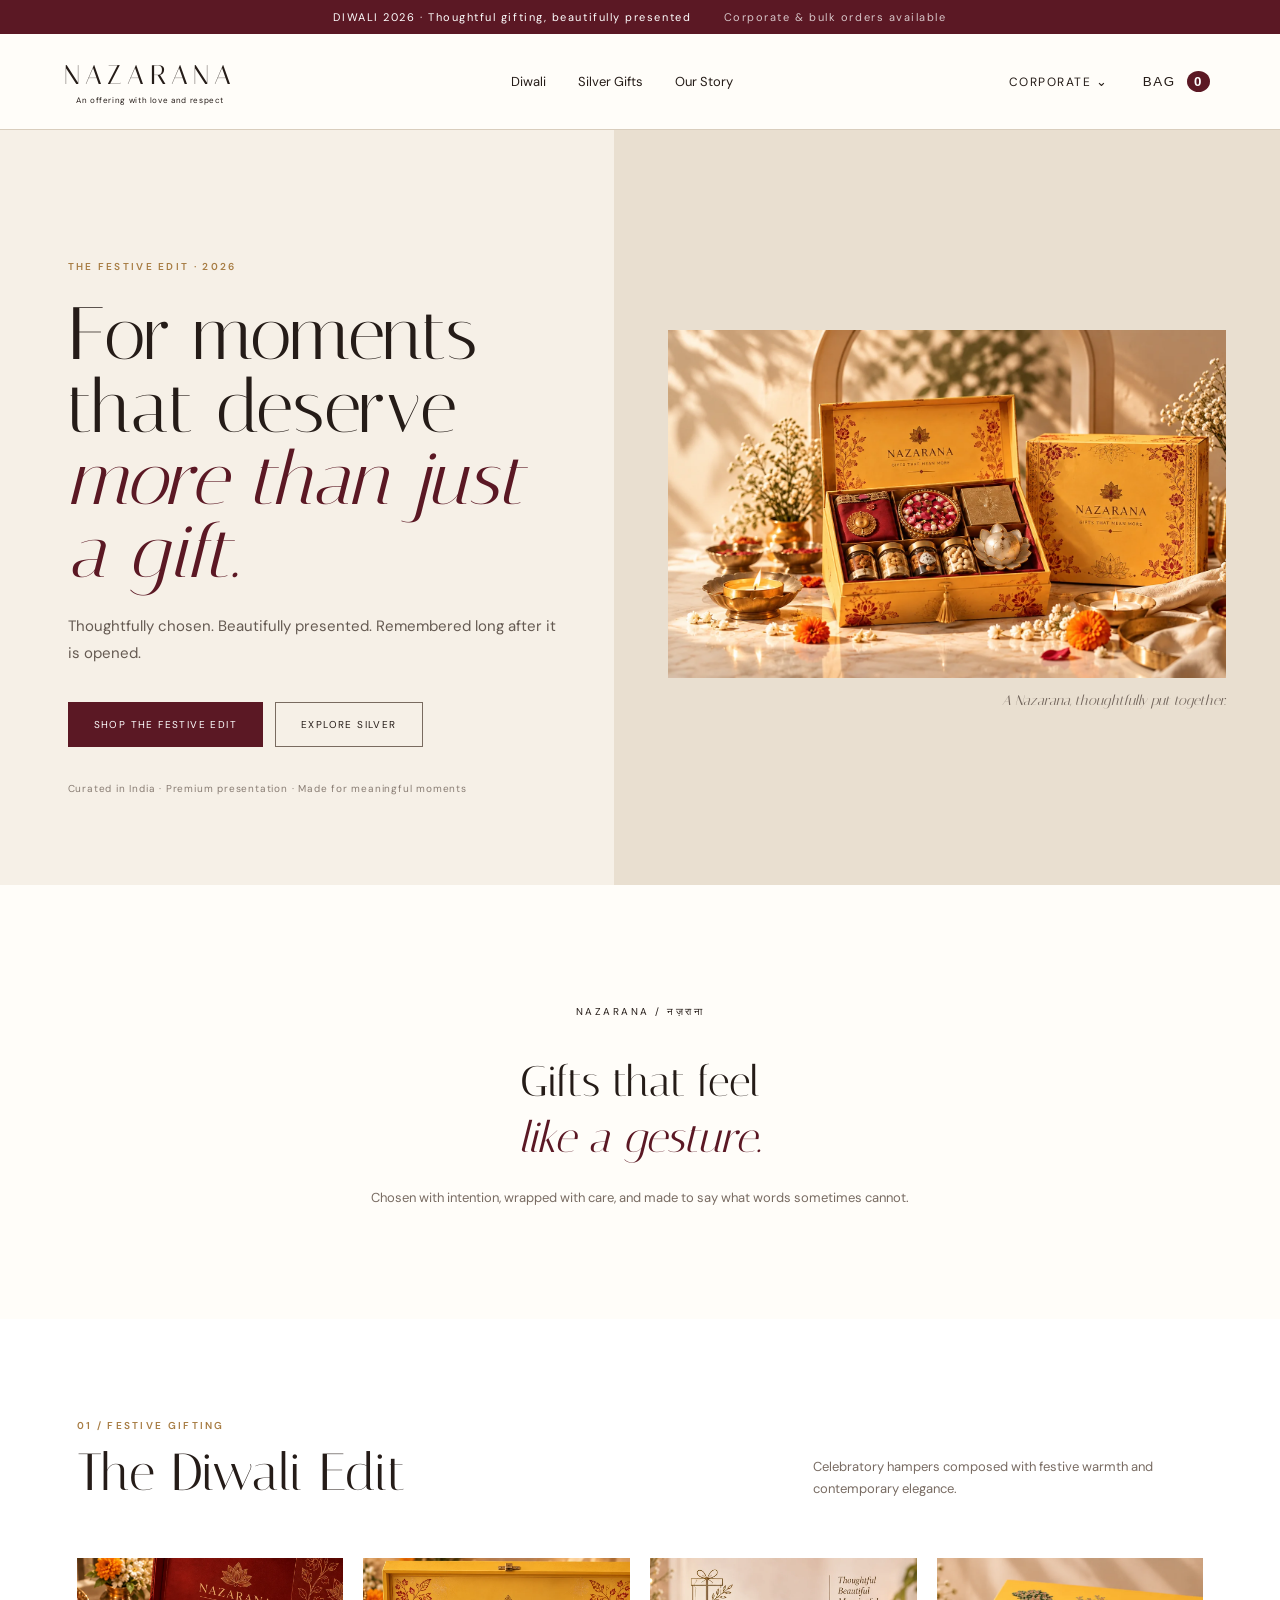
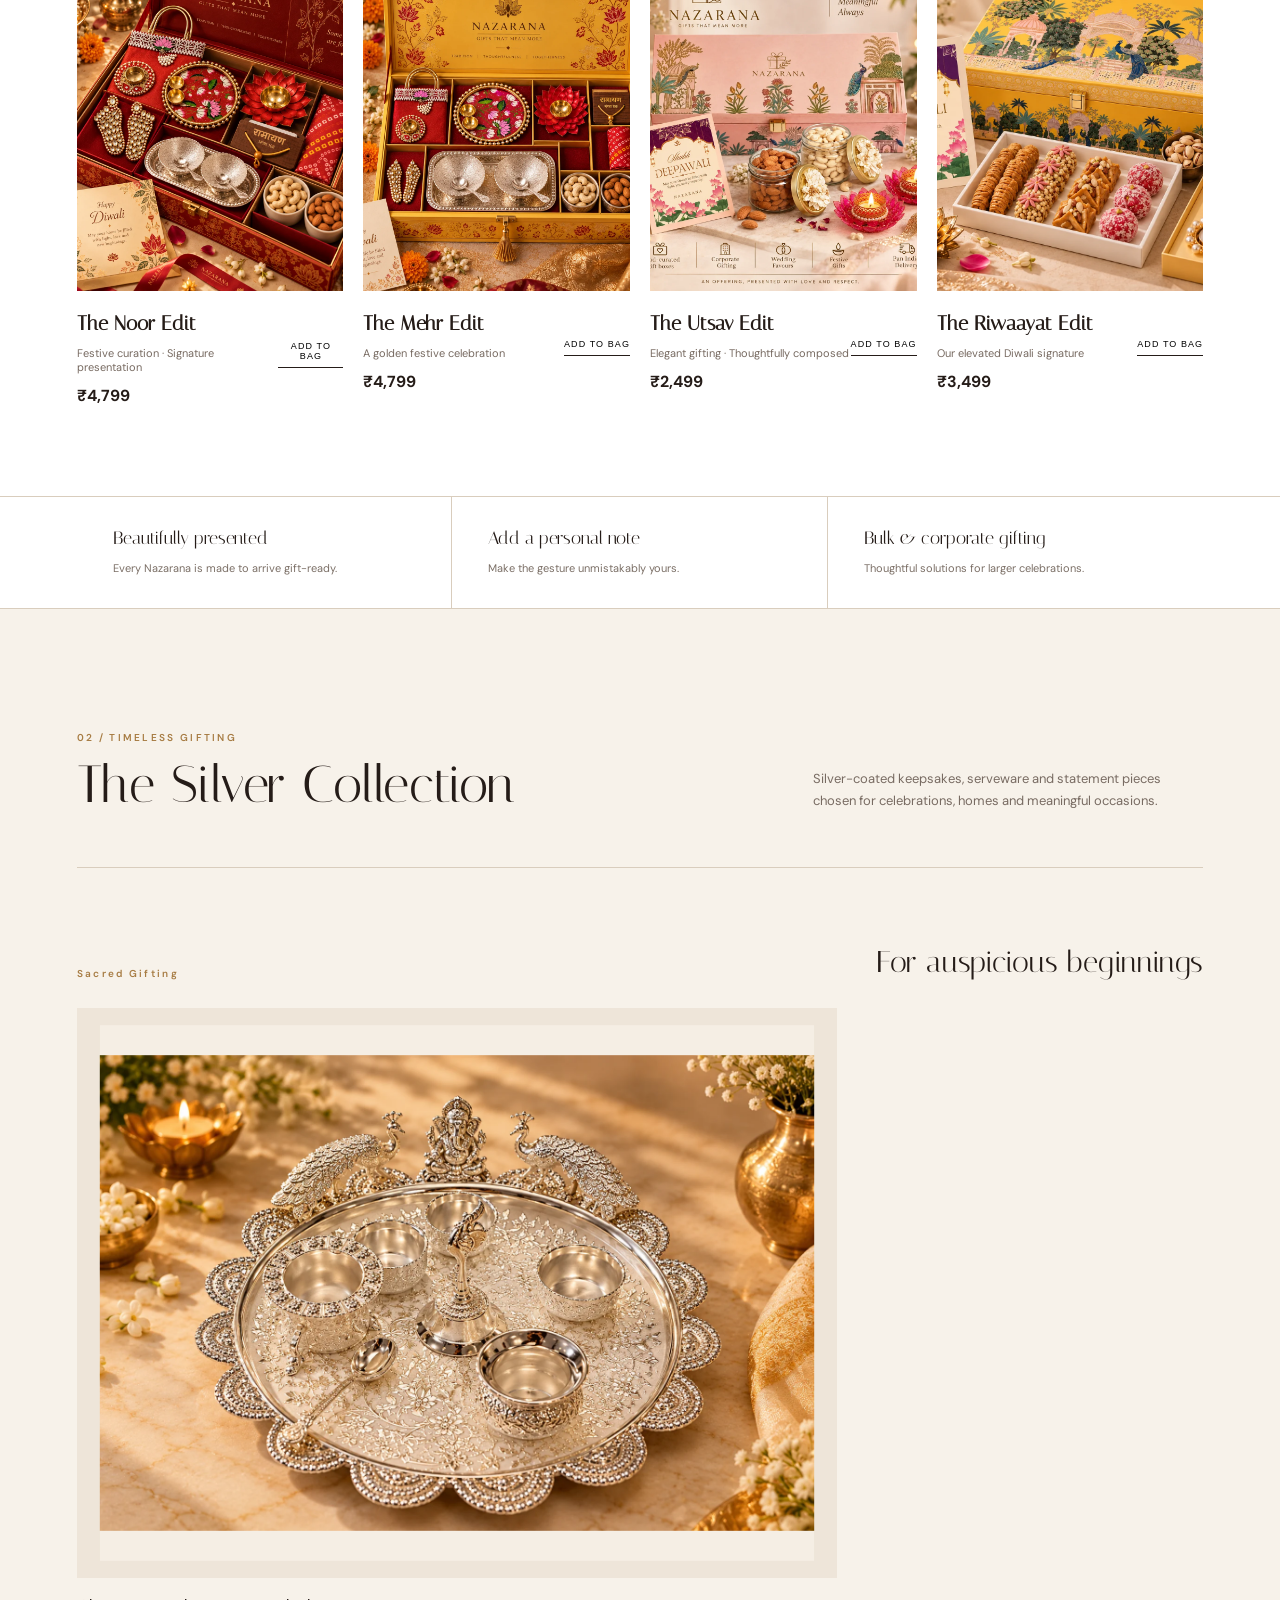
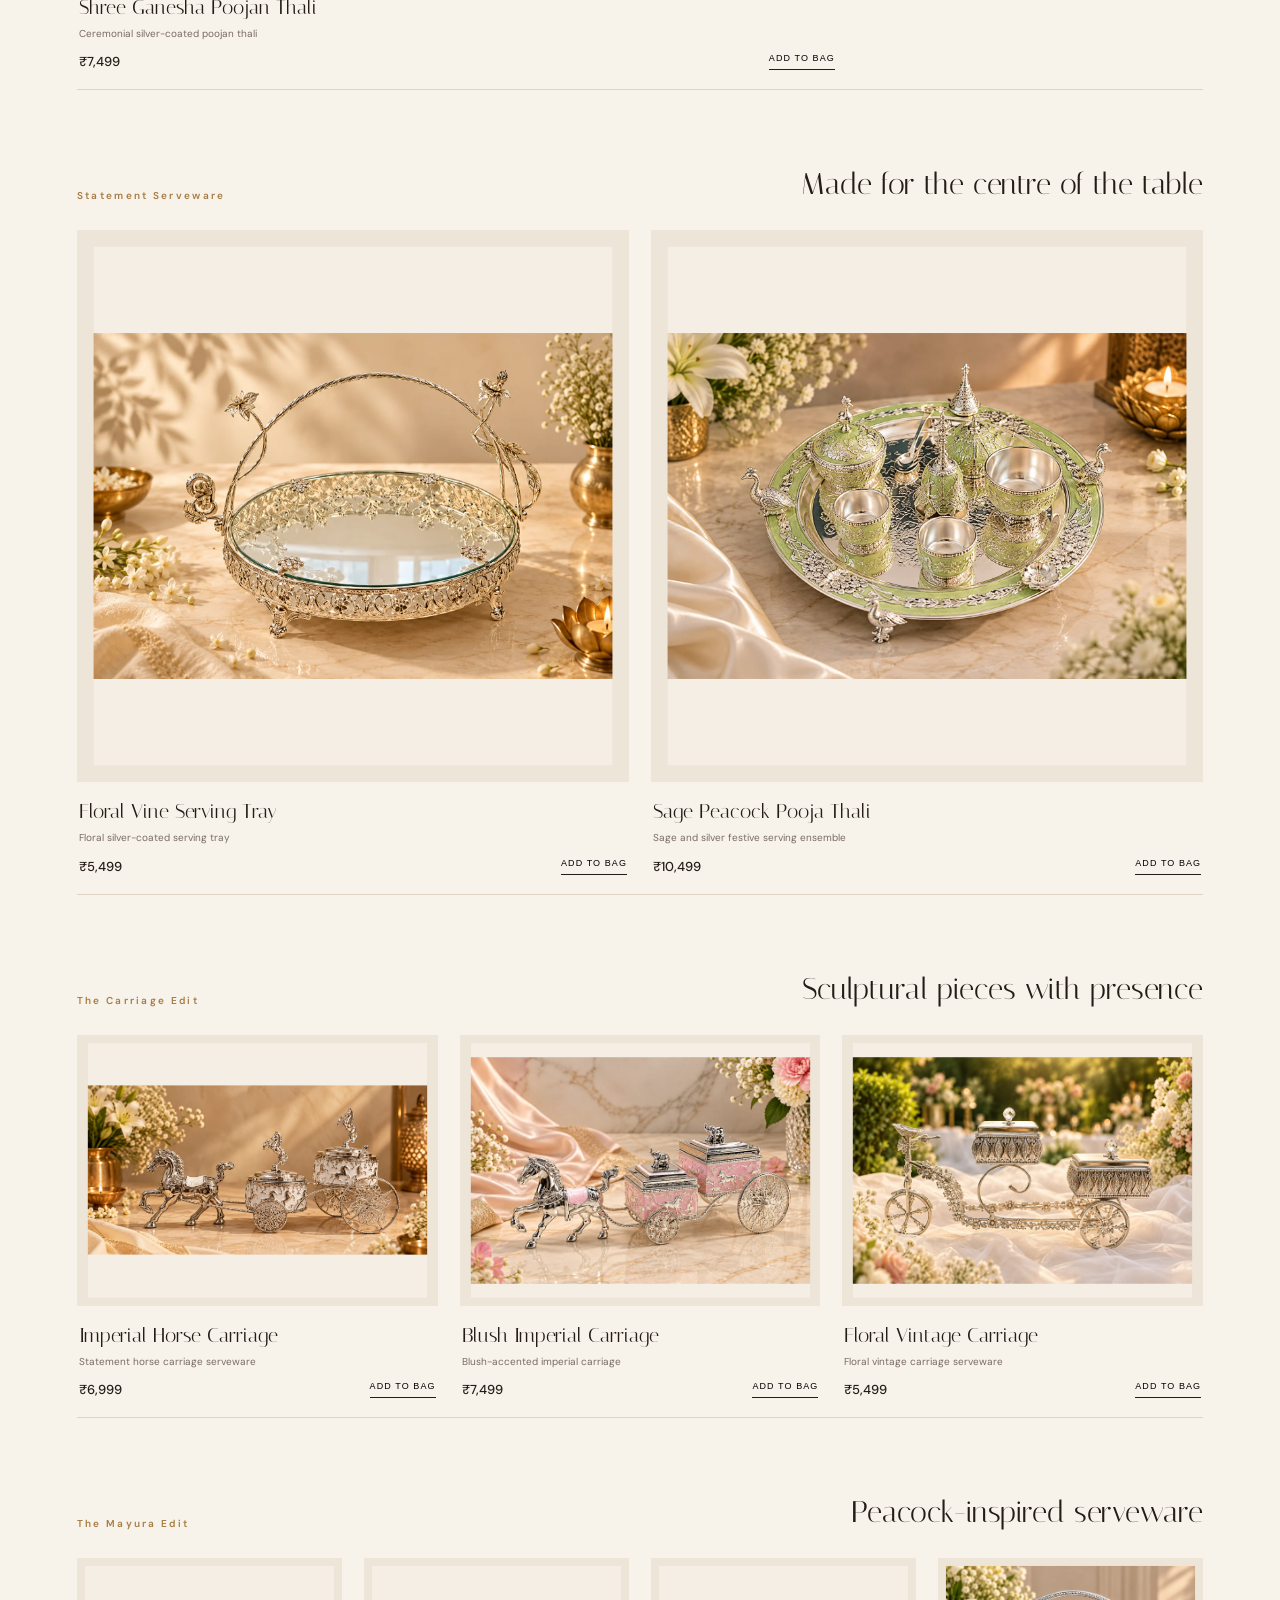
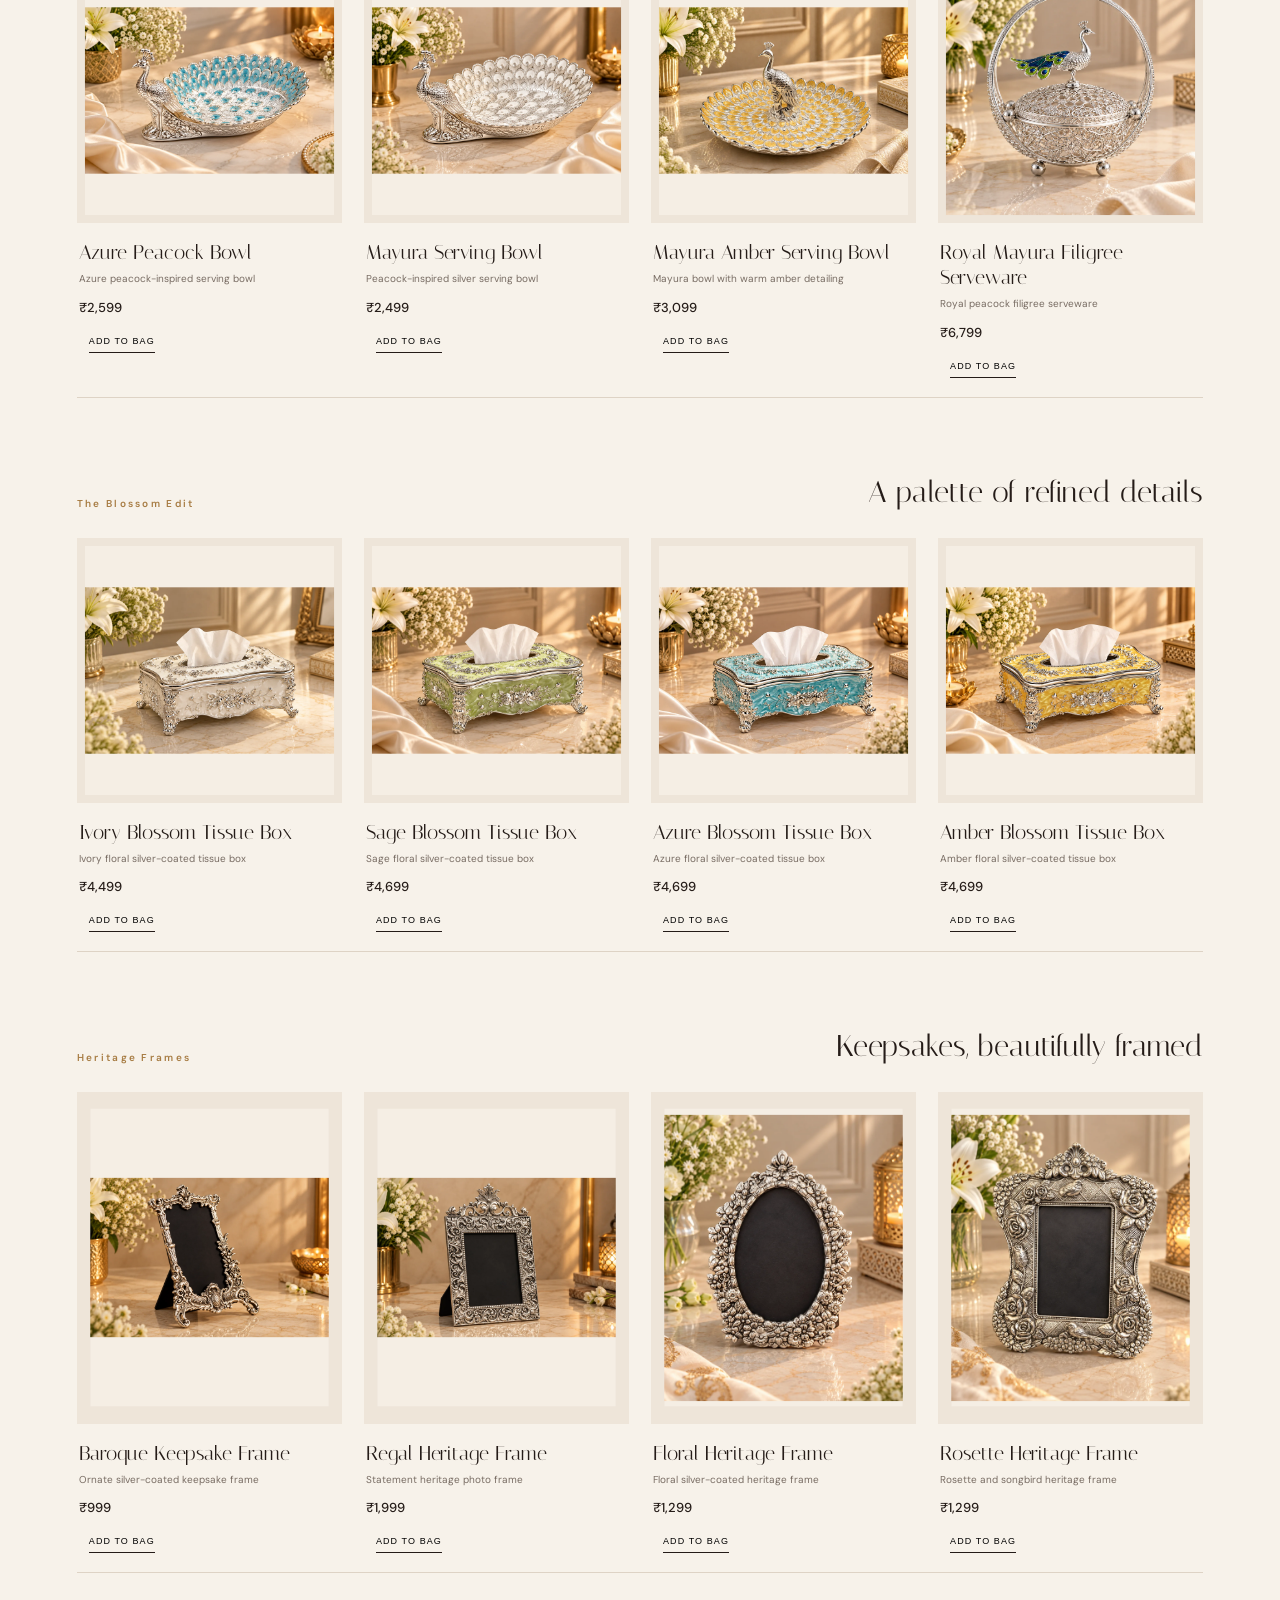
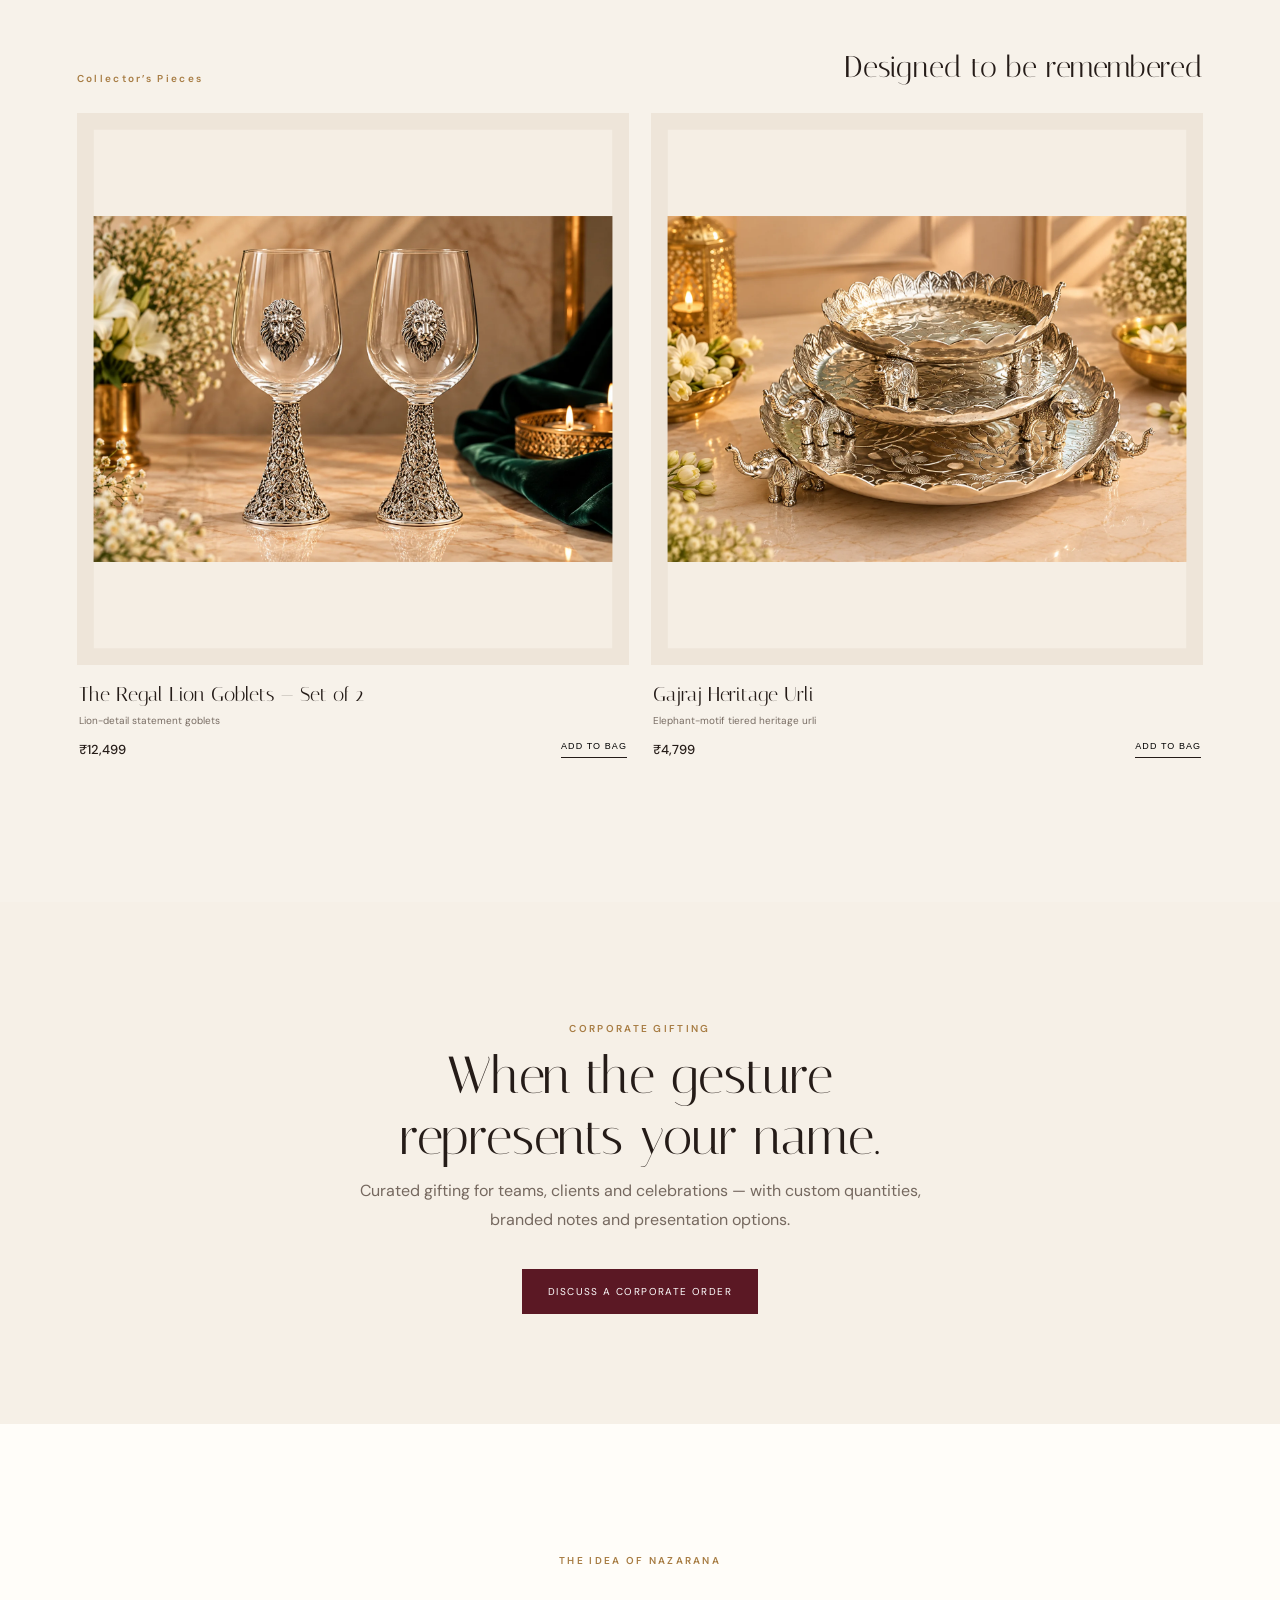
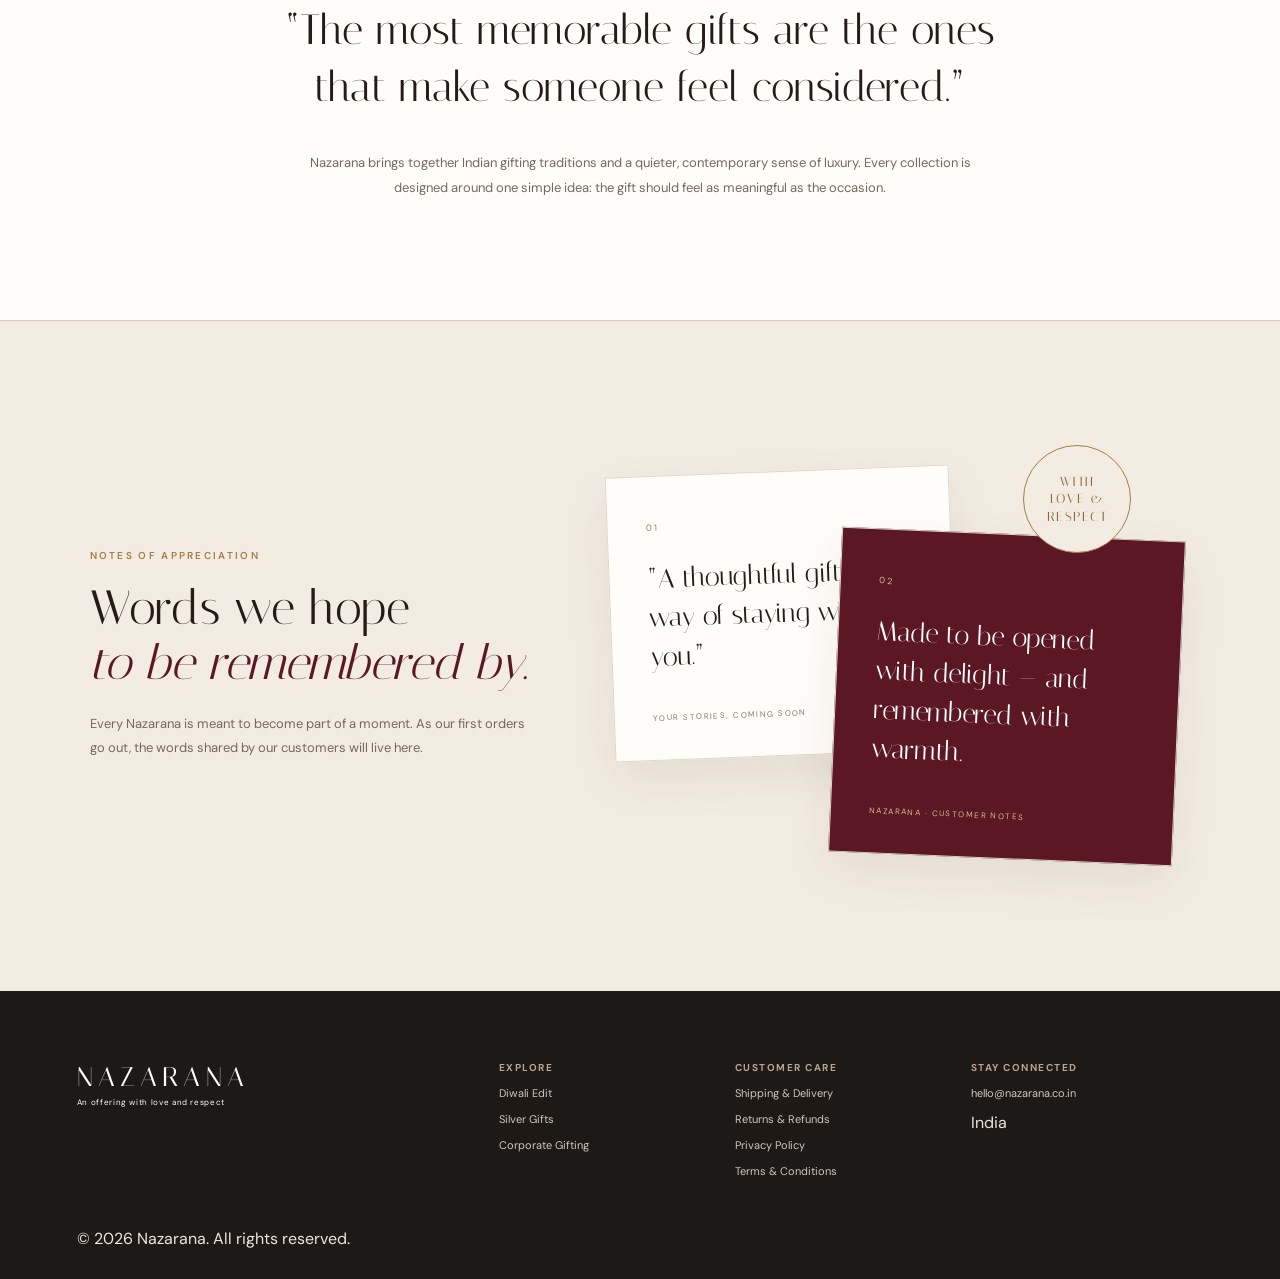
==== commit 71db692e: "Fix corporate gifting link and clean up HTML Updated link for corporate gifting section and adjusted" ====
--- a/index.html
+++ b/index.html
@@ -121,18 +121,17 @@
 
         <!-- CORPORATE GIFTING -->
 
-        <a href="#corporate">
-
-          <span>
-            Corporate Gifting
-          </span>
-
-          <small>
-            Explore gifting for organisations
-          </small>
-
-        </a>
-
+        <a href="corporate-gifting.html">
+
+  <span>
+    Corporate Gifting
+  </span>
+
+  <small>
+    Explore gifting for organisations
+  </small>
+
+</a>
 
 
         <!-- HR LOGIN -->
--- a/styles.css
+++ b/styles.css
@@ -228,3 +228,76 @@
   }
 
 }
+
+/* =========================================
+   HEADER RIGHT ACTIONS
+========================================= */
+
+.header-actions {
+  display: flex;
+  align-items: center;
+  justify-content: flex-end;
+  gap: 28px;
+}
+
+.header-actions .nav-dropdown {
+  display: flex;
+  align-items: center;
+}
+
+.corporate-login-trigger {
+  text-transform: uppercase;
+  letter-spacing: 1.5px;
+  font-size: 12px;
+  white-space: nowrap;
+}
+
+
+/* Right-align dropdown with Corporate */
+
+.header-actions .nav-dropdown-menu {
+  left: auto;
+  right: 0;
+
+  transform: translateY(7px);
+}
+
+
+/* Open position */
+
+.header-actions .nav-dropdown:hover
+.nav-dropdown-menu,
+
+.header-actions .nav-dropdown:focus-within
+.nav-dropdown-menu,
+
+.header-actions .nav-dropdown.open
+.nav-dropdown-menu {
+
+  transform: translateY(0);
+}
+
+
+/* =========================================
+   TABLET / MOBILE
+========================================= */
+
+@media (max-width: 800px) {
+
+  .header-actions {
+    gap: 14px;
+  }
+
+  .corporate-login-trigger {
+    font-size: 10px;
+    letter-spacing: 1px;
+  }
+
+  .header-actions .nav-dropdown-menu {
+    left: auto;
+    right: 0;
+
+    width: min(285px, 88vw);
+  }
+
+}
